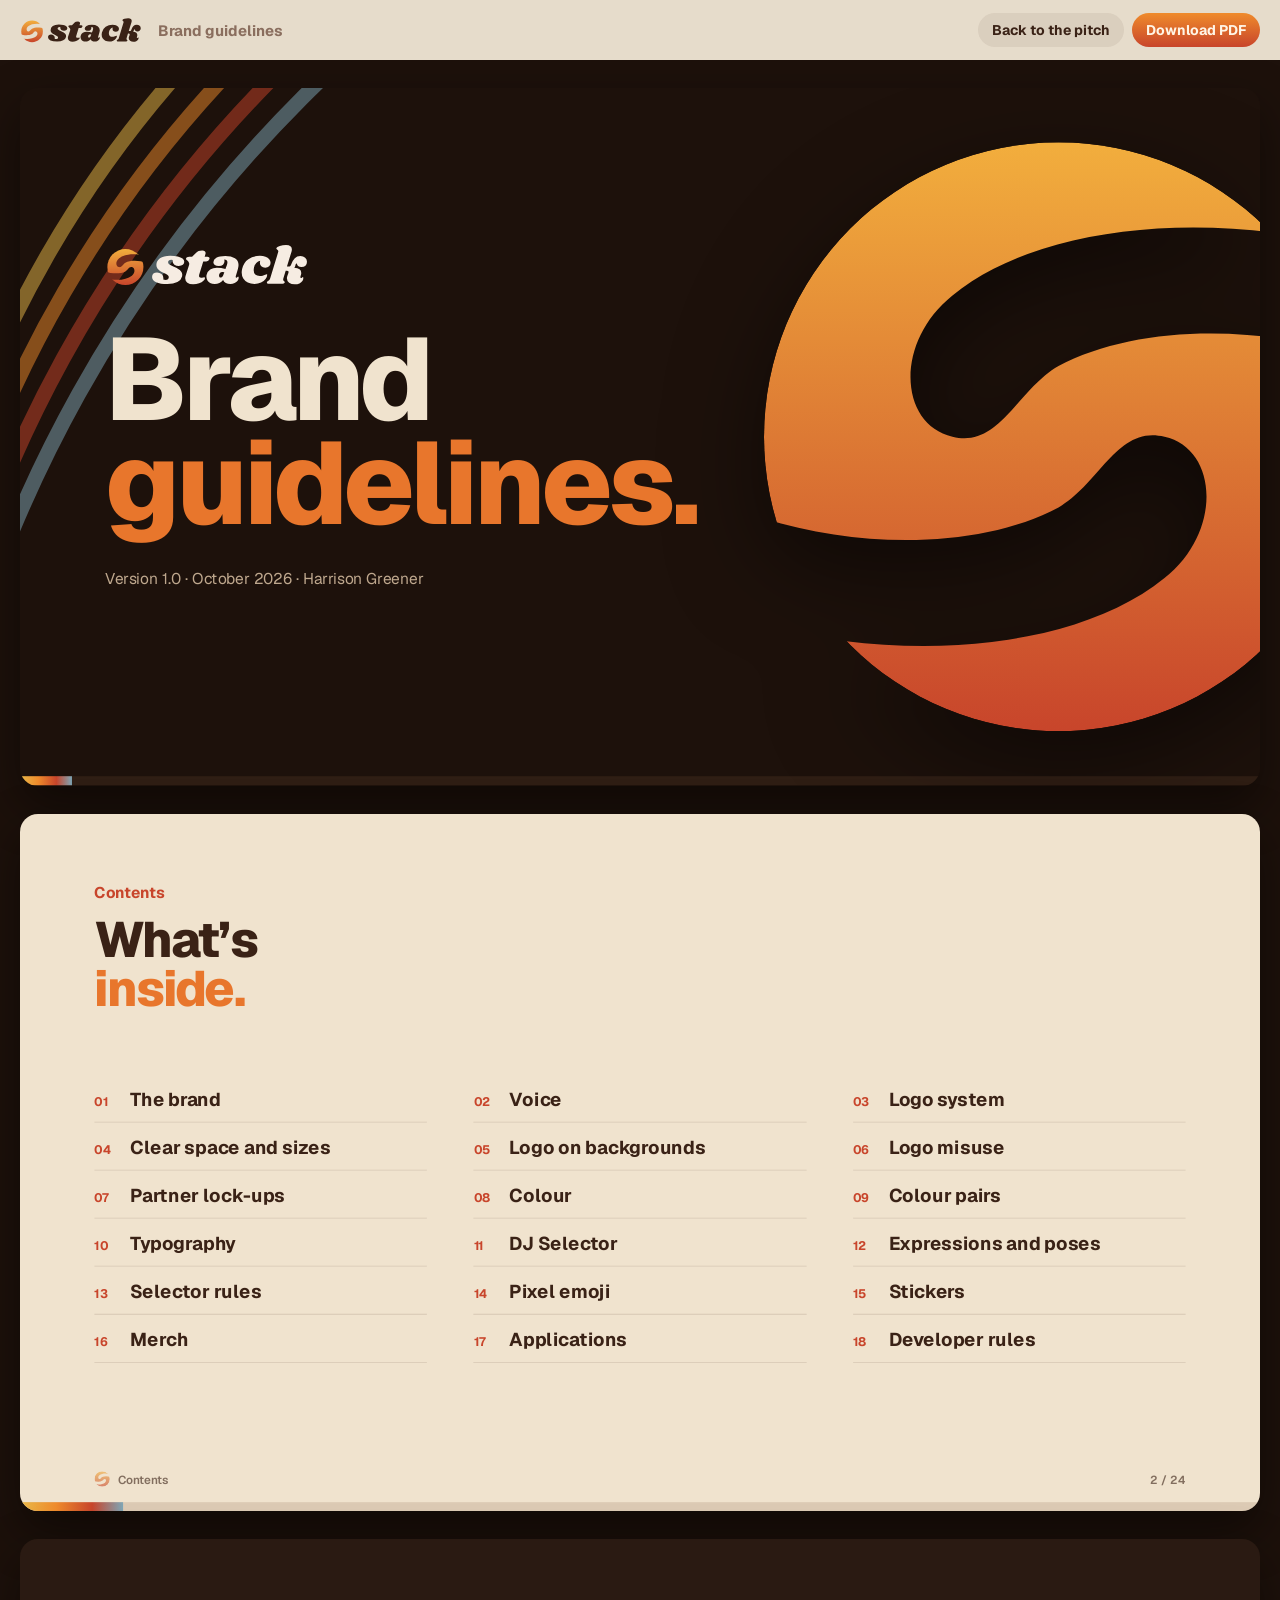
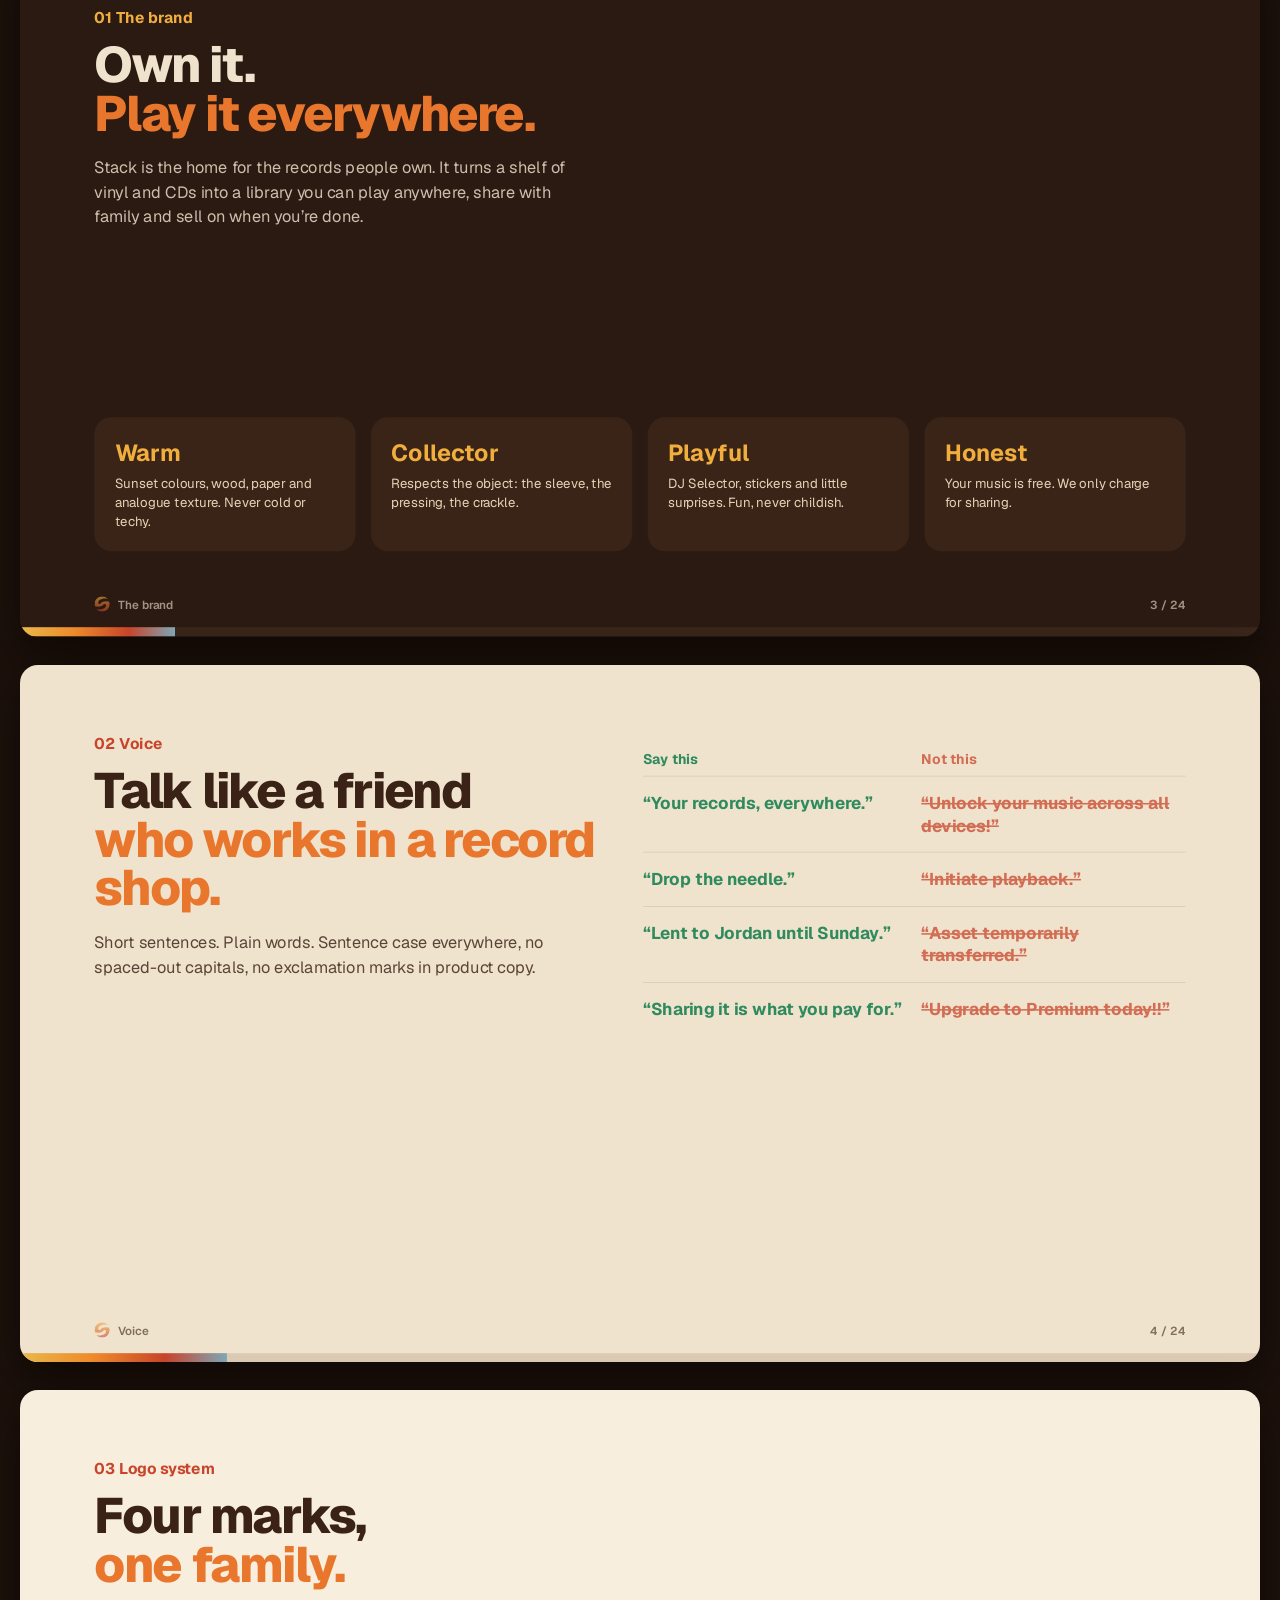
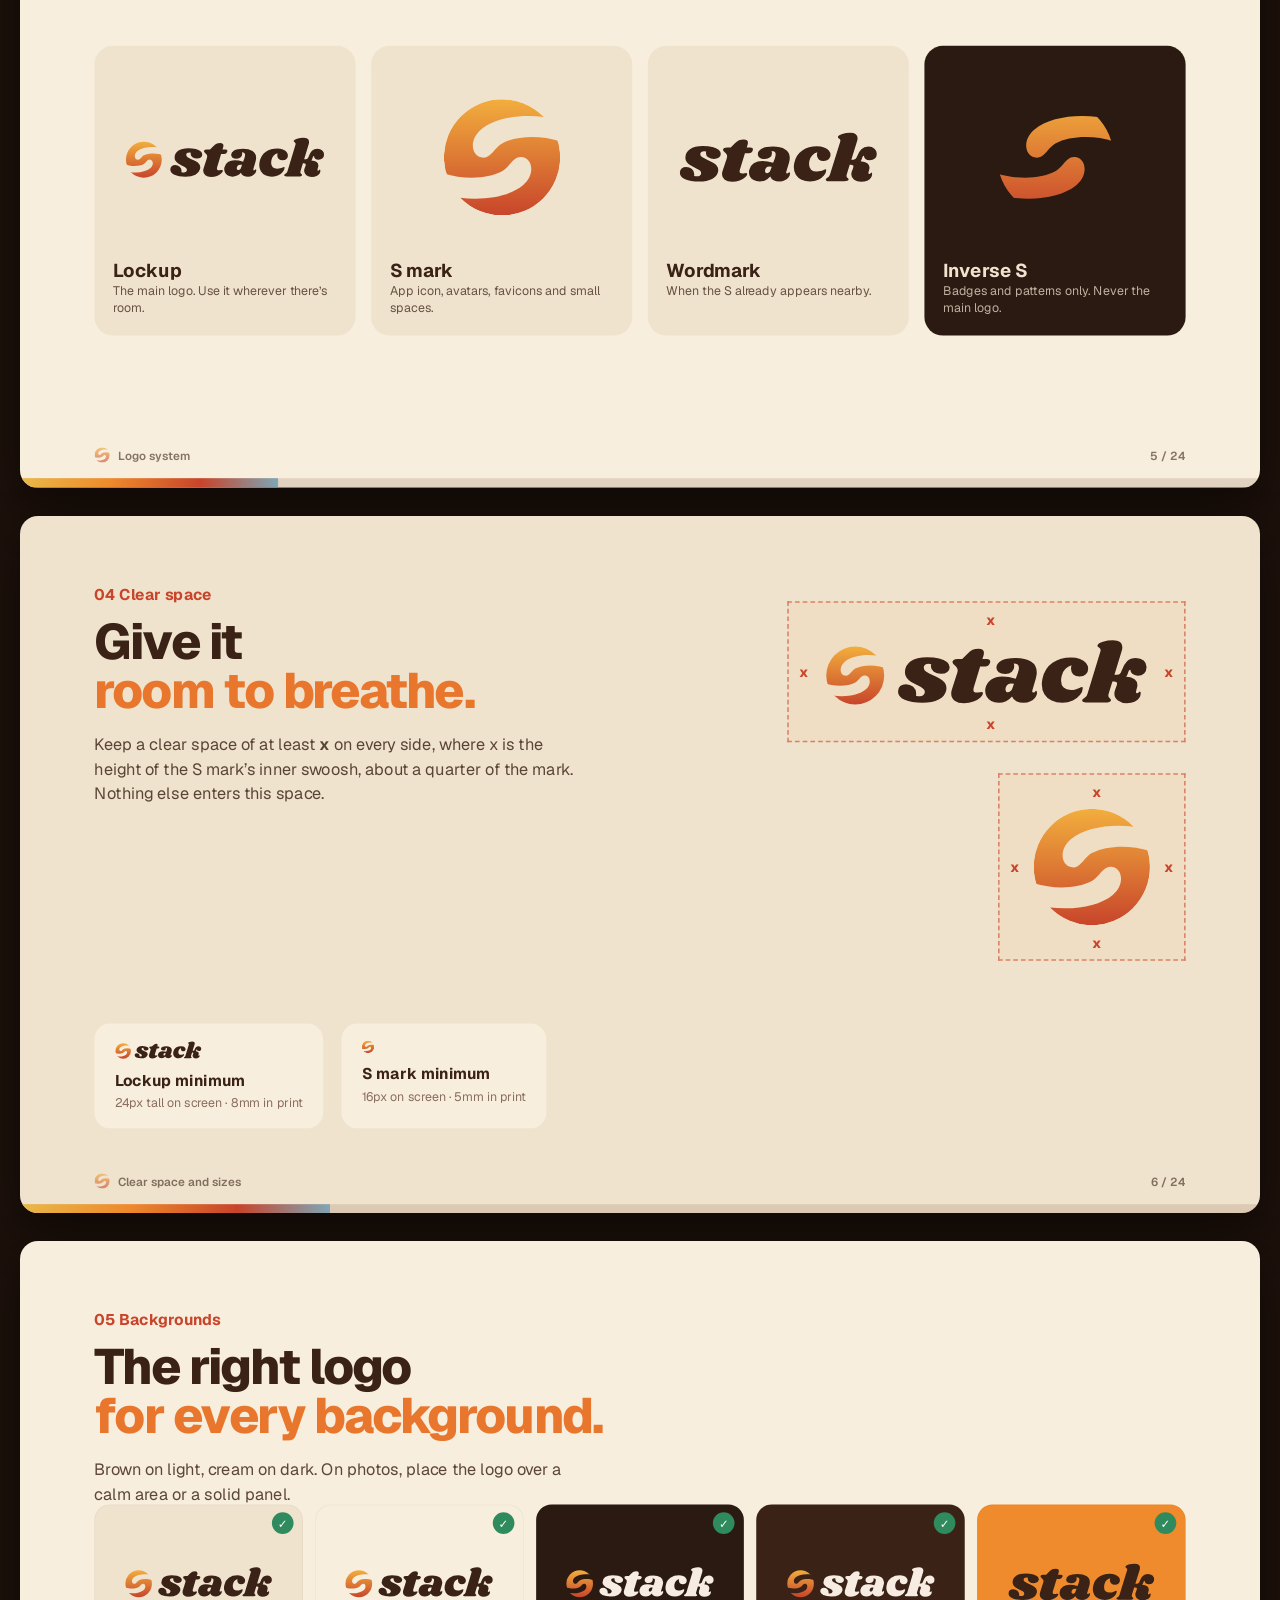
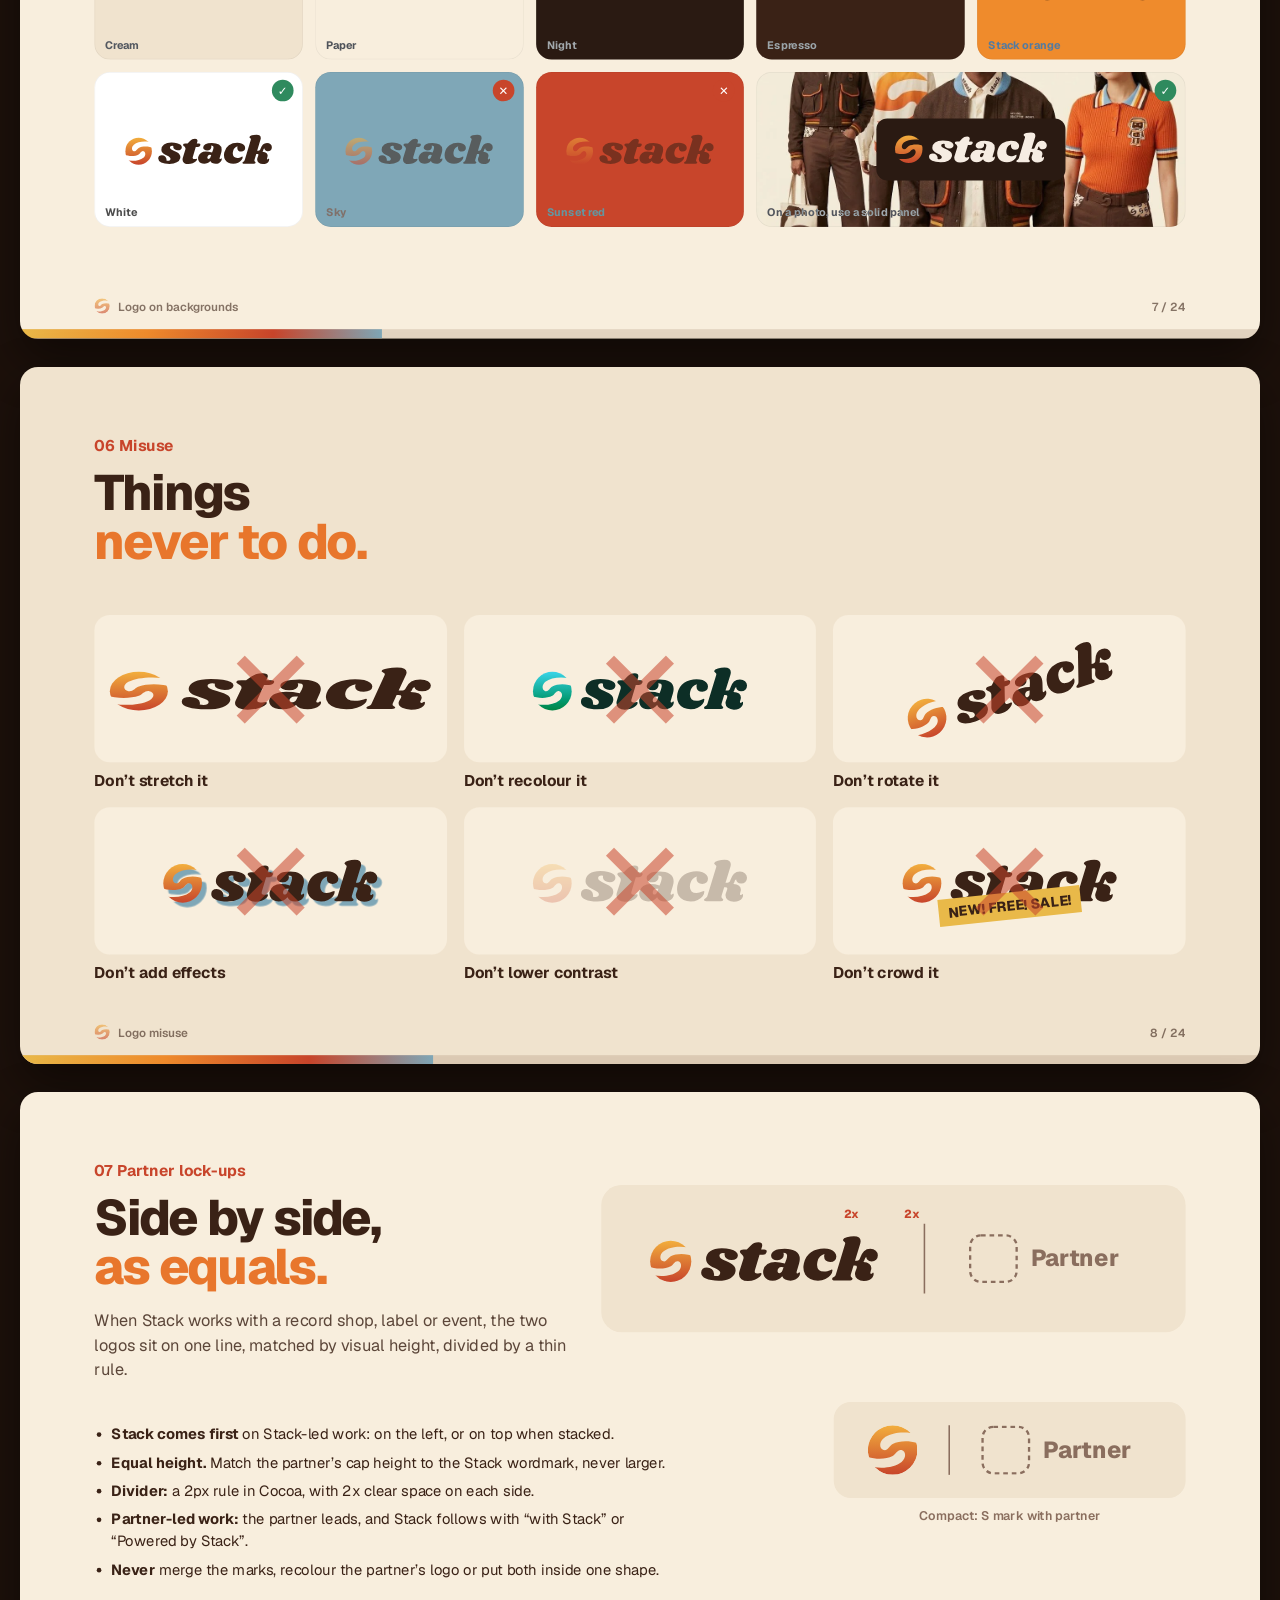
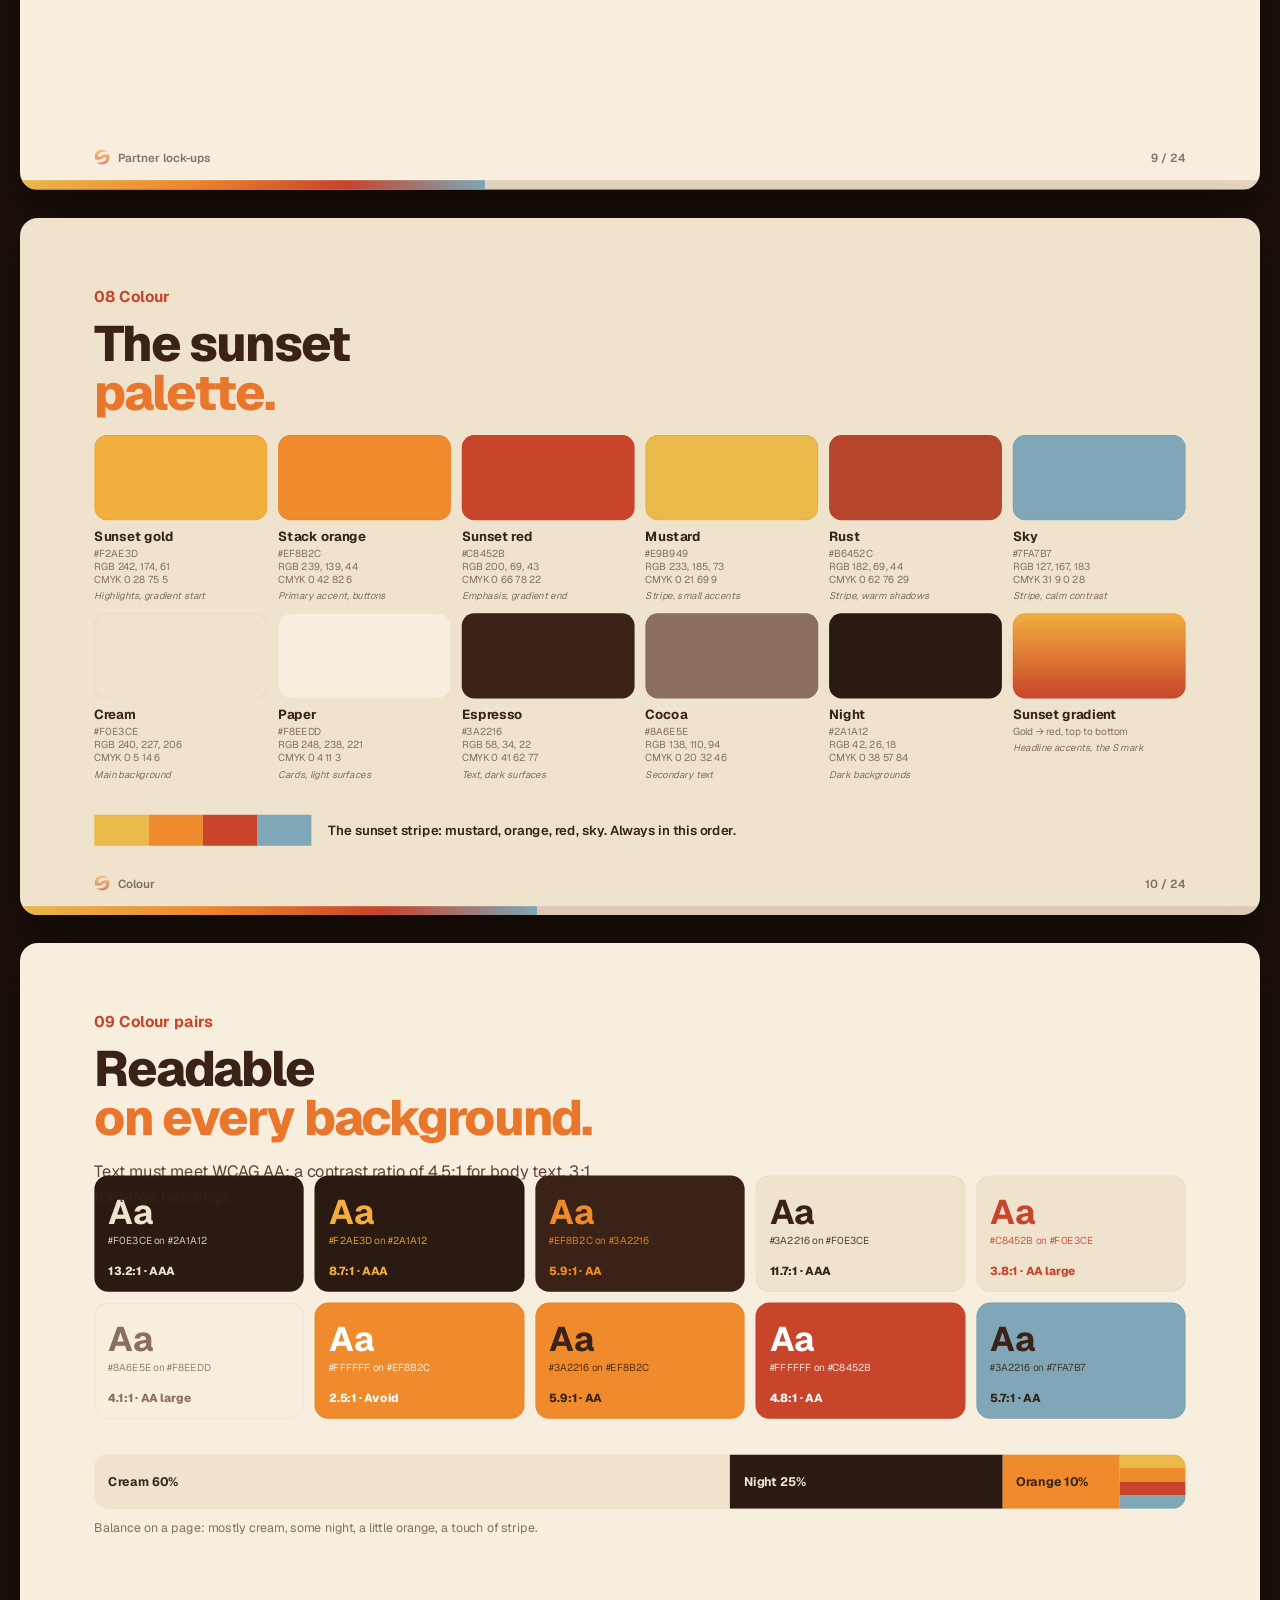
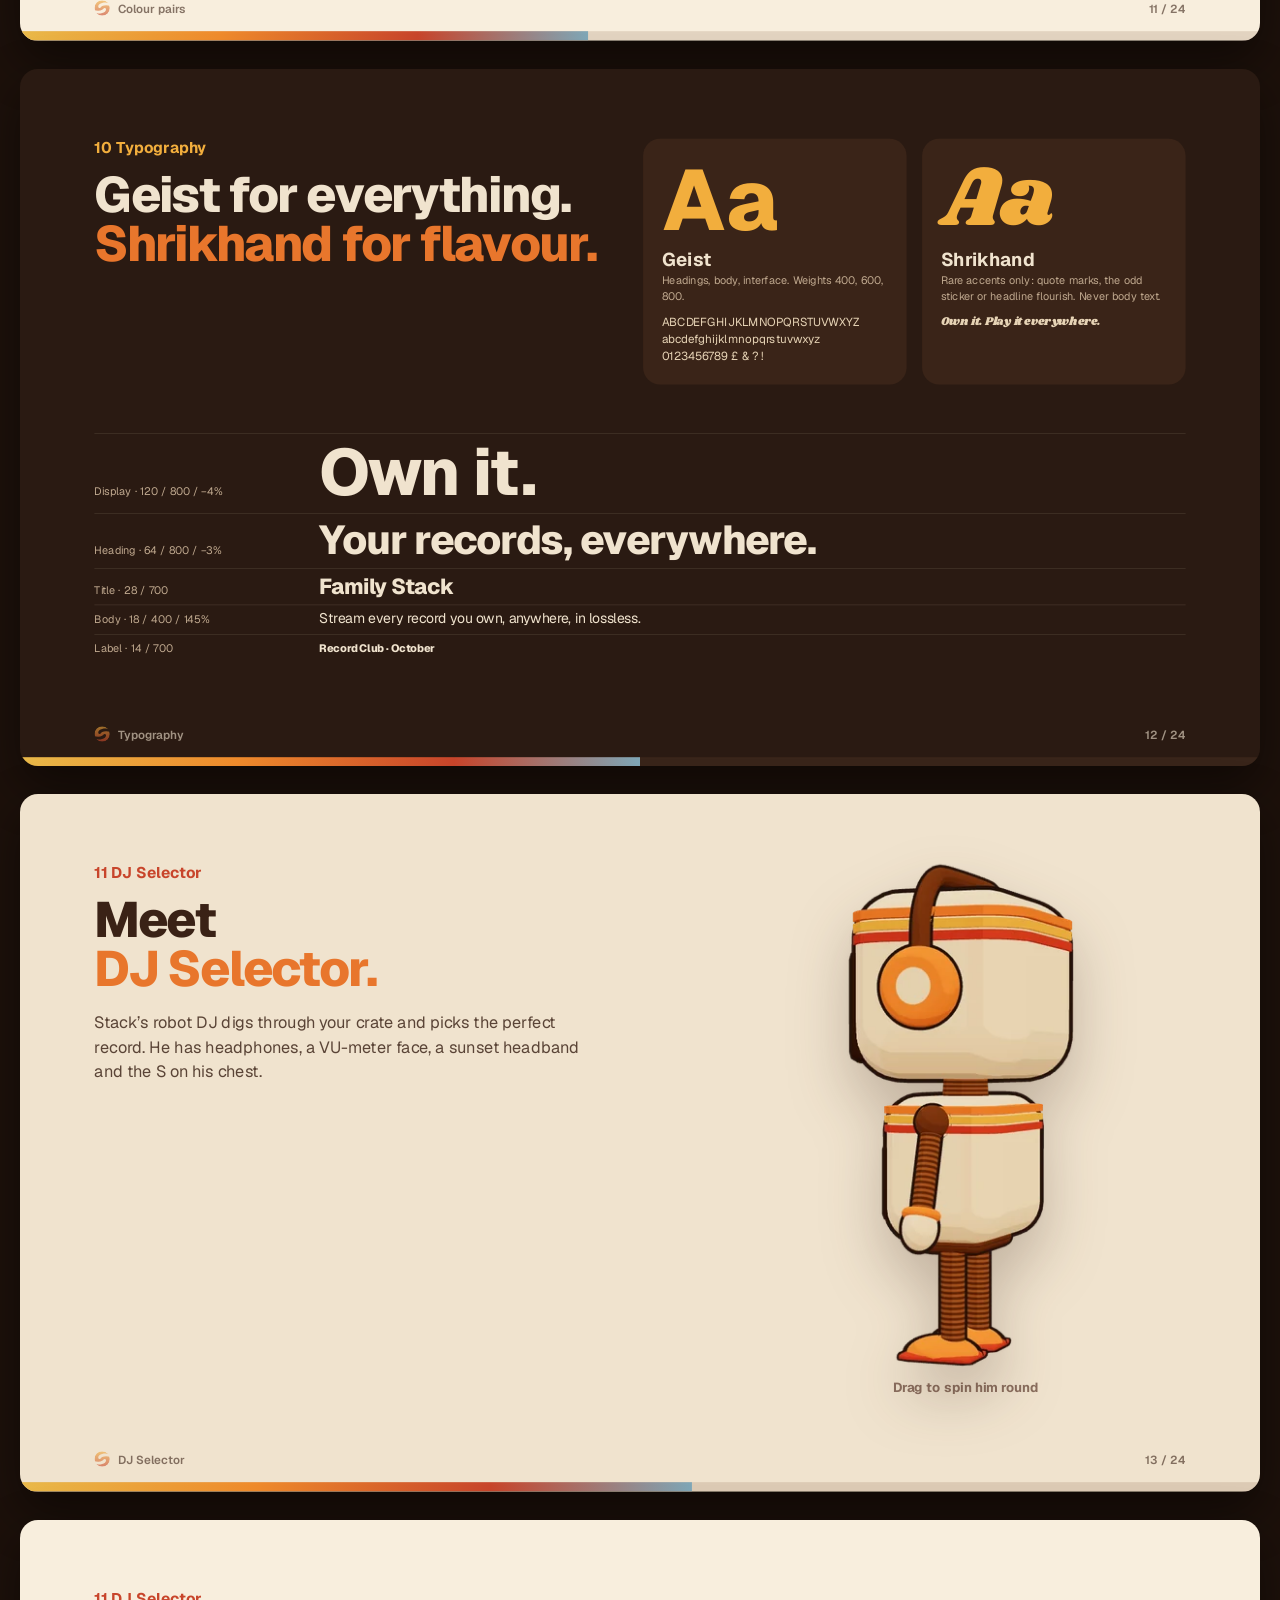
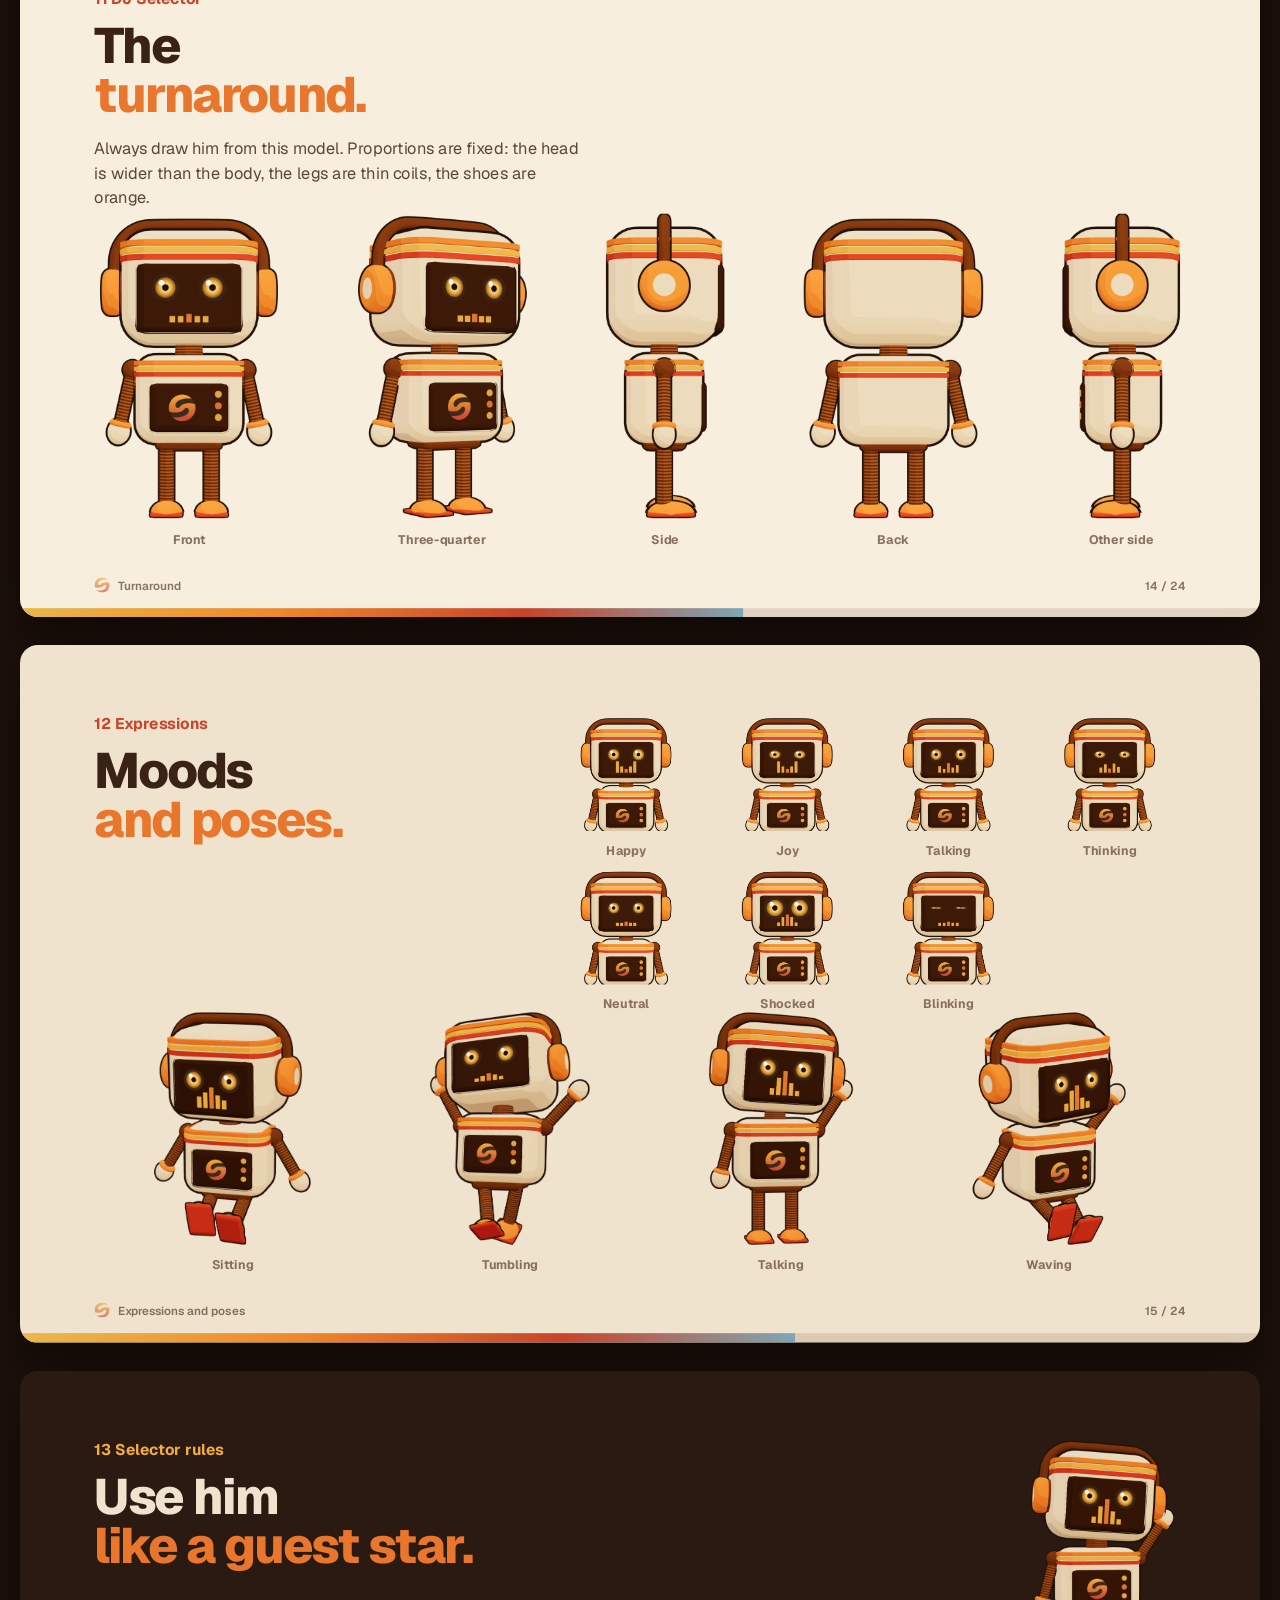
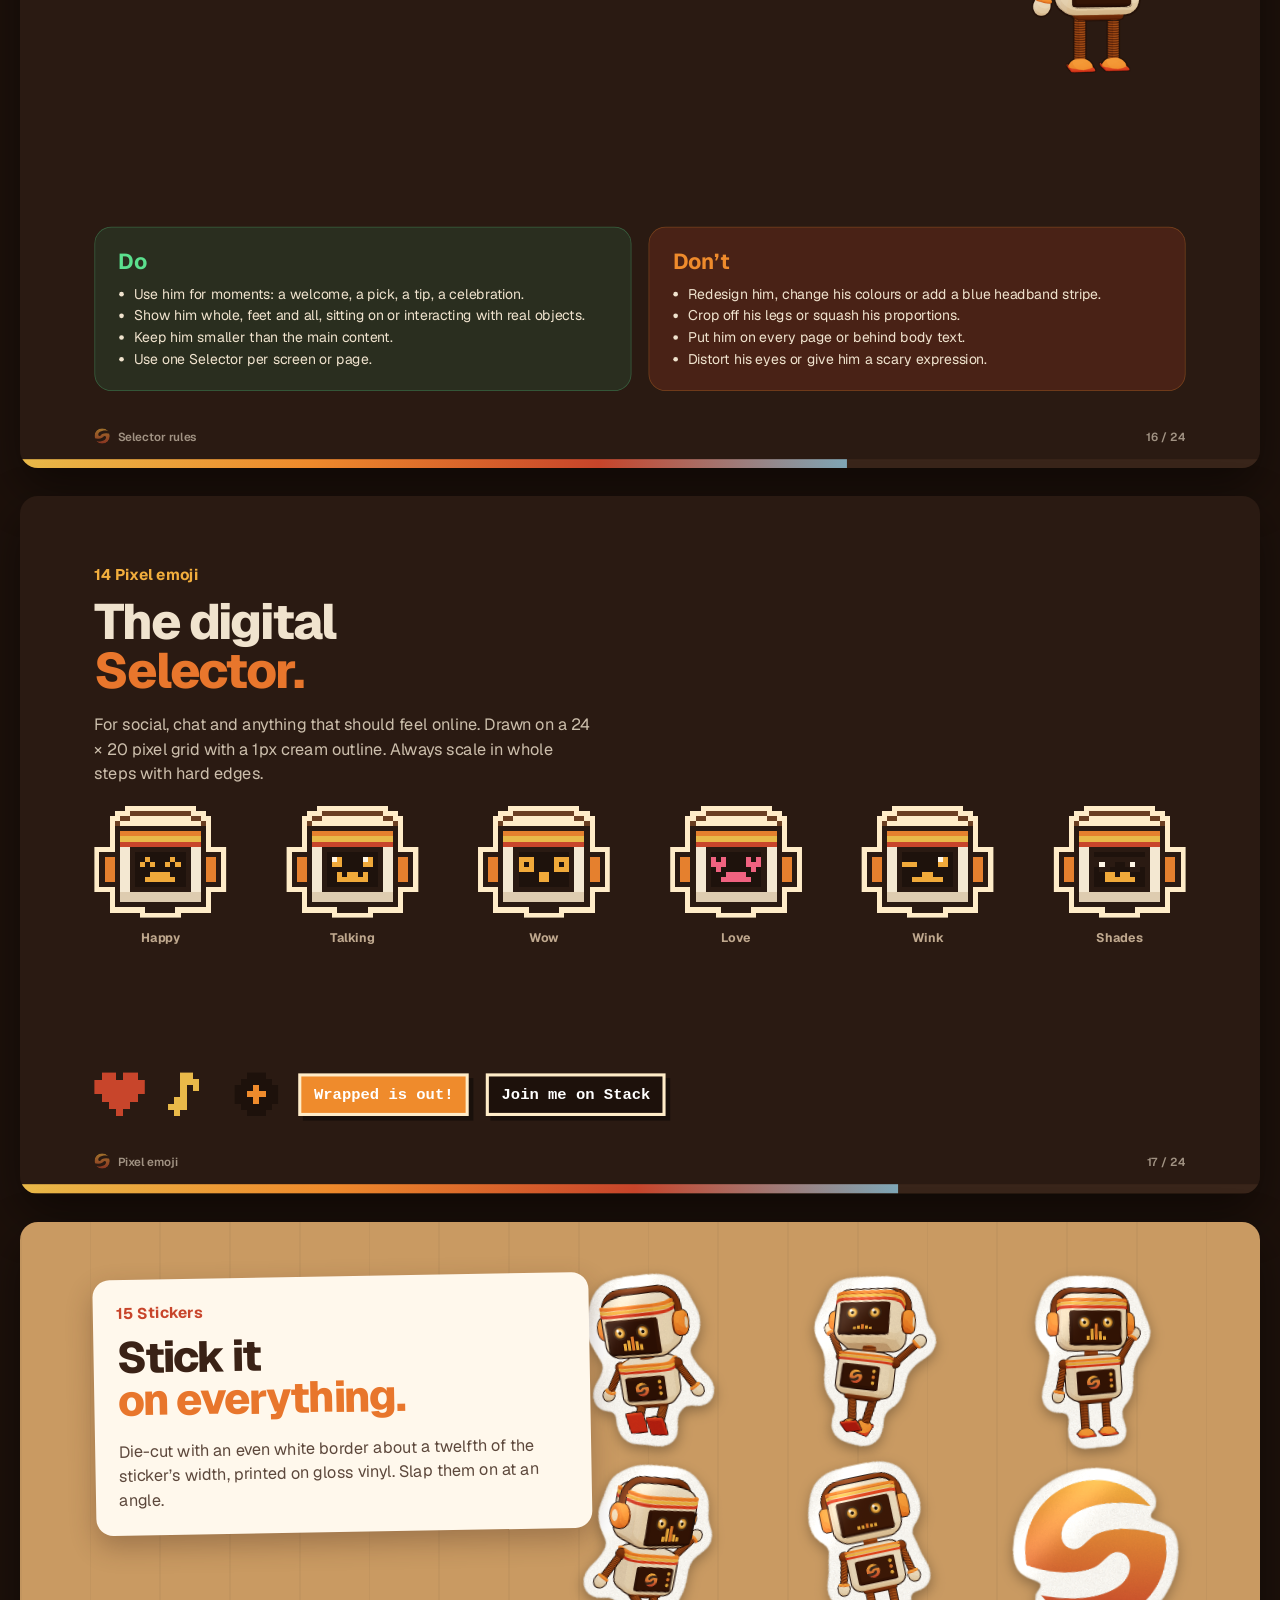
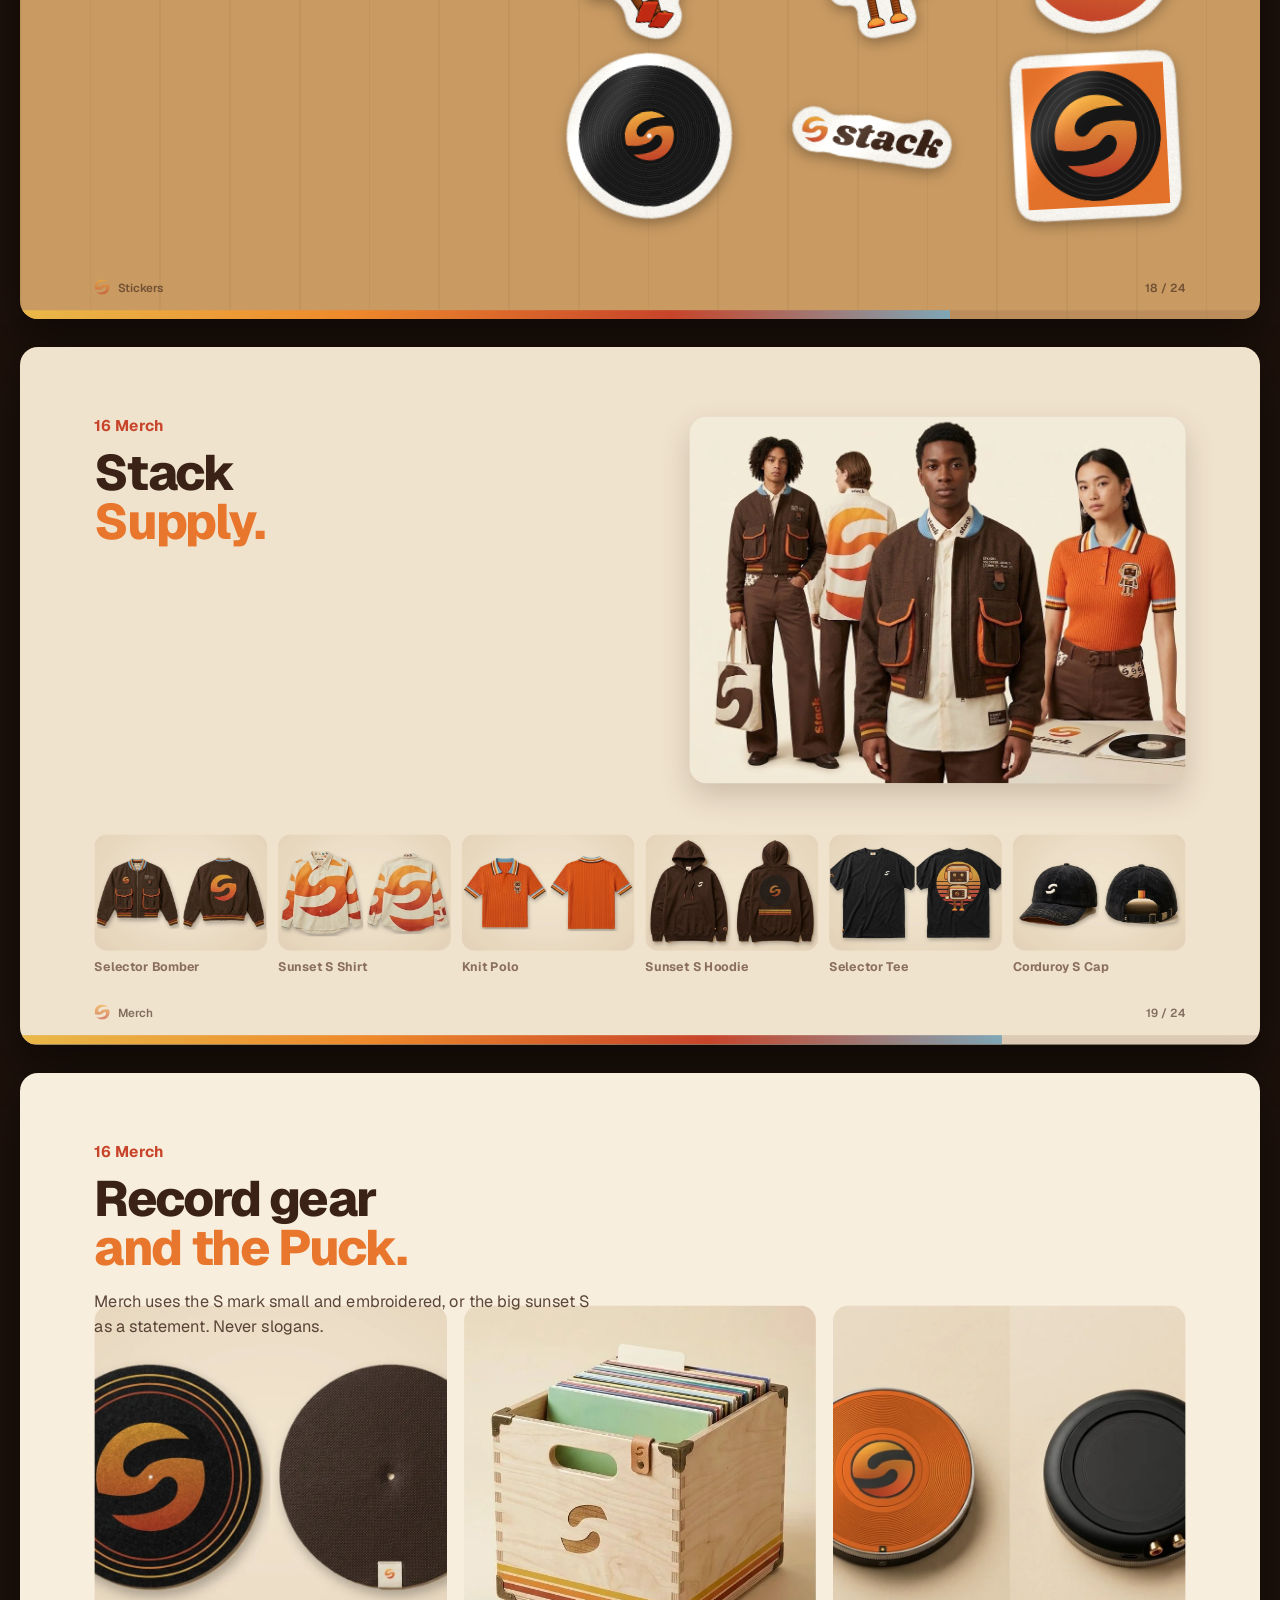
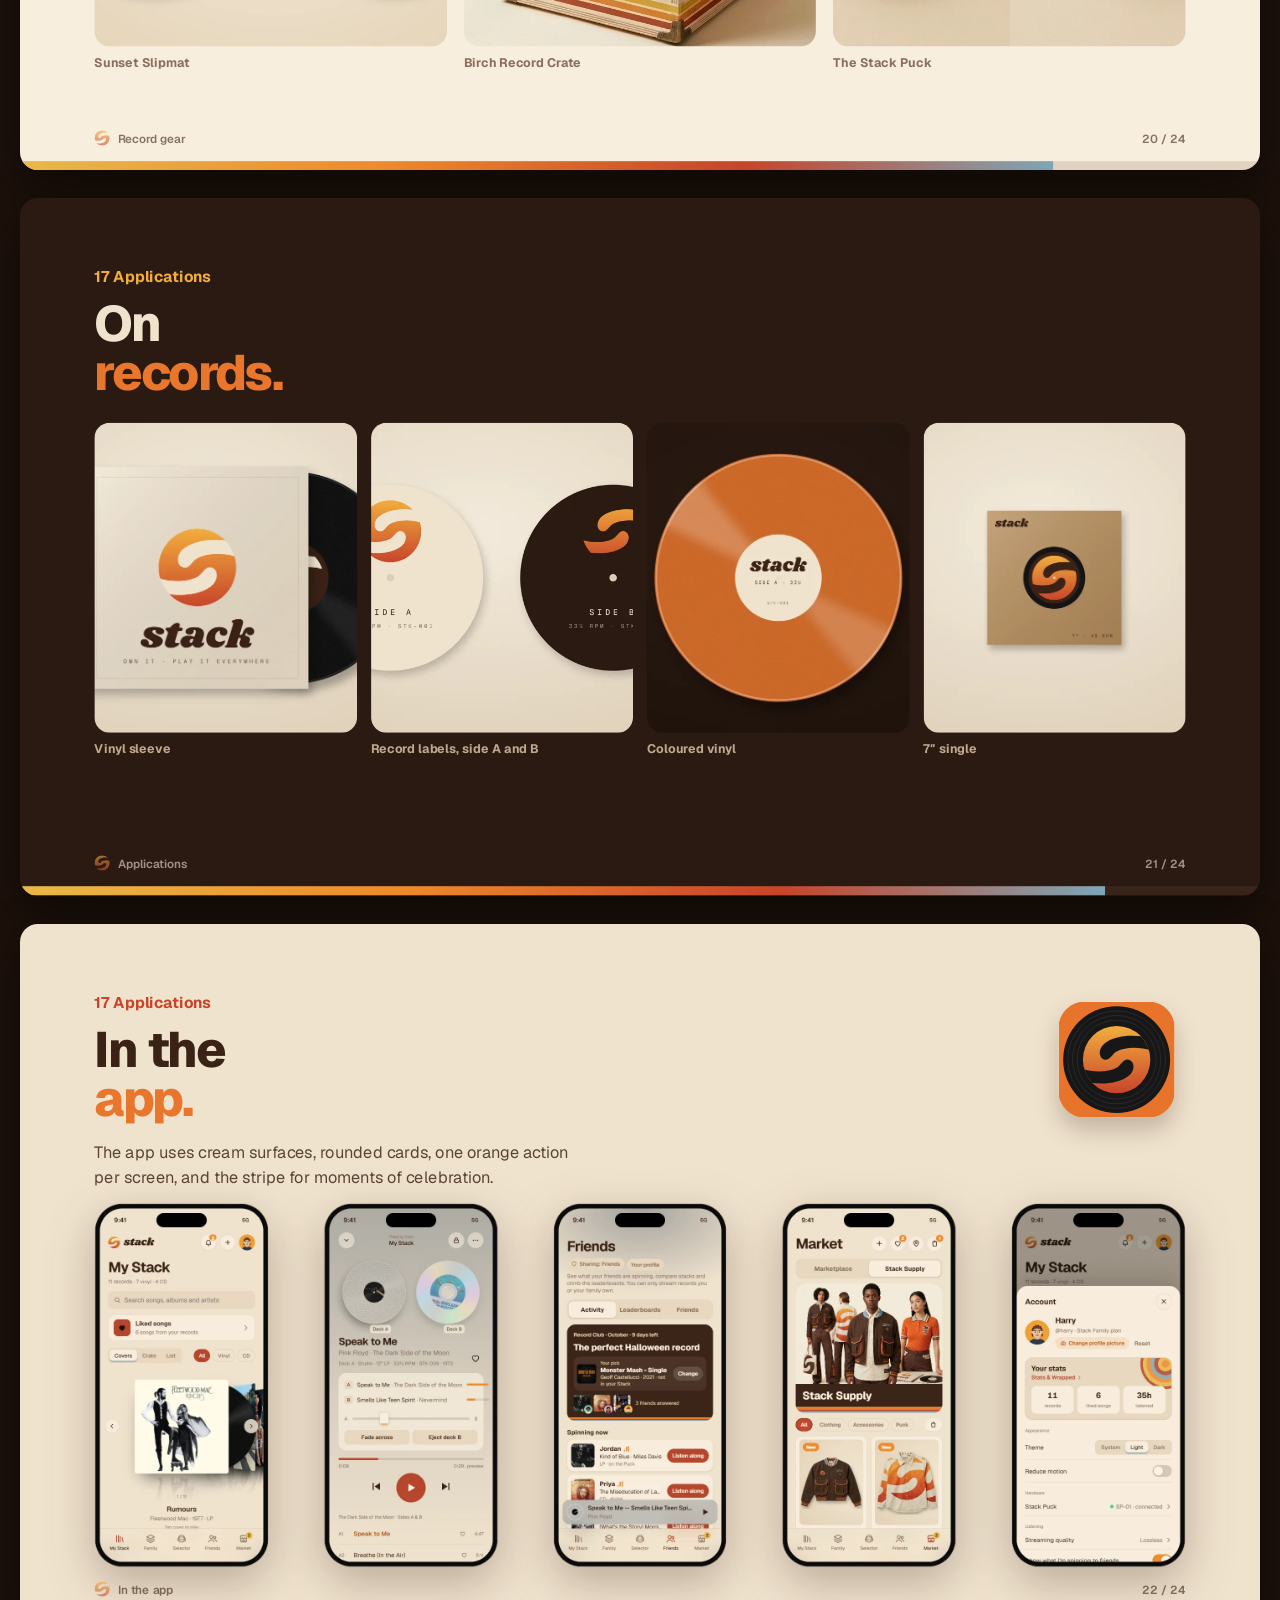
==== brand.html @ aba46f7f "Brand guidelines: web page with 360 DJ Selector, and downloadable PDF" ====
<!doctype html><html lang="en"><head><meta charset="utf-8"><meta name="viewport" content="width=device-width,initial-scale=1"><title>Stack · Brand guidelines</title><link rel="icon" href="assets/brand/stack-monogram-sunset.svg"><style>@font-face{font-family:Geist;src:url(assets/fonts/Geist.ttf);font-weight:100 900}
@font-face{font-family:Shrikhand;src:url(assets/fonts/Shrikhand-Regular.ttf)}
:root{--gold:#F2AE3D;--orange:#EF8B2C;--red:#C8452B;--sky:#7FA7B7;--cream:#F0E3CE;--paper:#F8EEDD;--esp:#3A2216;--cocoa:#8A6E5E;--night:#2A1A12}
*{box-sizing:border-box}
html,body{margin:0;background:#1D110B;font-family:Geist,system-ui,sans-serif;color:var(--esp);-webkit-font-smoothing:antialiased}
.top{position:sticky;top:0;z-index:50;display:flex;align-items:center;gap:16px;height:60px;padding:0 max(20px,calc((100% - 1400px)/2));background:rgba(248,238,221,.92);backdrop-filter:blur(10px);-webkit-backdrop-filter:blur(10px)}
.top img{height:26px;display:block}.top .tt{font-weight:700;color:var(--cocoa);font-size:15px}
.top nav{margin-left:auto;display:flex;gap:8px}.top nav a{text-decoration:none;font-weight:700;font-size:14px;padding:8px 14px;border-radius:999px;color:var(--esp);background:rgba(58,34,22,.07)}
.top nav a.dl{background:linear-gradient(180deg,#EF8B2C,#C8452B);color:#FFF5E6}
@media (max-width:640px){.top .tt{display:none}.top nav a{padding:7px 10px;font-size:13px}}
main{max-width:1400px;margin:0 auto;padding:28px 20px 80px;display:flex;flex-direction:column;gap:28px}
.pw{position:relative;width:100%;overflow:hidden;border-radius:18px;box-shadow:0 20px 50px rgba(0,0,0,.45)}
.pg{position:absolute;left:0;top:0;width:1600px;height:900px;transform-origin:0 0;overflow:hidden;background:var(--cream)}
.print{display:none}
@media print{
 @page{size:1600px 900px;margin:0}
 html,body{background:none}.top{display:none}main{padding:0;gap:0;max-width:none}
 .pw{height:900px!important;border-radius:0;box-shadow:none;break-after:page;page-break-after:always;overflow:visible}
 .pg{transform:none!important}.web{display:none!important}.print{display:flex!important}
 *{-webkit-print-color-adjust:exact;print-color-adjust:exact}
}
.pg.night{background:var(--night);color:var(--cream)}.pg.paper{background:var(--paper)}
.pg.wood{background:#C99A62 repeating-linear-gradient(90deg,rgba(0,0,0,.035) 0 2px,transparent 2px 90px)}
.in{position:absolute;inset:0}
footer{position:absolute;left:96px;right:96px;bottom:32px;display:flex;justify-content:space-between;align-items:center;font-size:15px;font-weight:600;opacity:.6}
footer span{display:flex;align-items:center;gap:10px}footer img{width:20px}
.prog{position:absolute;left:0;right:0;bottom:0;height:12px;background:rgba(127,90,60,.18)}
.prog i{display:block;height:100%;background:linear-gradient(90deg,#E9B949,#EF8B2C 35%,#C8452B 70%,#7FA7B7)}
.hd{position:absolute;left:96px;top:88px;width:720px;z-index:4}
.no{display:block;font-weight:700;font-size:20px;color:var(--red);margin-bottom:18px}.night .no{color:var(--gold)}
h1,h2{margin:0;font-weight:800;letter-spacing:-.035em;line-height:.98}
h2{font-size:64px}h1 em,h2 em{font-style:normal;color:#E8762C}
.hd p{font-size:21px;line-height:1.5;opacity:.82;margin:22px 0 0;max-width:640px}
/* cover */
.cover{background:#1D110B!important}.arcs{position:absolute;inset:0;width:100%;height:100%;opacity:.5}
.cv-s{position:absolute;right:-120px;top:50%;width:760px;margin-top:-380px;filter:drop-shadow(0 40px 60px rgba(0,0,0,.5))}
.cv{position:absolute;left:110px;top:200px}.cv-l{height:56px;margin-bottom:46px}.cv h1{font-size:150px;line-height:.9}.cv p{font-size:20px;color:#BFA88E;margin-top:40px;line-height:1.6}
.end .cv{top:250px}.end .cv h1{font-size:130px}
.glow{position:absolute;inset:0;background:radial-gradient(55% 70% at 80% 50%,rgba(239,139,44,.3),transparent 70%)}
/* toc */
.toc{position:absolute;left:96px;right:96px;top:340px;display:grid;grid-template-columns:repeat(3,1fr);gap:4px 60px}
.toc div{display:flex;gap:18px;align-items:baseline;padding:13px 0;border-bottom:1px solid rgba(58,34,22,.14);font-size:24px;font-weight:700}.toc span{color:var(--red);font-size:16px;min-width:28px}
/* brand */
.traits{position:absolute;left:96px;right:96px;bottom:110px;display:grid;grid-template-columns:repeat(4,1fr);gap:20px}
.traits div{background:#3a2418;border-radius:22px;padding:26px}.traits b{display:block;font-size:30px;color:var(--gold);margin-bottom:8px}.traits span{font-size:17px;line-height:1.45;color:#E6D3B5}
/* voice */
.voice{position:absolute;right:96px;top:110px;width:700px}.vh,.vr{display:grid;grid-template-columns:1fr 1fr;gap:18px}.vh{margin-bottom:10px;font-size:18px}
.vr{padding:20px 0;border-top:1px solid rgba(58,34,22,.14);font-size:22px;font-weight:700;line-height:1.3}.ok{color:#2F8A5E}.no2{color:var(--red);text-decoration:line-through;text-decoration-thickness:2px;opacity:.75}.vh .no2{text-decoration:none}
/* logo system */
.lgs{position:absolute;left:96px;right:96px;top:330px;display:grid;grid-template-columns:repeat(4,1fr);gap:20px}
.lg{border-radius:24px;padding:24px;background:var(--cream)}.lg.night{background:var(--night);color:var(--cream)}
.lgi{height:240px;display:grid;place-items:center}.lgi img{height:150px;max-width:100%}.lgi.wide img{height:auto;width:90%}
.lg b{display:block;font-size:24px;margin-top:10px}.lg span{font-size:16px;opacity:.75;line-height:1.4}
/* clear space */
.cs{position:absolute;right:96px;top:110px;display:flex;flex-direction:column;gap:40px;align-items:flex-end}
.csbox{position:relative;padding:44px;border:2px dashed rgba(200,69,43,.6);background:rgba(239,139,44,.06)}.csbox img{display:block;height:90px}
.csbox.sq img{height:150px}
.x{position:absolute;font-style:normal;font-weight:800;color:var(--red);font-size:18px}.x.t{top:10px;left:50%}.x.b{bottom:10px;left:50%}.x.l{left:14px;top:50%;transform:translateY(-50%)}.x.r{right:14px;top:50%;transform:translateY(-50%)}
.mins{position:absolute;left:96px;bottom:110px;display:flex;gap:24px}.mins div{display:flex;flex-direction:column;gap:6px;background:var(--paper);padding:22px 26px;border-radius:20px}.mins img{align-self:flex-start;margin-bottom:8px}.mins b{font-size:20px}.mins span{font-size:16px;color:var(--cocoa)}
/* backgrounds */
.bgs{position:absolute;left:96px;right:96px;top:340px;display:grid;grid-template-columns:repeat(5,1fr);gap:16px}
.bgc{position:relative;height:200px;border-radius:20px;display:grid;place-items:center;box-shadow:inset 0 0 0 1px rgba(0,0,0,.06);background-size:cover;background-position:center}
.bgc img{width:72%}.bgc span{position:absolute;left:14px;bottom:10px;font-size:14px;font-weight:700;opacity:.7;mix-blend-mode:difference;color:#fff}
.bgc em{position:absolute;right:12px;top:10px;font-style:normal;font-weight:800;width:28px;height:28px;border-radius:50%;display:grid;place-items:center;background:#2F8A5E;color:#fff;font-size:15px}
.bgc.bad em{background:var(--red)}.bgc.bad img{opacity:.55}
.bgc.photo{grid-column:span 2}.pnl{background:var(--night);padding:16px 22px;border-radius:14px}.pnl img{width:200px}
/* misuse */
.mis{position:absolute;left:96px;right:96px;top:320px;display:grid;grid-template-columns:repeat(3,1fr);gap:22px}
.mi{position:relative;height:190px;border-radius:20px;background:var(--paper);display:grid;place-items:center;overflow:hidden}.mi img{width:62%}
.mi i{position:absolute;inset:0;display:grid;place-items:center;font-style:normal;font-size:150px;color:rgba(200,69,43,.55);font-weight:300}
.mis b{display:block;margin-top:10px;font-size:20px}
.mi.crowd .cw{position:absolute;left:50%;top:58%;transform:translateX(-50%) rotate(-6deg);background:#E9B949;padding:6px 12px;font-weight:800;font-size:18px}
/* partner */
.pl1{position:absolute;right:96px;top:120px;display:flex;align-items:center;gap:56px;padding:50px 60px;background:var(--cream);border-radius:26px}
.pl1 img{height:64px}.ptn{height:64px;width:220px}.dv{width:2px;height:90px;background:var(--cocoa)}.dv.h{height:64px}
.dim{position:absolute;top:28px;font-weight:800;color:var(--red);font-size:15px}.dim.a{left:calc(50% - 64px)}.dim.b{left:calc(50% + 14px)}
.rules{position:absolute;left:96px;width:760px;top:420px;margin:0;padding-left:22px;font-size:19px;line-height:1.5}.rules li{margin:8px 0}
.pl2{position:absolute;right:96px;top:400px;display:flex;flex-direction:column;gap:12px;align-items:center}.pl2 div{display:flex;align-items:center;gap:40px;background:var(--cream);padding:30px 44px;border-radius:22px}.pl2 span{font-size:16px;color:var(--cocoa);font-weight:600}
/* colour */
.pal{position:absolute;left:96px;right:96px;top:280px;display:grid;grid-template-columns:repeat(6,1fr);gap:14px}
.sw{display:flex;flex-direction:column;font-size:13px;color:var(--cocoa)}.sw i{height:110px;border-radius:16px;margin-bottom:10px;box-shadow:inset 0 0 0 1px rgba(0,0,0,.06)}
.sw b{font-size:17px;color:var(--esp);margin-bottom:2px}.sw small{margin-top:4px;font-size:12.5px;font-style:italic}
.stripe{position:absolute;left:96px;right:96px;bottom:90px;display:flex;align-items:center;gap:0}.stripe i{width:70px;height:40px}.stripe span{margin-left:22px;font-size:17px;font-weight:600}
/* pairs */
.prs{position:absolute;left:96px;right:96px;top:300px;display:grid;grid-template-columns:repeat(5,1fr);gap:14px}
.pr{border-radius:18px;padding:18px;height:150px;display:flex;flex-direction:column;box-shadow:inset 0 0 0 1px rgba(0,0,0,.06)}.pr b{font-size:44px}.pr span{font-size:13px;opacity:.85}.pr em{margin-top:auto;font-style:normal;font-weight:800;font-size:15px}
.ratio{position:absolute;left:96px;right:96px;top:660px;height:70px;display:flex;border-radius:16px;overflow:hidden;box-shadow:inset 0 0 0 1px rgba(0,0,0,.08)}.ratio span{display:flex;align-items:center;padding-left:18px;font-weight:700;font-size:16px}
.cap{position:absolute;left:96px;top:744px;font-size:16px;color:var(--cocoa);margin:0}
/* type */
.ty{position:absolute;right:96px;top:90px;width:700px;display:grid;grid-template-columns:1fr 1fr;gap:20px}
.ty>div{background:#3a2418;border-radius:22px;padding:24px}.ty .big{font-size:110px;font-weight:800;line-height:1;color:var(--gold)}.ty .sh{font-family:Shrikhand,serif;font-weight:400}
.ty b{display:block;font-size:24px;margin-top:6px}.ty span{font-size:14px;color:#BFA88E}.ty p{font-size:15px;line-height:1.5;margin:12px 0 0;color:#E6D3B5}
.scale{position:absolute;left:96px;right:96px;top:470px;display:flex;flex-direction:column;gap:10px}.scale div{display:flex;align-items:baseline;gap:30px;border-top:1px solid rgba(240,227,206,.12);padding-top:8px}.scale span{width:260px;flex:none;font-size:14px;color:#BFA88E}.scale b{font-weight:800;letter-spacing:-.02em;line-height:1}
/* selector */
.spin{position:absolute;right:120px;top:90px;width:520px;height:700px;display:flex;flex-direction:column;align-items:center;gap:14px}
.sp{width:302px;height:520px;background-size:3600% 100%;background-repeat:no-repeat;cursor:grab;filter:drop-shadow(0 30px 30px rgba(58,34,22,.25));transform:scale(1.25);transform-origin:top center;touch-action:none}
.sph{margin-top:130px;font-weight:700;color:var(--cocoa);font-size:17px}
.turn{position:absolute;left:96px;right:96px;bottom:90px;height:470px;display:flex;justify-content:space-between;align-items:flex-end}
.print.turn{left:auto;right:60px;width:820px;top:110px;height:auto;bottom:auto}
.turn figure{margin:0;display:flex;flex-direction:column;align-items:center}.turn img{height:400px;width:auto}.print.turn img{height:360px}
figcaption{margin-top:10px;font-weight:700;font-size:16px;color:var(--cocoa)}
.exs{position:absolute;right:96px;top:90px;width:820px;display:grid;grid-template-columns:repeat(4,1fr);gap:12px}.exs img{width:100%;height:150px;object-fit:contain}.exs figure,.poses figure{margin:0;text-align:center}
.poses{position:absolute;left:96px;right:96px;bottom:90px;display:flex;justify-content:space-around;align-items:flex-end}.poses img{height:300px}
.rule-sel{position:absolute;right:110px;top:90px;height:300px}
.dos{position:absolute;left:96px;right:96px;bottom:100px;display:grid;grid-template-columns:1fr 1fr;gap:22px}.dos>div{border-radius:22px;padding:26px 30px}
.do{background:rgba(47,138,94,.18);border:1px solid rgba(91,224,142,.3)}.dont{background:rgba(200,69,43,.2);border:1px solid rgba(239,139,44,.3)}
.dos b{font-size:28px}.do b{color:#5BE08E}.dont b{color:var(--orange)}.dos ul{margin:10px 0 0;padding-left:20px;font-size:18px;line-height:1.55}
/* emoji */
.emj{position:absolute;left:96px;right:96px;top:400px;display:flex;justify-content:space-between}.emj figure{margin:0;text-align:center}.emj img{width:170px;image-rendering:pixelated}.emj figcaption{color:#BFA88E}
.icn{position:absolute;left:96px;right:96px;bottom:100px;display:flex;align-items:center;gap:30px}.icn img{height:56px;image-rendering:pixelated}
.pxb{font-family:"Courier New",monospace;font-weight:700;font-size:20px;padding:12px 16px;background:#EF8B2C;color:#fff;box-shadow:0 0 0 4px #FFECC8,6px 6px 0 4px rgba(0,0,0,.4)}.pxb.d{background:#1d110b}
/* stickers */
.wood .hd{background:#FFF8EC;padding:30px;border-radius:22px;transform:rotate(-1deg);box-shadow:0 14px 34px rgba(58,34,22,.3);top:70px;width:640px}.wood .hd h2{font-size:56px}
.stks{position:absolute;right:70px;top:60px;width:860px;display:grid;grid-template-columns:repeat(3,1fr);gap:4px;place-items:center}.stks img{width:230px;max-height:240px;object-fit:contain;filter:drop-shadow(0 6px 8px rgba(0,0,0,.3))}
.wood footer{color:#3A2216}
/* merch */
.lb{position:absolute;right:96px;top:90px;width:640px;border-radius:22px;overflow:hidden;box-shadow:0 16px 40px rgba(58,34,22,.2)}.lb img{width:100%;display:block}
.mer{position:absolute;left:96px;right:96px;bottom:90px;display:grid;grid-template-columns:repeat(6,1fr);gap:14px}.mer figure,.mer3 figure{margin:0}.mer img{width:100%;border-radius:16px;display:block}
.mer3{position:absolute;left:96px;right:96px;bottom:100px;display:grid;grid-template-columns:repeat(3,1fr);gap:22px}.mer3 img{width:100%;border-radius:20px;display:block}
/* applications */
.aps{position:absolute;left:96px;right:96px;top:290px;display:grid;grid-template-columns:repeat(4,1fr);gap:18px}.aps figure{margin:0}.aps img{width:100%;height:400px;object-fit:cover;border-radius:20px;display:block}.night figcaption{color:#BFA88E}
.phs{position:absolute;left:96px;right:96px;bottom:70px;display:flex;justify-content:space-between;align-items:flex-end}.phs img{height:470px;filter:drop-shadow(0 20px 30px rgba(58,34,22,.3))}
.appicon{position:absolute;right:110px;top:100px;width:150px;border-radius:34px;box-shadow:0 16px 30px rgba(58,34,22,.25)}
/* dev */
.dev{position:absolute;left:96px;right:96px;top:300px;display:grid;grid-template-columns:.9fr 1.1fr;gap:28px}
.code{background:#140b07;border-radius:22px;padding:24px 28px}.code b{color:var(--gold);font-size:18px}.code pre{margin:12px 0 0;font-size:16px;line-height:1.55;color:#E6D3B5;font-family:"SF Mono",Menlo,monospace}
.rl{display:grid;grid-template-columns:1fr 1fr;gap:14px}.rl div{background:#3a2418;border-radius:18px;padding:18px 20px}.rl b{display:block;font-size:19px;color:var(--gold);margin-bottom:4px}.rl span{font-size:15px;line-height:1.45;color:#E6D3B5}
.print.turn{width:760px!important;right:96px!important;top:120px!important;justify-content:space-around}.print.turn img{height:560px!important}
.mer3{top:300px}.mer3 figure{display:flex;flex-direction:column}.mer3 img{height:440px;object-fit:cover}
.end .cv-s{right:-330px;width:820px;margin-top:-410px}.end .cv h1{font-size:120px}
.print.turn img{height:400px!important}.print.turn{top:200px!important;width:800px!important}
.end .cv-s{right:-470px!important}.end .cv h1{font-size:110px!important}
@media screen{.print{display:none!important}}
</style></head><body>
<header class="top"><a href="index.html"><img src="assets/brand/stack-lockup-brown.svg" alt="Stack"></a><span class="tt">Brand guidelines</span><nav><a href="index.html">Back to the pitch</a><a class="dl" href="assets/stack-brand-guidelines.pdf" download>Download PDF</a></nav></header>
<main><div class="pw"><section class="pg night cover"><div class="in"><svg class="arcs" viewBox="0 0 1000 1000" preserveAspectRatio="xMidYMid slice"><g fill="none" stroke-width="12"><path d="M-60 1060 A 900 900 0 0 1 1060 -60" stroke="#E9B949"/><path d="M-60 1120 A 960 960 0 0 1 1120 -60" stroke="#EF8B2C"/><path d="M-60 1180 A 1020 1020 0 0 1 1180 -60" stroke="#C8452B"/><path d="M-60 1240 A 1080 1080 0 0 1 1240 -60" stroke="#7FA7B7"/></g></svg>
<img class="cv-s" src="assets/brand/stack-monogram-sunset.svg"><div class="cv"><img src="assets/brand/stack-lockup-cream.svg" class="cv-l"><h1>Brand<br><em>guidelines.</em></h1><p>Version 1.0 · October 2026 · Harrison Greener</p></div></div><div class="prog"><i style="width:4.17%"></i></div></section></div><div class="pw"><section class="pg cream"><div class="in"><div class="hd"><span class="no">Contents</span><h2>What’s<br><em>inside.</em></h2></div><div class="toc"><div><span>01</span>The brand</div><div><span>02</span>Voice</div><div><span>03</span>Logo system</div><div><span>04</span>Clear space and sizes</div><div><span>05</span>Logo on backgrounds</div><div><span>06</span>Logo misuse</div><div><span>07</span>Partner lock-ups</div><div><span>08</span>Colour</div><div><span>09</span>Colour pairs</div><div><span>10</span>Typography</div><div><span>11</span>DJ Selector</div><div><span>12</span>Expressions and poses</div><div><span>13</span>Selector rules</div><div><span>14</span>Pixel emoji</div><div><span>15</span>Stickers</div><div><span>16</span>Merch</div><div><span>17</span>Applications</div><div><span>18</span>Developer rules</div></div></div><footer><span><img src="assets/brand/stack-monogram-sunset.svg">Contents</span><span>2 / 24</span></footer><div class="prog"><i style="width:8.33%"></i></div></section></div><div class="pw"><section class="pg night"><div class="in"><div class="hd"><span class="no">01 The brand</span><h2>Own it.<br><em>Play it everywhere.</em></h2><p>Stack is the home for the records people own. It turns a shelf of vinyl and CDs into a library you can play anywhere, share with family and sell on when you’re done.</p></div><div class="traits"><div><b>Warm</b><span>Sunset colours, wood, paper and analogue texture. Never cold or techy.</span></div><div><b>Collector</b><span>Respects the object: the sleeve, the pressing, the crackle.</span></div><div><b>Playful</b><span>DJ Selector, stickers and little surprises. Fun, never childish.</span></div><div><b>Honest</b><span>Your music is free. We only charge for sharing.</span></div></div></div><footer><span><img src="assets/brand/stack-monogram-sunset.svg">The brand</span><span>3 / 24</span></footer><div class="prog"><i style="width:12.50%"></i></div></section></div><div class="pw"><section class="pg cream"><div class="in"><div class="hd"><span class="no">02 Voice</span><h2>Talk like a friend<br><em>who works in a record shop.</em></h2><p>Short sentences. Plain words. Sentence case everywhere, no spaced-out capitals, no exclamation marks in product copy.</p></div><div class="voice"><div class="vh"><b class="ok">Say this</b><b class="no2">Not this</b></div><div class="vr"><span class="ok">“Your records, everywhere.”</span><span class="no2">“Unlock your music across all devices!”</span></div><div class="vr"><span class="ok">“Drop the needle.”</span><span class="no2">“Initiate playback.”</span></div><div class="vr"><span class="ok">“Lent to Jordan until Sunday.”</span><span class="no2">“Asset temporarily transferred.”</span></div><div class="vr"><span class="ok">“Sharing it is what you pay for.”</span><span class="no2">“Upgrade to Premium today!!”</span></div></div></div><footer><span><img src="assets/brand/stack-monogram-sunset.svg">Voice</span><span>4 / 24</span></footer><div class="prog"><i style="width:16.67%"></i></div></section></div><div class="pw"><section class="pg paper"><div class="in"><div class="hd"><span class="no">03 Logo system</span><h2>Four marks,<br><em>one family.</em></h2></div><div class="lgs"><div class="lg cream"><div class="lgi wide"><img src="assets/brand/stack-lockup-brown.svg"></div><b>Lockup</b><span>The main logo. Use it wherever there’s room.</span></div><div class="lg cream"><div class="lgi "><img src="assets/brand/stack-monogram-sunset.svg"></div><b>S mark</b><span>App icon, avatars, favicons and small spaces.</span></div><div class="lg cream"><div class="lgi wide"><img src="assets/brand/stack-wordmark-brown.svg"></div><b>Wordmark</b><span>When the S already appears nearby.</span></div><div class="lg night"><div class="lgi "><img src="assets/brand/stack-monogram-inverse-sunset.svg"></div><b>Inverse S</b><span>Badges and patterns only. Never the main logo.</span></div></div></div><footer><span><img src="assets/brand/stack-monogram-sunset.svg">Logo system</span><span>5 / 24</span></footer><div class="prog"><i style="width:20.83%"></i></div></section></div><div class="pw"><section class="pg cream"><div class="in"><div class="hd"><span class="no">04 Clear space</span><h2>Give it<br><em>room to breathe.</em></h2><p>Keep a clear space of at least <b>x</b> on every side, where x is the height of the S mark’s inner swoosh, about a quarter of the mark. Nothing else enters this space.</p></div><div class="cs"><div class="csbox"><img src="assets/brand/stack-lockup-brown.svg"><i class="x t">x</i><i class="x b">x</i><i class="x l">x</i><i class="x r">x</i></div>
<div class="csbox sq"><img src="assets/brand/stack-monogram-sunset.svg"><i class="x t">x</i><i class="x b">x</i><i class="x l">x</i><i class="x r">x</i></div></div>
<div class="mins"><div><img src="assets/brand/stack-lockup-brown.svg" style="height:24px"><b>Lockup minimum</b><span>24px tall on screen · 8mm in print</span></div><div><img src="assets/brand/stack-monogram-sunset.svg" style="height:16px"><b>S mark minimum</b><span>16px on screen · 5mm in print</span></div></div></div><footer><span><img src="assets/brand/stack-monogram-sunset.svg">Clear space and sizes</span><span>6 / 24</span></footer><div class="prog"><i style="width:25.00%"></i></div></section></div><div class="pw"><section class="pg paper"><div class="in"><div class="hd"><span class="no">05 Backgrounds</span><h2>The right logo<br><em>for every background.</em></h2><p>Brown on light, cream on dark. On photos, place the logo over a calm area or a solid panel.</p></div><div class="bgs"><div class="bgc " style="background:#F0E3CE"><img src="assets/brand/stack-lockup-brown.svg"><span>Cream</span><em>✓</em></div><div class="bgc " style="background:#F8EEDD"><img src="assets/brand/stack-lockup-brown.svg"><span>Paper</span><em>✓</em></div><div class="bgc " style="background:#2A1A12"><img src="assets/brand/stack-lockup-cream.svg"><span>Night</span><em>✓</em></div><div class="bgc " style="background:#3A2216"><img src="assets/brand/stack-lockup-cream.svg"><span>Espresso</span><em>✓</em></div><div class="bgc " style="background:#EF8B2C"><img src="assets/brand/stack-wordmark-brown.svg"><span>Stack orange</span><em>✓</em></div><div class="bgc " style="background:#FFFFFF"><img src="assets/brand/stack-lockup-brown.svg"><span>White</span><em>✓</em></div><div class="bgc bad" style="background:#7FA7B7"><img src="assets/brand/stack-lockup-brown.svg"><span>Sky</span><em>✕</em></div><div class="bgc bad" style="background:#C8452B"><img src="assets/brand/stack-lockup-brown.svg"><span>Sunset red</span><em>✕</em></div><div class="bgc photo" style="background-image:url(assets/brand/shop/lookbook.webp)"><div class="pnl"><img src="assets/brand/stack-lockup-cream.svg"></div><span>On a photo, use a solid panel</span><em>✓</em></div></div></div><footer><span><img src="assets/brand/stack-monogram-sunset.svg">Logo on backgrounds</span><span>7 / 24</span></footer><div class="prog"><i style="width:29.17%"></i></div></section></div><div class="pw"><section class="pg cream"><div class="in"><div class="hd"><span class="no">06 Misuse</span><h2>Things<br><em>never to do.</em></h2></div><div class="mis"><div><div class="mi"><img src="assets/brand/stack-lockup-brown.svg" style="transform:scaleX(1.5)"><i>✕</i></div><b>Don’t stretch it</b></div><div><div class="mi"><img src="assets/brand/stack-lockup-brown.svg" style="filter:hue-rotate(140deg)"><i>✕</i></div><b>Don’t recolour it</b></div><div><div class="mi"><img src="assets/brand/stack-lockup-brown.svg" style="transform:rotate(-18deg)"><i>✕</i></div><b>Don’t rotate it</b></div><div><div class="mi"><img src="assets/brand/stack-lockup-brown.svg" style="filter:drop-shadow(6px 6px 0 #7FA7B7)"><i>✕</i></div><b>Don’t add effects</b></div><div><div class="mi"><img src="assets/brand/stack-lockup-brown.svg" style="opacity:.25"><i>✕</i></div><b>Don’t lower contrast</b></div><div><div class="mi crowd"><img src="assets/brand/stack-lockup-brown.svg" style=""><span class=cw>NEW! FREE! SALE!</span><i>✕</i></div><b>Don’t crowd it</b></div></div></div><footer><span><img src="assets/brand/stack-monogram-sunset.svg">Logo misuse</span><span>8 / 24</span></footer><div class="prog"><i style="width:33.33%"></i></div></section></div><div class="pw"><section class="pg paper"><div class="in"><div class="hd"><span class="no">07 Partner lock-ups</span><h2>Side by side,<br><em>as equals.</em></h2><p>When Stack works with a record shop, label or event, the two logos sit on one line, matched by visual height, divided by a thin rule.</p></div><div class="pl1"><img src="assets/brand/stack-lockup-brown.svg"><i class="dv"></i><svg class="ptn" viewBox="0 0 220 64"><rect x="2" y="2" width="60" height="60" rx="14" fill="none" stroke="#8A6E5E" stroke-width="3" stroke-dasharray="6 5"/><text x="80" y="42" font-family="Geist,sans-serif" font-weight="800" font-size="30" fill="#8A6E5E">Partner</text></svg><span class="dim a">2x</span><span class="dim b">2x</span></div>
<ul class="rules"><li><b>Stack comes first</b> on Stack-led work: on the left, or on top when stacked.</li><li><b>Equal height.</b> Match the partner’s cap height to the Stack wordmark, never larger.</li><li><b>Divider:</b> a 2px rule in Cocoa, with 2x clear space on each side.</li><li><b>Partner-led work:</b> the partner leads, and Stack follows with “with Stack” or “Powered by Stack”.</li><li><b>Never</b> merge the marks, recolour the partner’s logo or put both inside one shape.</li></ul>
<div class="pl2"><div><img src="assets/brand/stack-monogram-sunset.svg" style="height:64px"><i class="dv h"></i><svg class="ptn" viewBox="0 0 220 64"><rect x="2" y="2" width="60" height="60" rx="14" fill="none" stroke="#8A6E5E" stroke-width="3" stroke-dasharray="6 5"/><text x="80" y="42" font-family="Geist,sans-serif" font-weight="800" font-size="30" fill="#8A6E5E">Partner</text></svg></div><span>Compact: S mark with partner</span></div></div><footer><span><img src="assets/brand/stack-monogram-sunset.svg">Partner lock-ups</span><span>9 / 24</span></footer><div class="prog"><i style="width:37.50%"></i></div></section></div><div class="pw"><section class="pg cream"><div class="in"><div class="hd"><span class="no">08 Colour</span><h2>The sunset<br><em>palette.</em></h2></div><div class="pal"><div class="sw"><i style="background:#F2AE3D"></i><b>Sunset gold</b><span>#F2AE3D</span><span>RGB 242, 174, 61</span><span>CMYK 0 28 75 5</span><small>Highlights, gradient start</small></div><div class="sw"><i style="background:#EF8B2C"></i><b>Stack orange</b><span>#EF8B2C</span><span>RGB 239, 139, 44</span><span>CMYK 0 42 82 6</span><small>Primary accent, buttons</small></div><div class="sw"><i style="background:#C8452B"></i><b>Sunset red</b><span>#C8452B</span><span>RGB 200, 69, 43</span><span>CMYK 0 66 78 22</span><small>Emphasis, gradient end</small></div><div class="sw"><i style="background:#E9B949"></i><b>Mustard</b><span>#E9B949</span><span>RGB 233, 185, 73</span><span>CMYK 0 21 69 9</span><small>Stripe, small accents</small></div><div class="sw"><i style="background:#B6452C"></i><b>Rust</b><span>#B6452C</span><span>RGB 182, 69, 44</span><span>CMYK 0 62 76 29</span><small>Stripe, warm shadows</small></div><div class="sw"><i style="background:#7FA7B7"></i><b>Sky</b><span>#7FA7B7</span><span>RGB 127, 167, 183</span><span>CMYK 31 9 0 28</span><small>Stripe, calm contrast</small></div><div class="sw"><i style="background:#F0E3CE"></i><b>Cream</b><span>#F0E3CE</span><span>RGB 240, 227, 206</span><span>CMYK 0 5 14 6</span><small>Main background</small></div><div class="sw"><i style="background:#F8EEDD"></i><b>Paper</b><span>#F8EEDD</span><span>RGB 248, 238, 221</span><span>CMYK 0 4 11 3</span><small>Cards, light surfaces</small></div><div class="sw"><i style="background:#3A2216"></i><b>Espresso</b><span>#3A2216</span><span>RGB 58, 34, 22</span><span>CMYK 0 41 62 77</span><small>Text, dark surfaces</small></div><div class="sw"><i style="background:#8A6E5E"></i><b>Cocoa</b><span>#8A6E5E</span><span>RGB 138, 110, 94</span><span>CMYK 0 20 32 46</span><small>Secondary text</small></div><div class="sw"><i style="background:#2A1A12"></i><b>Night</b><span>#2A1A12</span><span>RGB 42, 26, 18</span><span>CMYK 0 38 57 84</span><small>Dark backgrounds</small></div><div class="sw grad"><i style="background:linear-gradient(180deg,#F2AE3D,#C8452B)"></i><b>Sunset gradient</b><span>Gold → red, top to bottom</span><small>Headline accents, the S mark</small></div></div><div class="stripe"><i style="background:#E9B949"></i><i style="background:#EF8B2C"></i><i style="background:#C8452B"></i><i style="background:#7FA7B7"></i><span>The sunset stripe: mustard, orange, red, sky. Always in this order.</span></div></div><footer><span><img src="assets/brand/stack-monogram-sunset.svg">Colour</span><span>10 / 24</span></footer><div class="prog"><i style="width:41.67%"></i></div></section></div><div class="pw"><section class="pg paper"><div class="in"><div class="hd"><span class="no">09 Colour pairs</span><h2>Readable<br><em>on every background.</em></h2><p>Text must meet WCAG AA: a contrast ratio of 4.5:1 for body text, 3:1 for large headings.</p></div><div class="prs"><div class="pr" style="background:#2A1A12;color:#F0E3CE"><b>Aa</b><span>#F0E3CE on #2A1A12</span><em class="">13.2:1 · AAA</em></div><div class="pr" style="background:#2A1A12;color:#F2AE3D"><b>Aa</b><span>#F2AE3D on #2A1A12</span><em class="">8.7:1 · AAA</em></div><div class="pr" style="background:#3A2216;color:#EF8B2C"><b>Aa</b><span>#EF8B2C on #3A2216</span><em class="">5.9:1 · AA</em></div><div class="pr" style="background:#F0E3CE;color:#3A2216"><b>Aa</b><span>#3A2216 on #F0E3CE</span><em class="">11.7:1 · AAA</em></div><div class="pr" style="background:#F0E3CE;color:#C8452B"><b>Aa</b><span>#C8452B on #F0E3CE</span><em class="">3.8:1 · AA large</em></div><div class="pr" style="background:#F8EEDD;color:#8A6E5E"><b>Aa</b><span>#8A6E5E on #F8EEDD</span><em class="">4.1:1 · AA large</em></div><div class="pr" style="background:#EF8B2C;color:#FFFFFF"><b>Aa</b><span>#FFFFFF on #EF8B2C</span><em class="bad">2.5:1 · Avoid</em></div><div class="pr" style="background:#EF8B2C;color:#3A2216"><b>Aa</b><span>#3A2216 on #EF8B2C</span><em class="">5.9:1 · AA</em></div><div class="pr" style="background:#C8452B;color:#FFFFFF"><b>Aa</b><span>#FFFFFF on #C8452B</span><em class="">4.8:1 · AA</em></div><div class="pr" style="background:#7FA7B7;color:#3A2216"><b>Aa</b><span>#3A2216 on #7FA7B7</span><em class="">5.7:1 · AA</em></div></div><div class="ratio"><span style="flex:60;background:#F0E3CE">Cream 60%</span><span style="flex:25;background:#2A1A12;color:#F0E3CE">Night 25%</span><span style="flex:10;background:#EF8B2C">Orange 10%</span><span style="flex:5;background:linear-gradient(#E9B949 0 25%,#EF8B2C 25% 50%,#C8452B 50% 75%,#7FA7B7 75%)"></span></div><p class="cap">Balance on a page: mostly cream, some night, a little orange, a touch of stripe.</p></div><footer><span><img src="assets/brand/stack-monogram-sunset.svg">Colour pairs</span><span>11 / 24</span></footer><div class="prog"><i style="width:45.83%"></i></div></section></div><div class="pw"><section class="pg night"><div class="in"><div class="hd"><span class="no">10 Typography</span><h2>Geist for everything.<br><em>Shrikhand for flavour.</em></h2></div><div class="ty"><div class="tyg"><div class="big">Aa</div><b>Geist</b><span>Headings, body, interface. Weights 400, 600, 800.</span><p>ABCDEFGHIJKLMNOPQRSTUVWXYZ<br>abcdefghijklmnopqrstuvwxyz<br>0123456789 £ & ? !</p></div>
<div class="tys"><div class="big sh">Aa</div><b>Shrikhand</b><span>Rare accents only: quote marks, the odd sticker or headline flourish. Never body text.</span><p class="sh">Own it. Play it everywhere.</p></div></div>
<div class="scale"><div><span>Display · 120 / 800 / −4%</span><b style="font-size:84px">Own it.</b></div><div><span>Heading · 64 / 800 / −3%</span><b style="font-size:52px">Your records, everywhere.</b></div><div><span>Title · 28 / 700</span><b style="font-size:28px">Family Stack</b></div><div><span>Body · 18 / 400 / 145%</span><b style="font-size:18px;font-weight:400">Stream every record you own, anywhere, in lossless.</b></div><div><span>Label · 14 / 700</span><b style="font-size:14px">Record Club · October</b></div></div></div><footer><span><img src="assets/brand/stack-monogram-sunset.svg">Typography</span><span>12 / 24</span></footer><div class="prog"><i style="width:50.00%"></i></div></section></div><div class="pw"><section class="pg cream"><div class="in"><div class="hd"><span class="no">11 DJ Selector</span><h2>Meet<br><em>DJ Selector.</em></h2><p>Stack’s robot DJ digs through your crate and picks the perfect record. He has headphones, a VU-meter face, a sunset headband and the S on his chest.</p></div><div class="spin web"><div class="sp" id="sp360" style="background-image:url(assets/brand/sel-360.webp)"></div><span class="sph">Drag to spin him round</span></div>
<div class="turn print"><figure><img src="assets/brand/selector-front.webp"><figcaption>Front</figcaption></figure><figure><img src="assets/brand/selector-three-quarter.webp"><figcaption>Three-quarter</figcaption></figure><figure><img src="assets/brand/selector-back.webp"><figcaption>Back</figcaption></figure></div></div><footer><span><img src="assets/brand/stack-monogram-sunset.svg">DJ Selector</span><span>13 / 24</span></footer><div class="prog"><i style="width:54.17%"></i></div></section></div><div class="pw"><section class="pg paper"><div class="in"><div class="hd"><span class="no">11 DJ Selector</span><h2>The<br><em>turnaround.</em></h2><p>Always draw him from this model. Proportions are fixed: the head is wider than the body, the legs are thin coils, the shoes are orange.</p></div><div class="turn"><figure><img src="assets/brand/selector-front.webp"><figcaption>Front</figcaption></figure><figure><img src="assets/brand/selector-three-quarter.webp"><figcaption>Three-quarter</figcaption></figure><figure><img src="assets/brand/selector-side-facing-right.webp"><figcaption>Side</figcaption></figure><figure><img src="assets/brand/selector-back.webp"><figcaption>Back</figcaption></figure><figure><img src="assets/brand/selector-side-facing-left.webp"><figcaption>Other side</figcaption></figure></div></div><footer><span><img src="assets/brand/stack-monogram-sunset.svg">Turnaround</span><span>14 / 24</span></footer><div class="prog"><i style="width:58.33%"></i></div></section></div><div class="pw"><section class="pg cream"><div class="in"><div class="hd"><span class="no">12 Expressions</span><h2>Moods<br><em>and poses.</em></h2></div><div class="exs"><figure><img src="assets/brand/ex/selector-happy.webp"><figcaption>Happy</figcaption></figure><figure><img src="assets/brand/ex/selector-joy.webp"><figcaption>Joy</figcaption></figure><figure><img src="assets/brand/ex/selector-talking.webp"><figcaption>Talking</figcaption></figure><figure><img src="assets/brand/ex/selector-thinking.webp"><figcaption>Thinking</figcaption></figure><figure><img src="assets/brand/ex/selector-neutral.webp"><figcaption>Neutral</figcaption></figure><figure><img src="assets/brand/ex/selector-shocked.webp"><figcaption>Shocked</figcaption></figure><figure><img src="assets/brand/ex/selector-blinking.webp"><figcaption>Blinking</figcaption></figure></div><div class="poses"><figure><img src="assets/sel-sit2.png"><figcaption>Sitting</figcaption></figure><figure><img src="assets/sel-fall.png"><figcaption>Tumbling</figcaption></figure><figure><img src="assets/sel-talk.png"><figcaption>Talking</figcaption></figure><figure><img src="assets/sel-sitwave.png"><figcaption>Waving</figcaption></figure></div></div><footer><span><img src="assets/brand/stack-monogram-sunset.svg">Expressions and poses</span><span>15 / 24</span></footer><div class="prog"><i style="width:62.50%"></i></div></section></div><div class="pw"><section class="pg night"><div class="in"><div class="hd"><span class="no">13 Selector rules</span><h2>Use him<br><em>like a guest star.</em></h2></div><img class="rule-sel" src="assets/sel-talk.png"><div class="dos"><div class="do"><b>Do</b><ul><li>Use him for moments: a welcome, a pick, a tip, a celebration.</li><li>Show him whole, feet and all, sitting on or interacting with real objects.</li><li>Keep him smaller than the main content.</li><li>Use one Selector per screen or page.</li></ul></div>
<div class="dont"><b>Don’t</b><ul><li>Redesign him, change his colours or add a blue headband stripe.</li><li>Crop off his legs or squash his proportions.</li><li>Put him on every page or behind body text.</li><li>Distort his eyes or give him a scary expression.</li></ul></div></div></div><footer><span><img src="assets/brand/stack-monogram-sunset.svg">Selector rules</span><span>16 / 24</span></footer><div class="prog"><i style="width:66.67%"></i></div></section></div><div class="pw"><section class="pg night"><div class="in"><div class="hd"><span class="no">14 Pixel emoji</span><h2>The digital<br><em>Selector.</em></h2><p>For social, chat and anything that should feel online. Drawn on a 24 × 20 pixel grid with a 1px cream outline. Always scale in whole steps with hard edges.</p></div><div class="emj"><figure><img src="assets/stk/e1.png"><figcaption>Happy</figcaption></figure><figure><img src="assets/stk/e2.png"><figcaption>Talking</figcaption></figure><figure><img src="assets/stk/e3.png"><figcaption>Wow</figcaption></figure><figure><img src="assets/stk/e4.png"><figcaption>Love</figcaption></figure><figure><img src="assets/stk/e5.png"><figcaption>Wink</figcaption></figure><figure><img src="assets/stk/e6.png"><figcaption>Shades</figcaption></figure></div><div class="icn"><img src="assets/stk/i-heart.png"><img src="assets/stk/i-note.png"><img src="assets/stk/i-rec.png"><span class="pxb">Wrapped is out!</span><span class="pxb d">Join me on Stack</span></div></div><footer><span><img src="assets/brand/stack-monogram-sunset.svg">Pixel emoji</span><span>17 / 24</span></footer><div class="prog"><i style="width:70.83%"></i></div></section></div><div class="pw"><section class="pg wood"><div class="in"><div class="hd"><span class="no">15 Stickers</span><h2>Stick it<br><em>on everything.</em></h2><p>Die-cut with an even white border about a twelfth of the sticker’s width, printed on gloss vinyl. Slap them on at an angle.</p></div><div class="stks"><img src="assets/stk/p1.png" style="transform:rotate(-8deg)"><img src="assets/stk/p2.png" style="transform:rotate(6deg)"><img src="assets/stk/p3.png" style="transform:rotate(-4deg)"><img src="assets/stk/p4.png" style="transform:rotate(10deg)"><img src="assets/stk/p5.png" style="transform:rotate(-12deg)"><img src="assets/stk/p6.png" style="transform:rotate(5deg)"><img src="assets/stk/p7.png" style="transform:rotate(-6deg)"><img src="assets/stk/p8.png" style="transform:rotate(8deg)"><img src="assets/stk/p9.png" style="transform:rotate(-3deg)"></div></div><footer><span><img src="assets/brand/stack-monogram-sunset.svg">Stickers</span><span>18 / 24</span></footer><div class="prog"><i style="width:75.00%"></i></div></section></div><div class="pw"><section class="pg cream"><div class="in"><div class="hd"><span class="no">16 Merch</span><h2>Stack<br><em>Supply.</em></h2></div><div class="lb"><img src="assets/brand/shop/lookbook.webp"></div><div class="mer"><figure><img src="assets/brand/shop/jacket.webp"><figcaption>Selector Bomber</figcaption></figure><figure><img src="assets/brand/shop/shirt.webp"><figcaption>Sunset S Shirt</figcaption></figure><figure><img src="assets/brand/shop/polo.webp"><figcaption>Knit Polo</figcaption></figure><figure><img src="assets/brand/shop/hoodie.webp"><figcaption>Sunset S Hoodie</figcaption></figure><figure><img src="assets/brand/shop/tee-black.webp"><figcaption>Selector Tee</figcaption></figure><figure><img src="assets/brand/shop/cap.webp"><figcaption>Corduroy S Cap</figcaption></figure></div></div><footer><span><img src="assets/brand/stack-monogram-sunset.svg">Merch</span><span>19 / 24</span></footer><div class="prog"><i style="width:79.17%"></i></div></section></div><div class="pw"><section class="pg paper"><div class="in"><div class="hd"><span class="no">16 Merch</span><h2>Record gear<br><em>and the Puck.</em></h2><p>Merch uses the S mark small and embroidered, or the big sunset S as a statement. Never slogans.</p></div><div class="mer3"><figure><img src="assets/brand/shop/slipmat.webp"><figcaption>Sunset Slipmat</figcaption></figure><figure><img src="assets/brand/shop/crate.webp"><figcaption>Birch Record Crate</figcaption></figure><figure><img src="assets/brand/shop/puck-orange.webp"><figcaption>The Stack Puck</figcaption></figure></div></div><footer><span><img src="assets/brand/stack-monogram-sunset.svg">Record gear</span><span>20 / 24</span></footer><div class="prog"><i style="width:83.33%"></i></div></section></div><div class="pw"><section class="pg night"><div class="in"><div class="hd"><span class="no">17 Applications</span><h2>On<br><em>records.</em></h2></div><div class="aps"><figure><img src="assets/brand/app/vinyl-sleeve.webp"><figcaption>Vinyl sleeve</figcaption></figure><figure><img src="assets/brand/app/record-labels-side-a-b.webp"><figcaption>Record labels, side A and B</figcaption></figure><figure><img src="assets/brand/app/vinyl-coloured.webp"><figcaption>Coloured vinyl</figcaption></figure><figure><img src="assets/brand/app/seven-inch-single.webp"><figcaption>7″ single</figcaption></figure></div></div><footer><span><img src="assets/brand/stack-monogram-sunset.svg">Applications</span><span>21 / 24</span></footer><div class="prog"><i style="width:87.50%"></i></div></section></div><div class="pw"><section class="pg cream"><div class="in"><div class="hd"><span class="no">17 Applications</span><h2>In the<br><em>app.</em></h2><p>The app uses cream surfaces, rounded cards, one orange action per screen, and the stripe for moments of celebration.</p></div><div class="phs"><img src="assets/shots2/my-stack.webp"><img src="assets/shots2/two-decks.webp"><img src="assets/shots2/friends.webp"><img src="assets/shots2/supply.webp"><img src="assets/shots2/account.webp"></div><img class="appicon" src="assets/brand/stack-app-icon.svg"></div><footer><span><img src="assets/brand/stack-monogram-sunset.svg">In the app</span><span>22 / 24</span></footer><div class="prog"><i style="width:91.67%"></i></div></section></div><div class="pw"><section class="pg night"><div class="in"><div class="hd"><span class="no">18 Developer rules</span><h2>Build it<br><em>the Stack way.</em></h2></div><div class="dev"><div class="code"><b>Design tokens</b><pre>:root{
  --orange: #EF8B2C;
  --red: #C8452B;
  --gold: #F2AE3D;
  --cream: #F0E3CE;
  --paper: #F8EEDD;
  --espresso: #3A2216;
  --night: #2A1A12;
  --cocoa: #8A6E5E;
  --radius-card: 20px;
  --radius-pill: 999px;
  --space: 4 8 12 16 24 32 48 72;
  --ease: cubic-bezier(.2,.8,.2,1);
  --font: "Geist", system-ui, sans-serif;
}</pre></div>
<div class="rl"><div><b>Layout</b><span>4px spacing grid. 24px page margins on phones, 1120px max content width on desktop.</span></div><div><b>Buttons</b><span>Pills. One primary orange-to-red action per screen; others are tinted or ghost.</span></div><div><b>Cards</b><span>20px radius on Paper, a soft 1–3px shadow. No hard borders.</span></div><div><b>Motion</b><span>200–400ms with the Stack ease. Records spin at 33⅓. Respect reduced motion.</span></div><div><b>Copy</b><span>Sentence case. No spaced capitals. No numbering in small labels.</span></div><div><b>Accessibility</b><span>WCAG AA contrast, 44px tap targets, every image described.</span></div></div></div></div><footer><span><img src="assets/brand/stack-monogram-sunset.svg">Developer rules</span><span>23 / 24</span></footer><div class="prog"><i style="width:95.83%"></i></div></section></div><div class="pw"><section class="pg night end"><div class="in"><div class="glow"></div><img class="cv-s" src="assets/brand/stack-monogram-sunset.svg"><div class="cv"><h1>Own it.<br><em>Play it everywhere.</em></h1><p>Brand files: harrisongreener.github.io/stackPitch/brand.html<br>Designed by Harrison Greener</p></div></div><div class="prog"><i style="width:100.00%"></i></div></section></div></main>
<script>
const fit=()=>document.querySelectorAll('.pw').forEach(w=>{const z=w.clientWidth/1600;w.style.height=900*z+'px';w.firstElementChild.style.transform=`scale(${z})`});addEventListener('resize',fit);fit();
const sp=document.getElementById('sp360');if(sp){let f=0,dr=false,x0=0,f0=0,auto=true;const set=()=>sp.style.backgroundPosition=`${(((Math.round(f)%36)+36)%36)*100/35}% 0`;
 sp.addEventListener('pointerdown',e=>{dr=true;auto=false;x0=e.clientX;f0=f;sp.setPointerCapture(e.pointerId)});sp.addEventListener('pointermove',e=>{if(dr){f=f0-(e.clientX-x0)/12;set()}});
 const up=()=>{dr=false;setTimeout(()=>auto=true,2500)};sp.addEventListener('pointerup',up);sp.addEventListener('pointercancel',up);
 setInterval(()=>{if(auto&&!dr){f+=.25;set()}},40);set()}
</script></body></html>
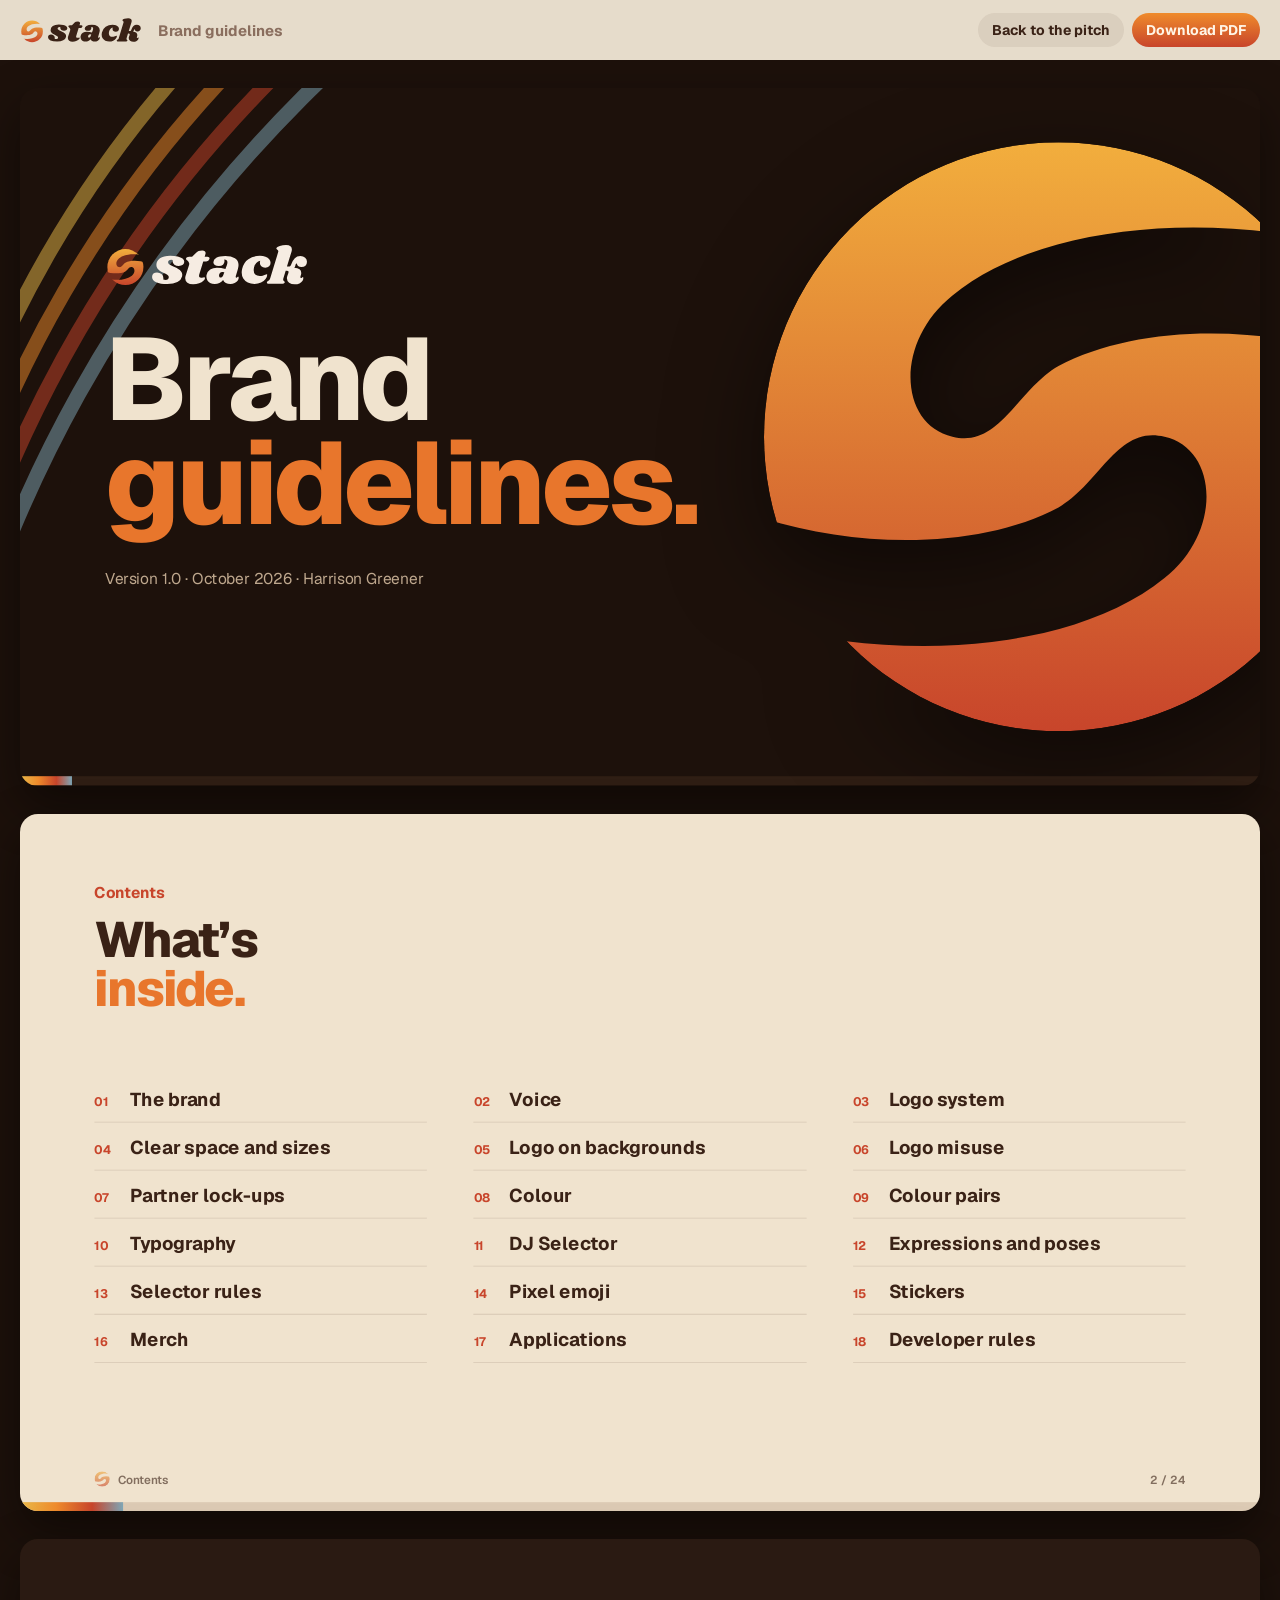
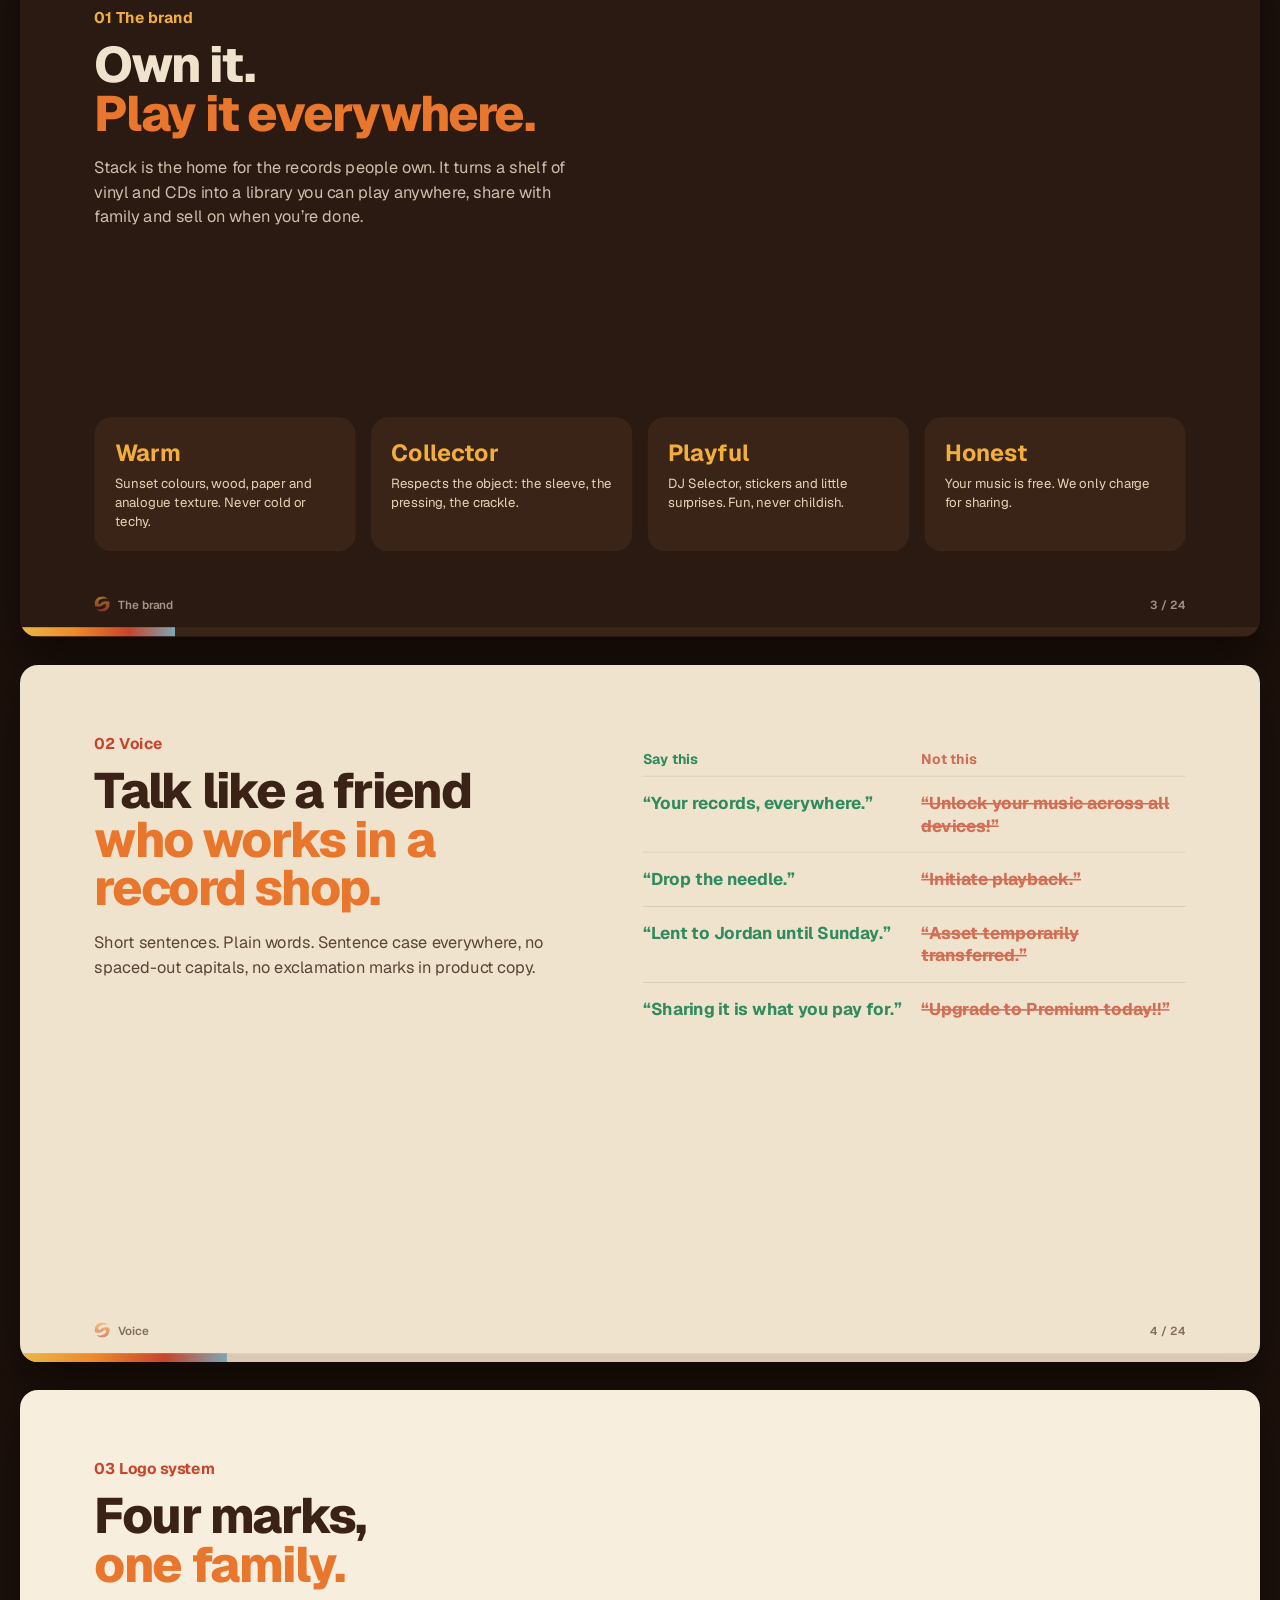
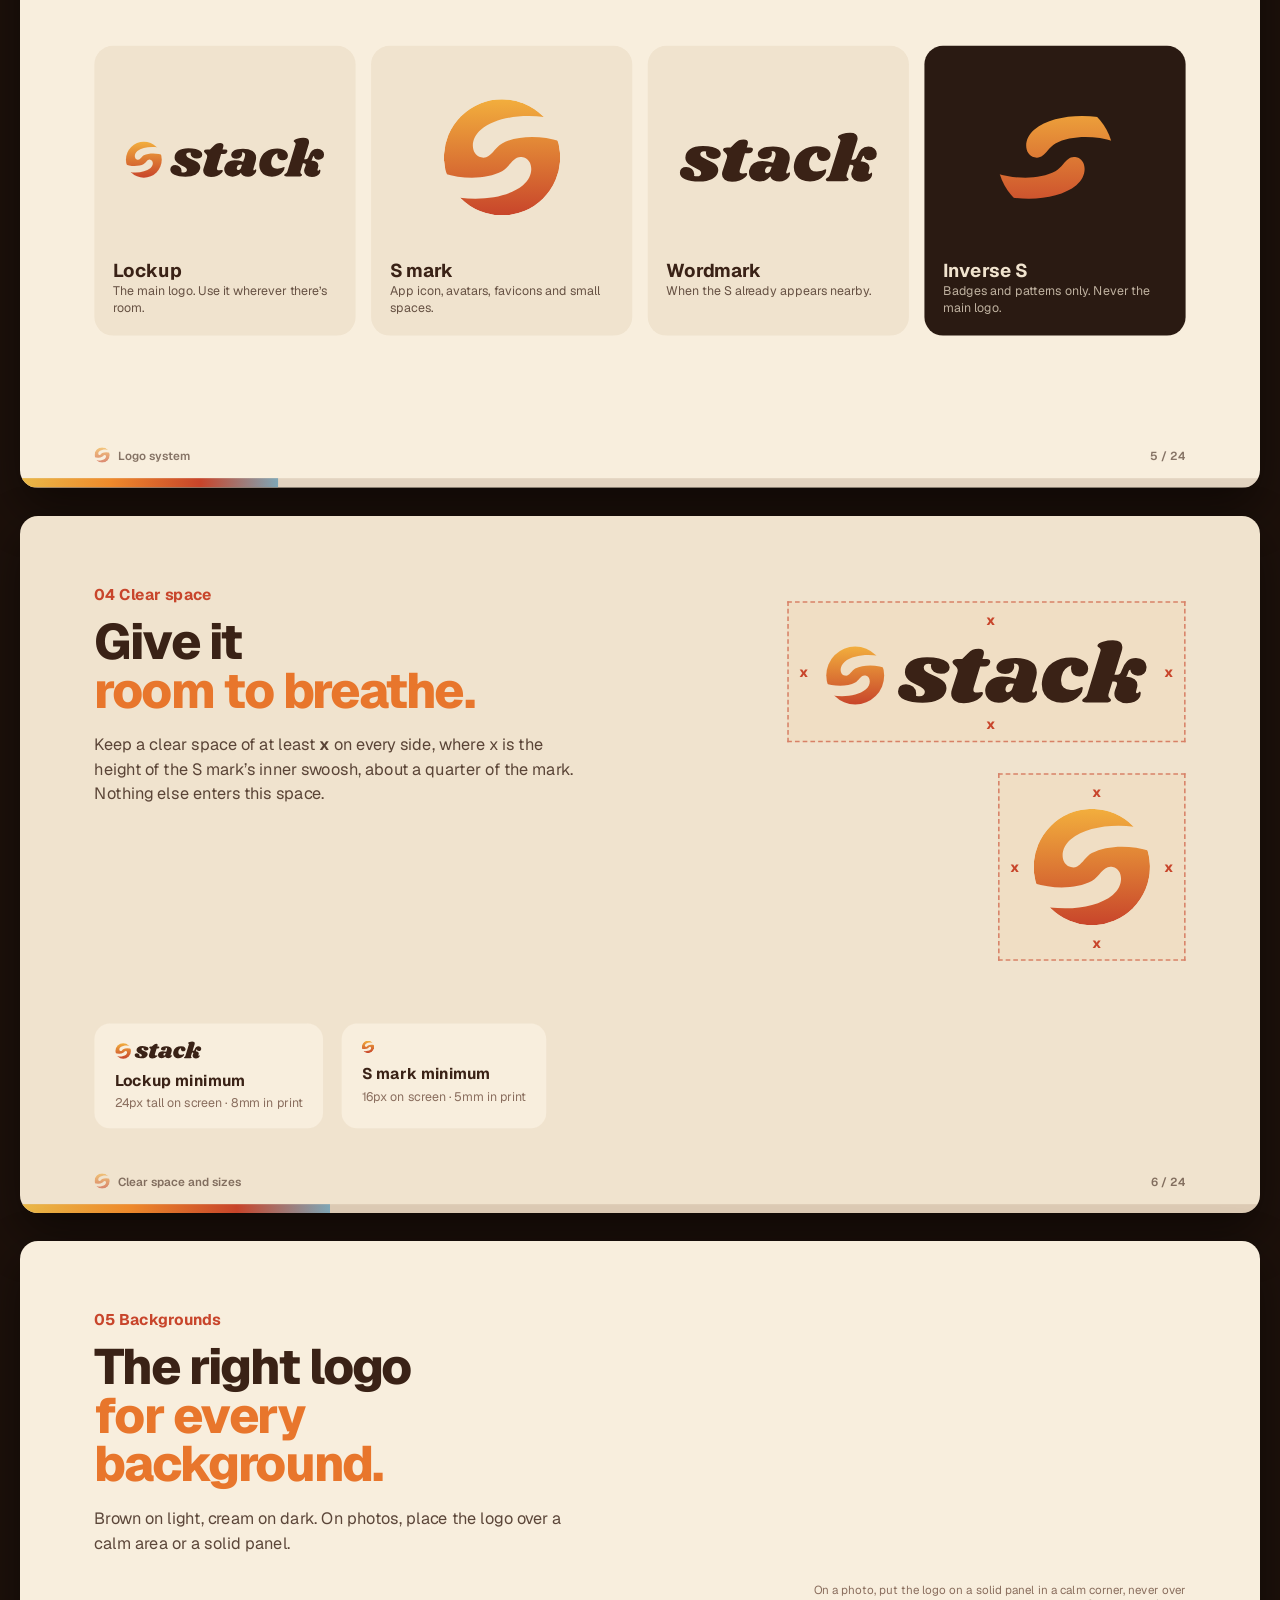
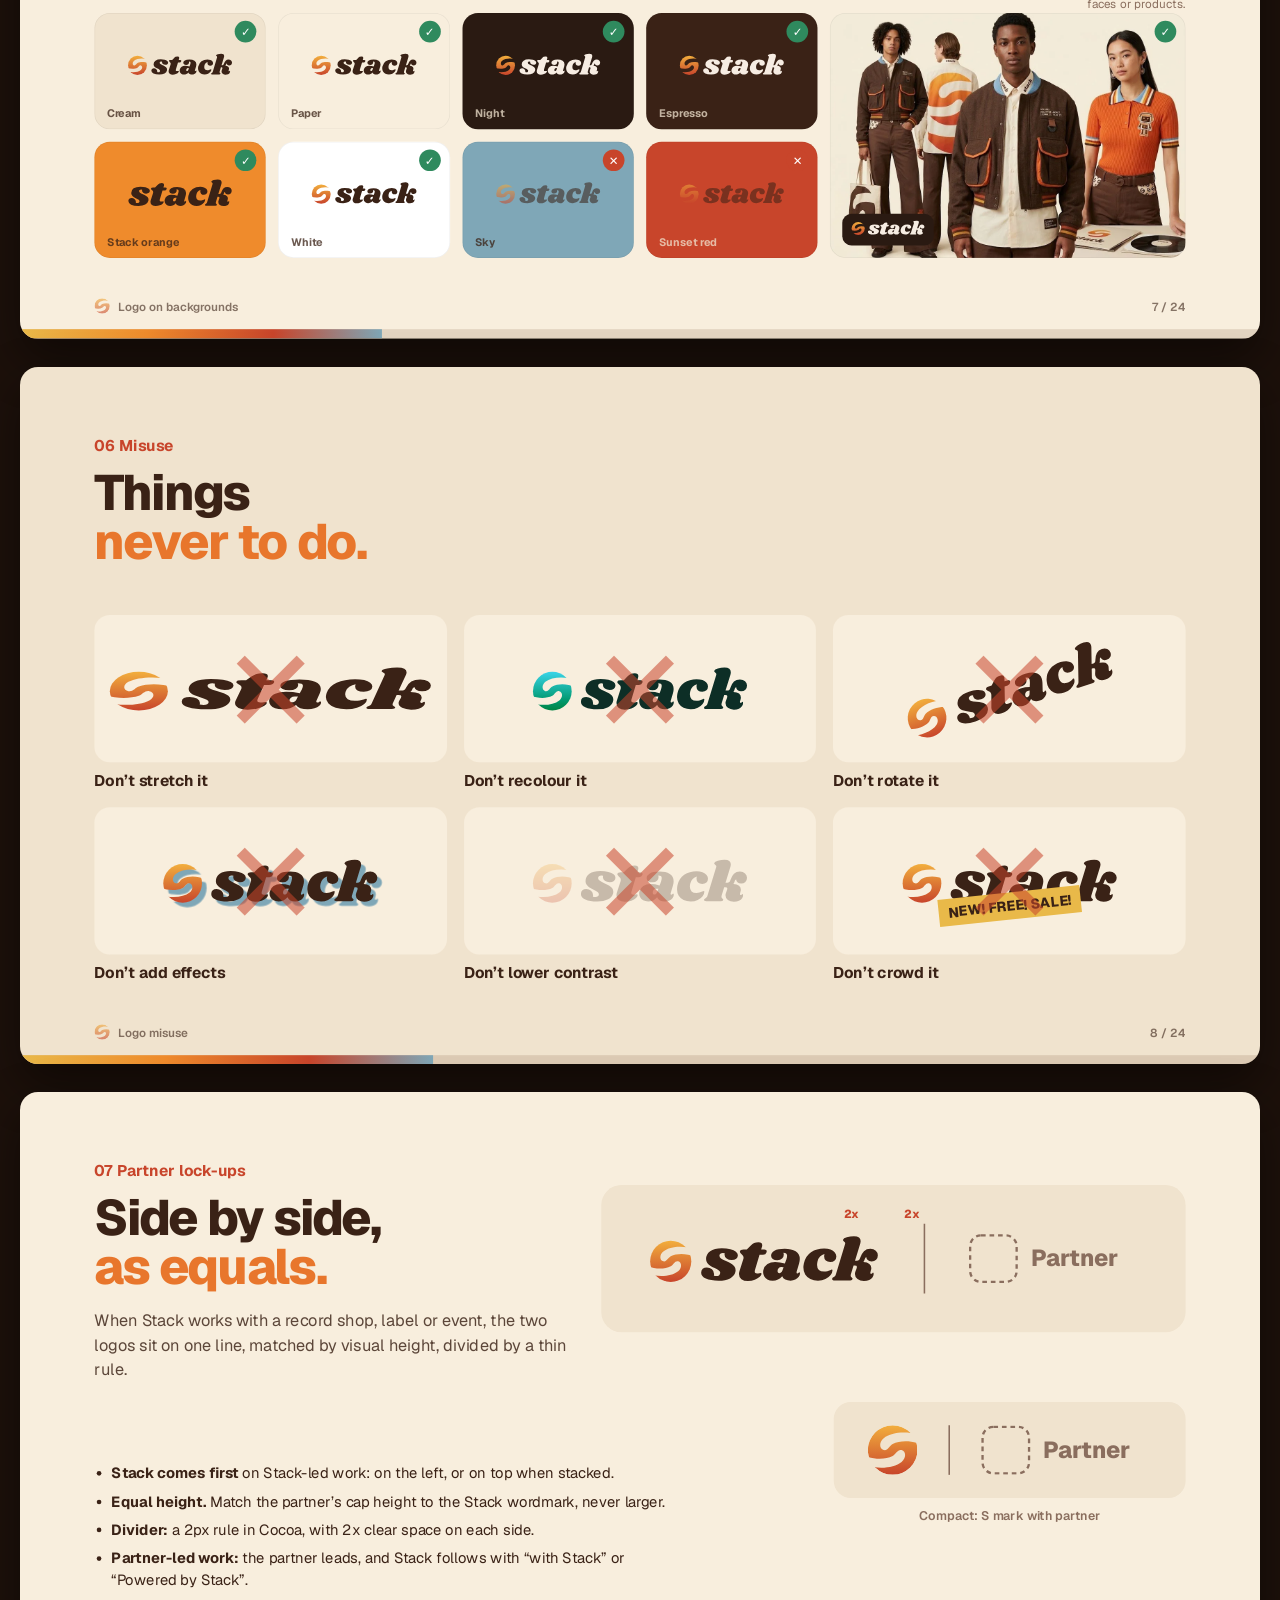
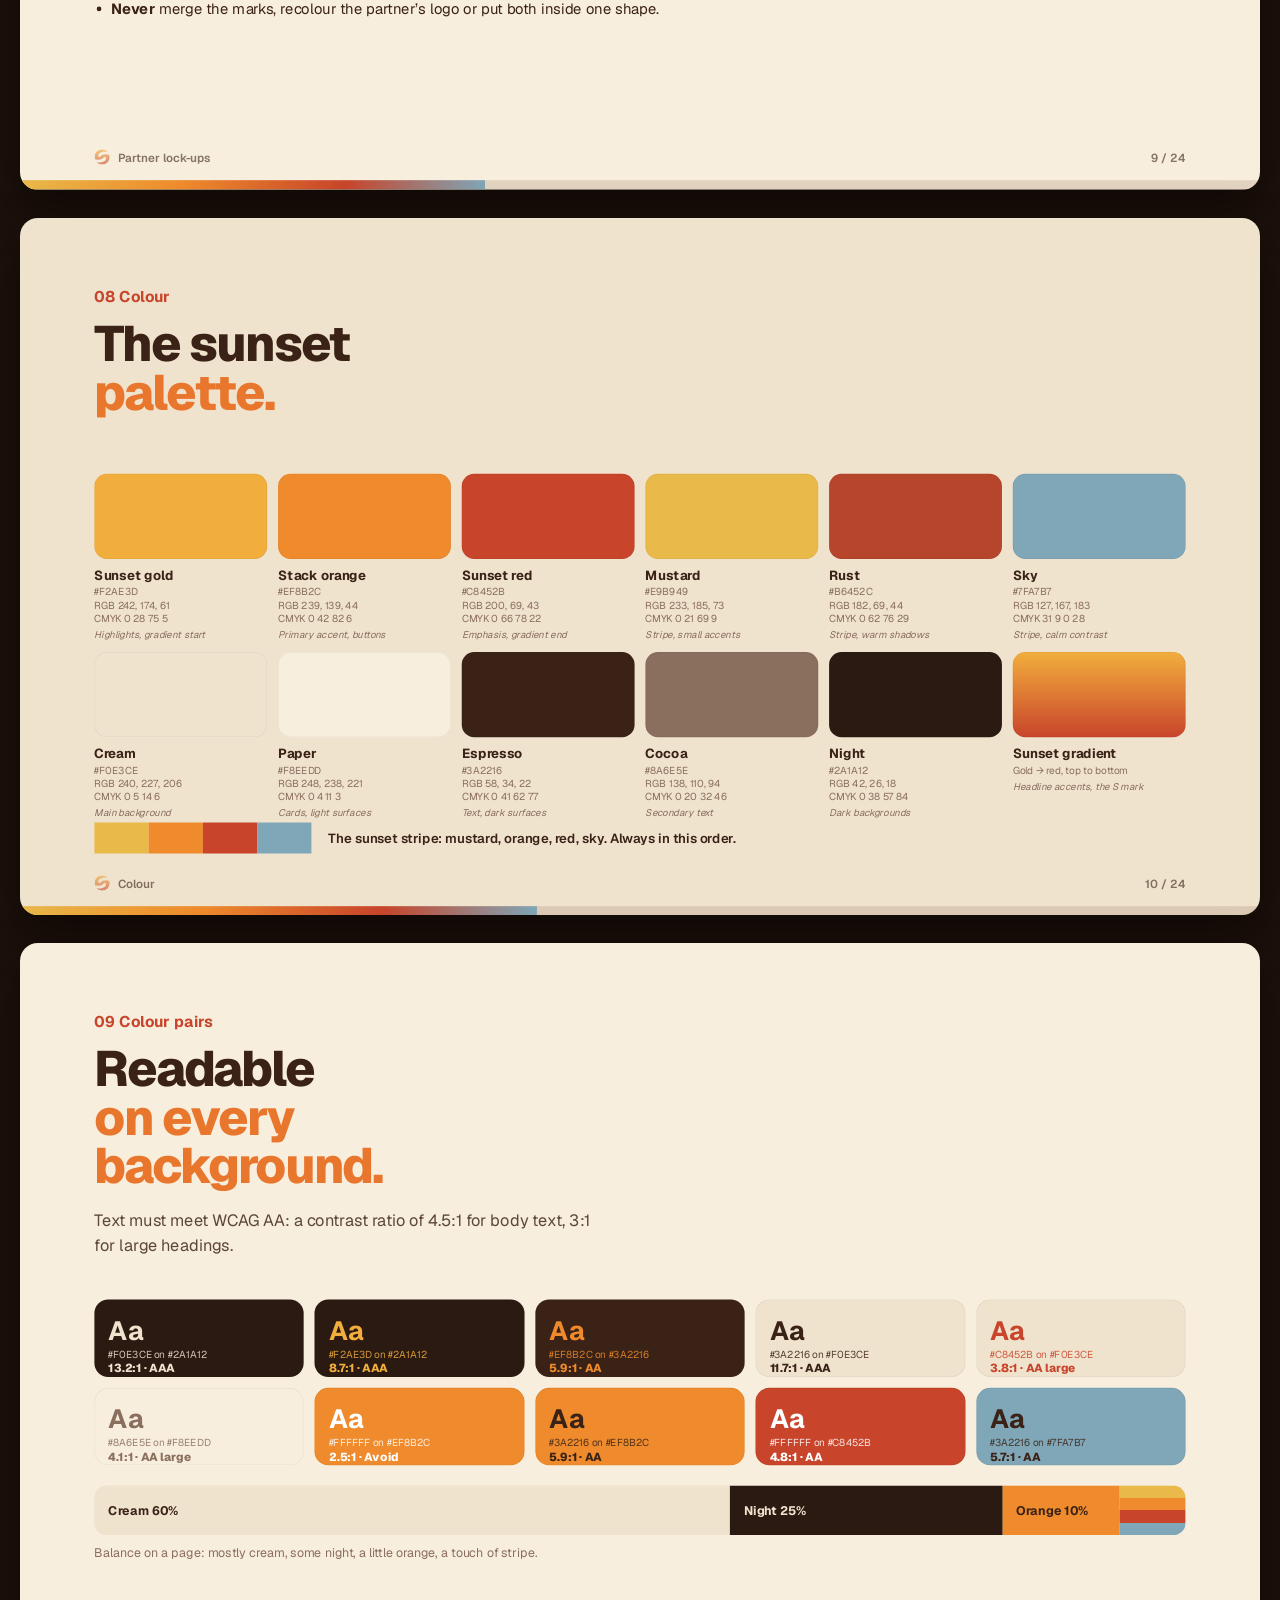
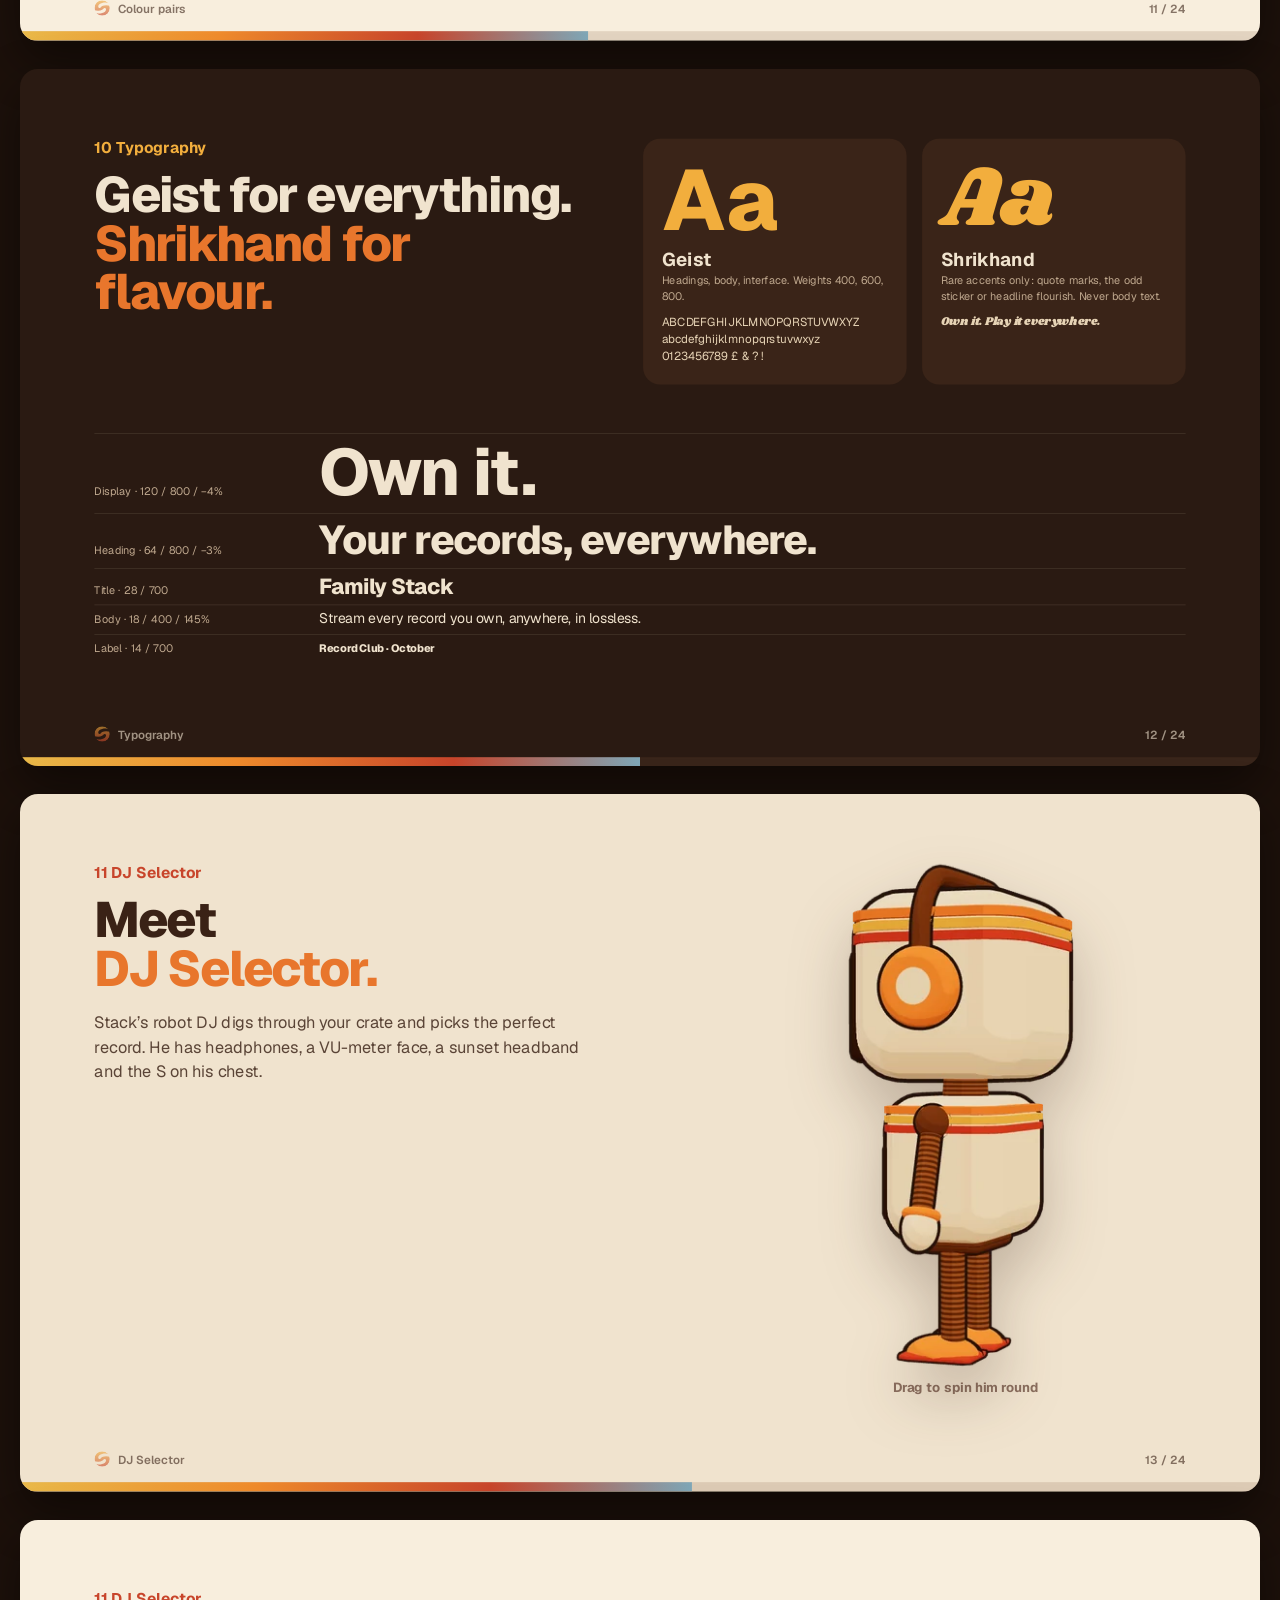
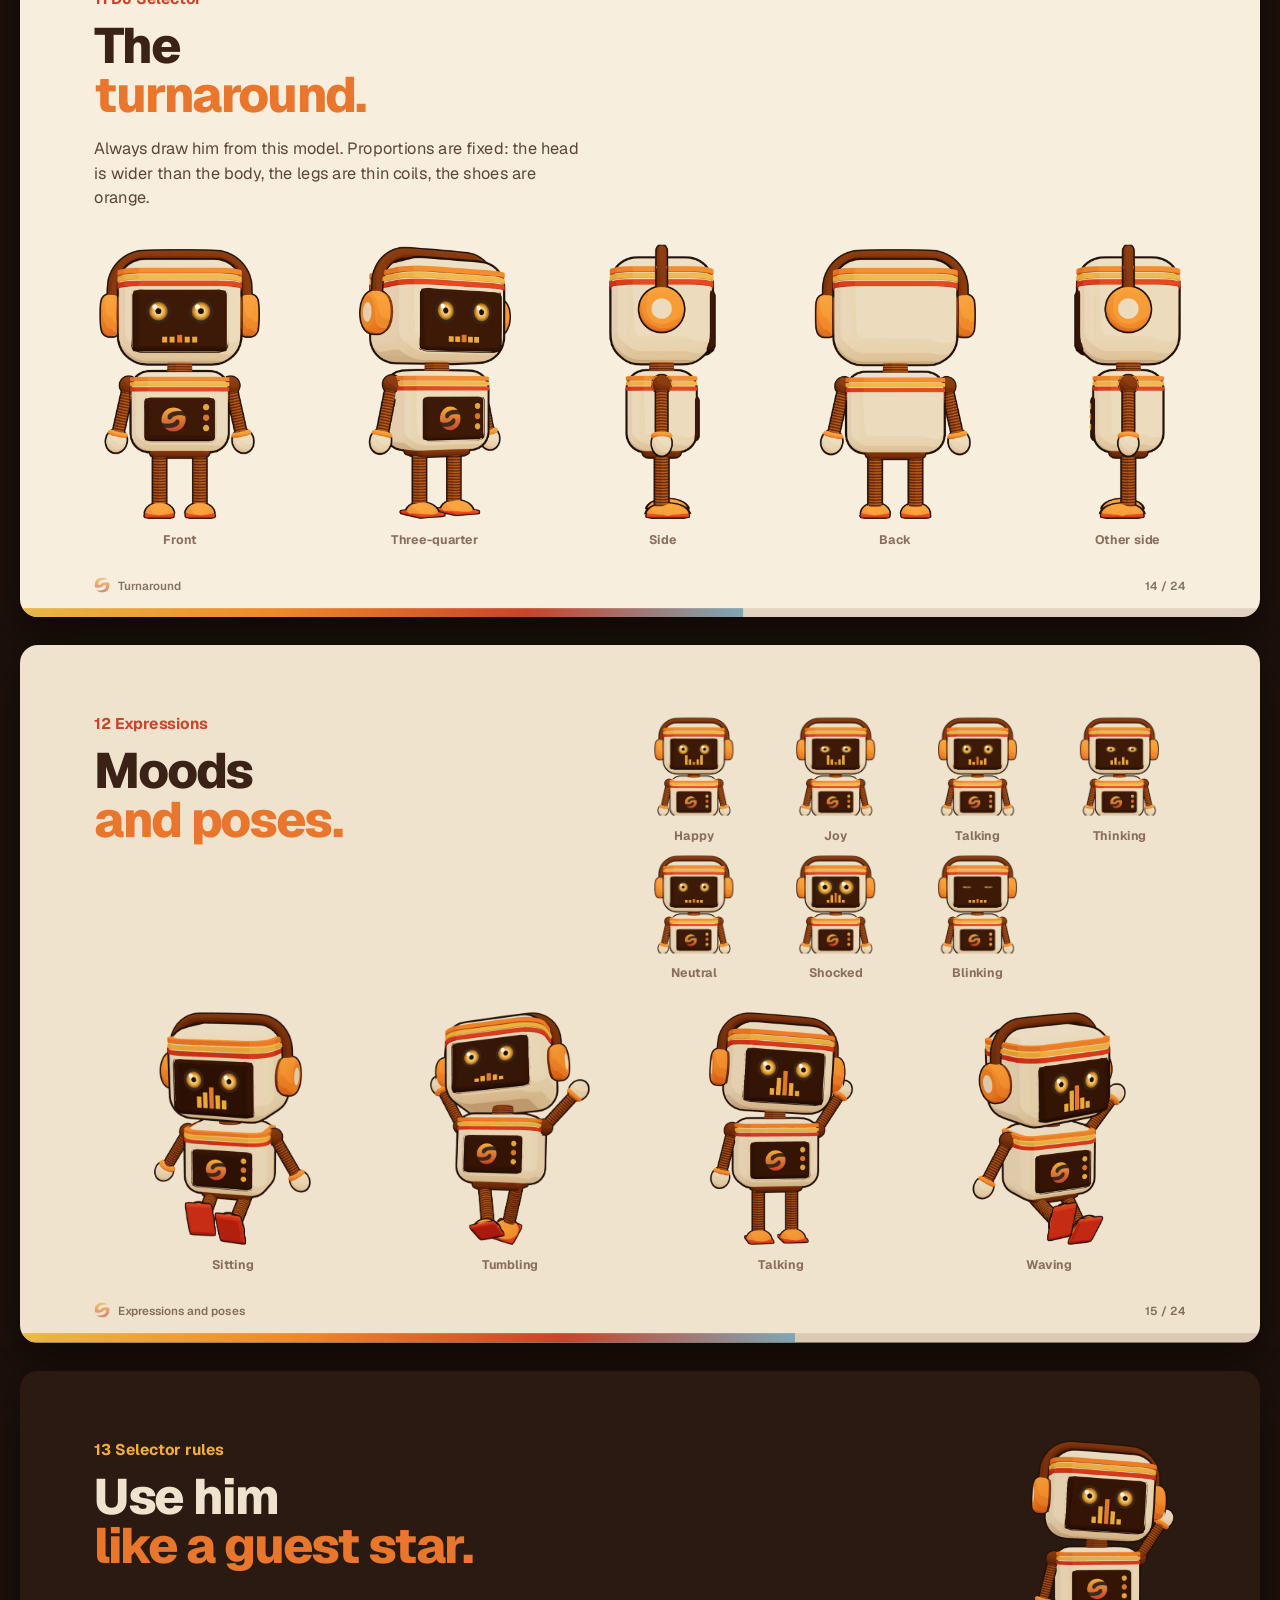
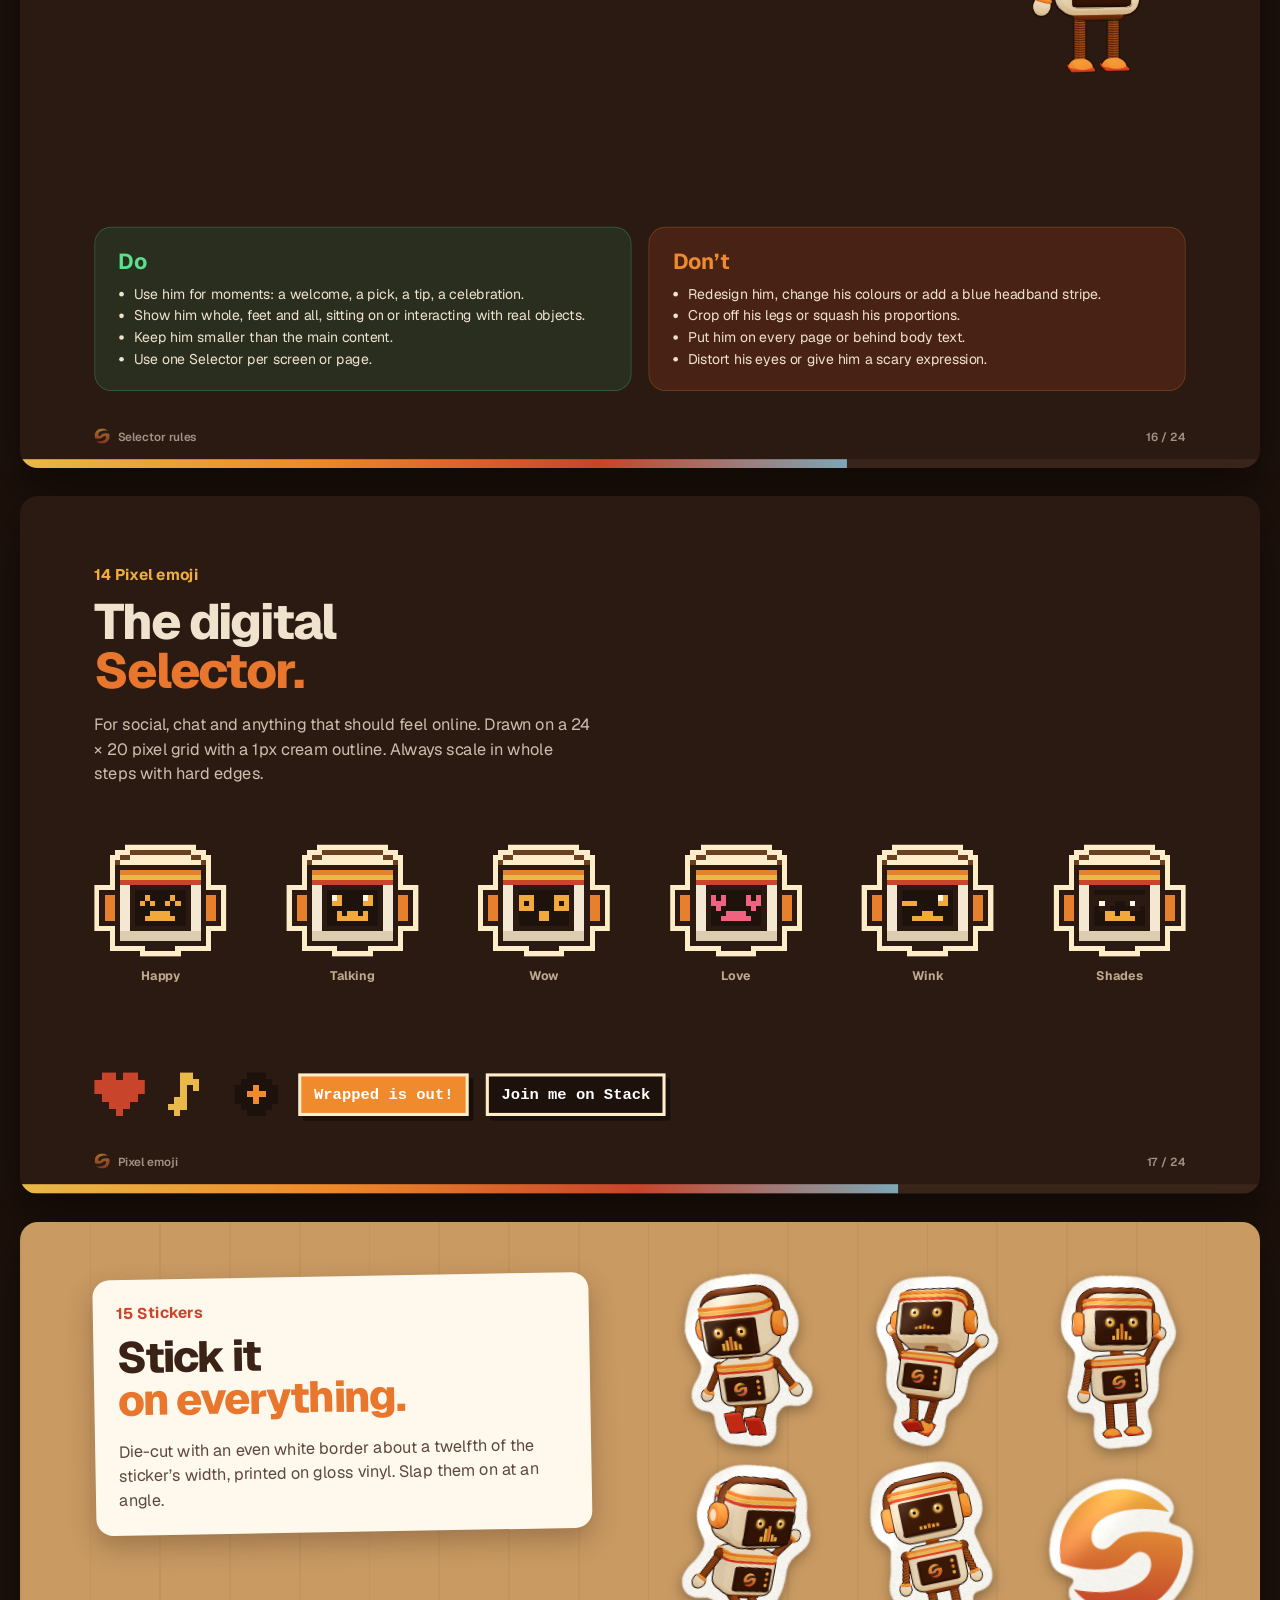
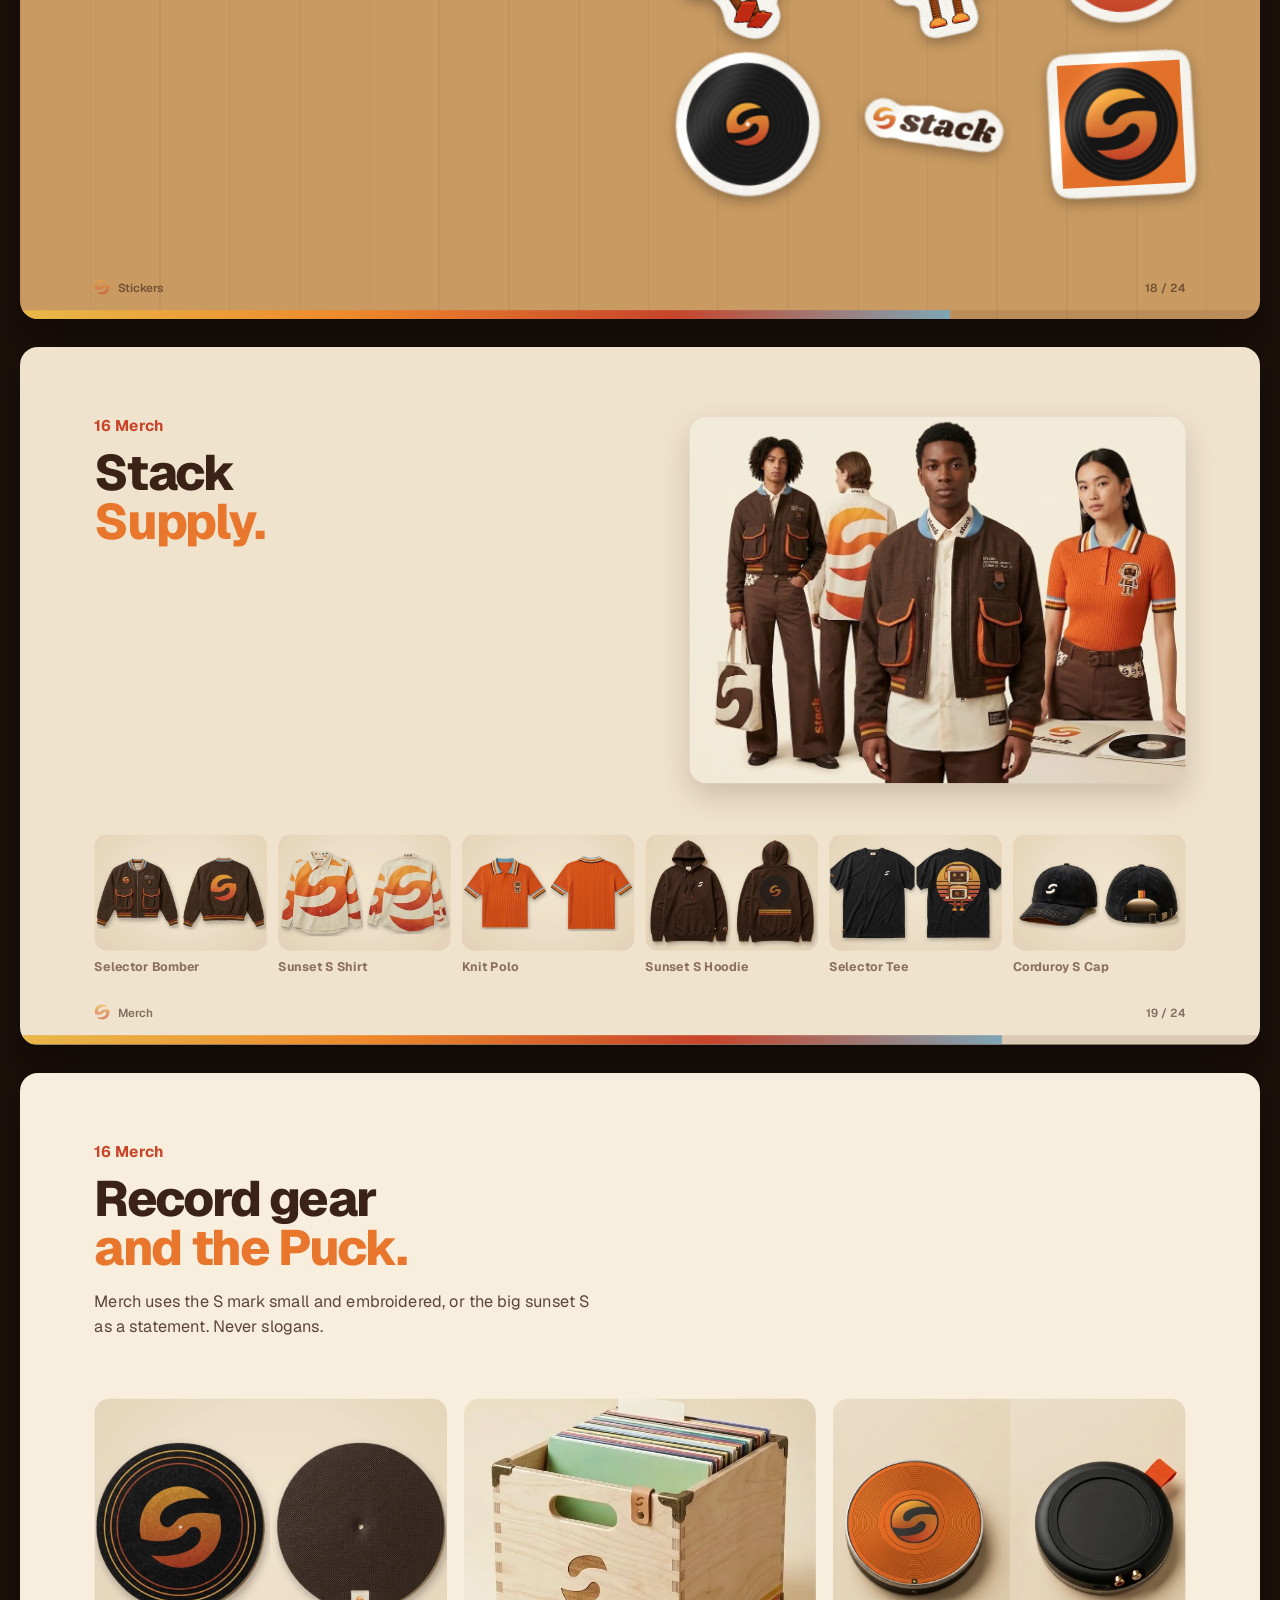
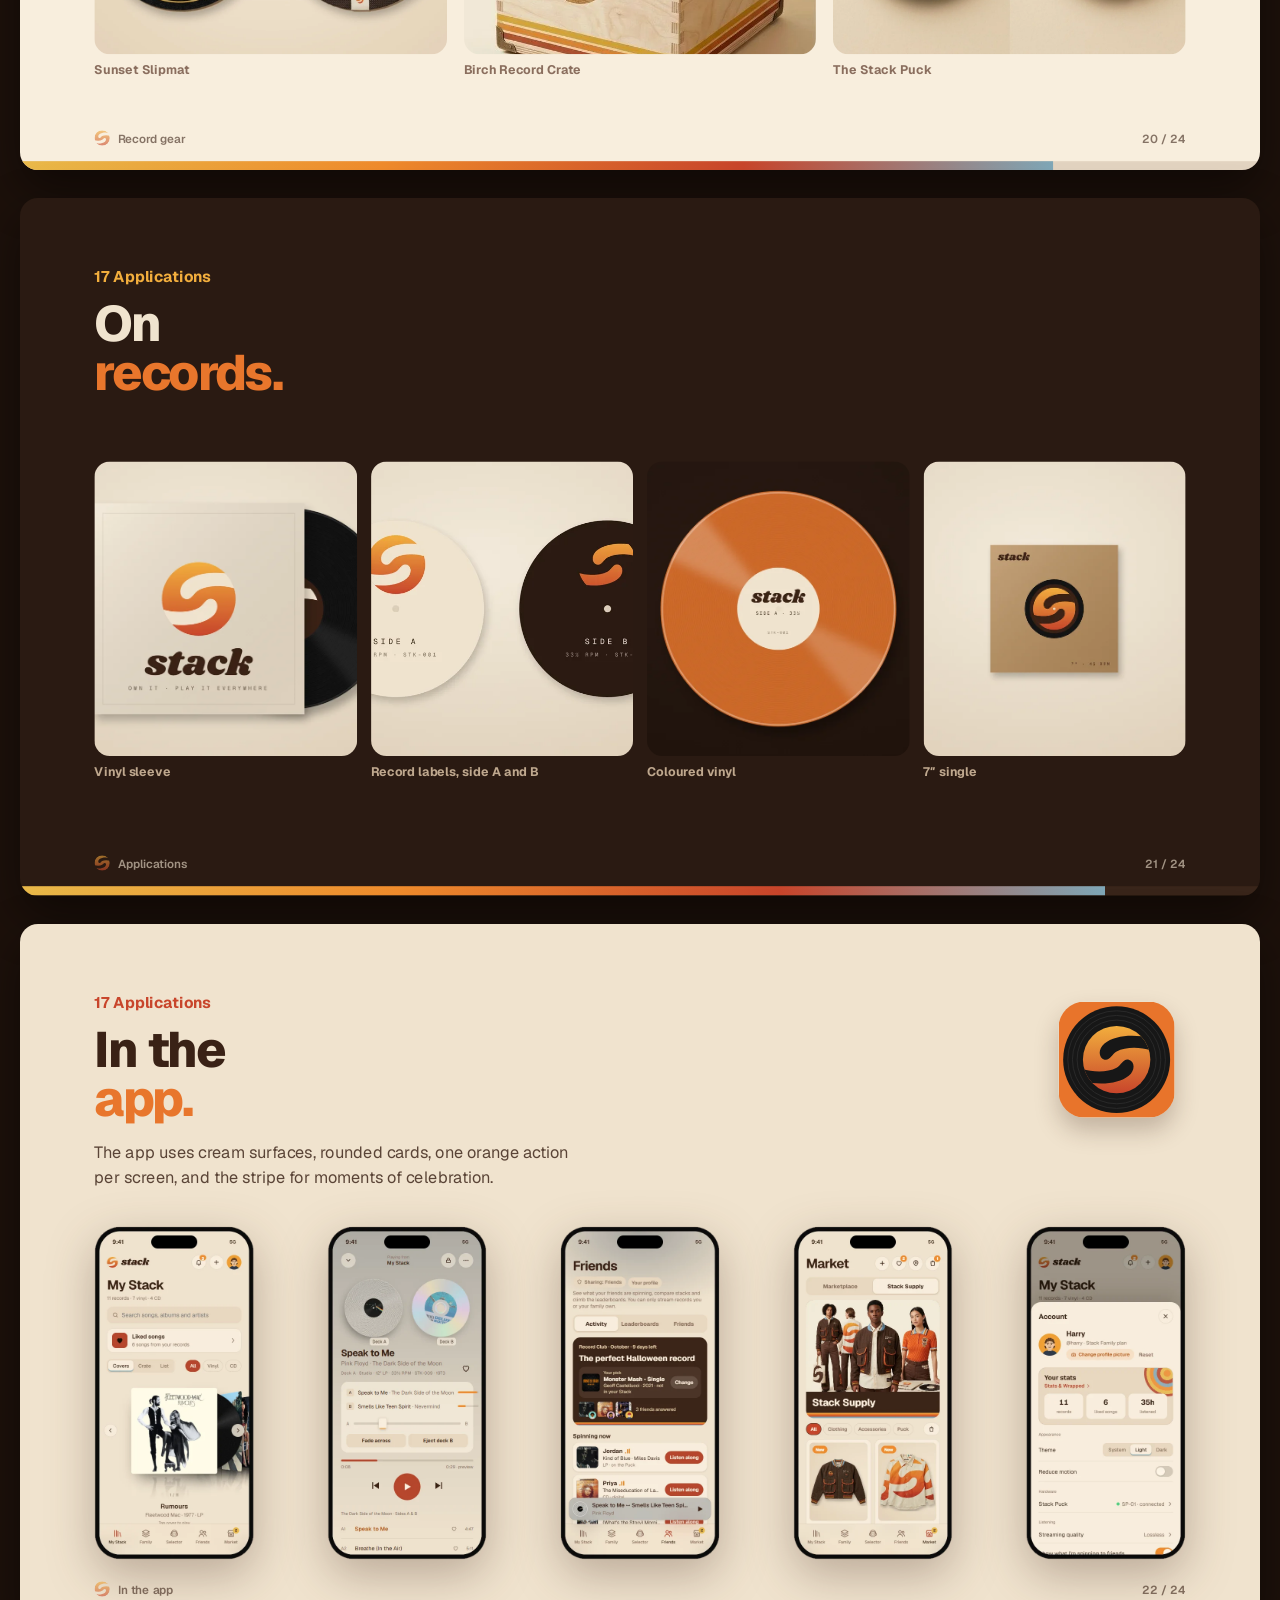
==== commit 48880e12: "Brand guidelines: more breathing room, uncropped photo example" ====
--- a/brand.html
+++ b/brand.html
@@ -131,12 +131,34 @@
 .print.turn img{height:400px!important}.print.turn{top:200px!important;width:800px!important}
 .end .cv-s{right:-470px!important}.end .cv h1{font-size:110px!important}
 @media screen{.print{display:none!important}}
+/* breathing room */
+.bgs{top:410px}.bgc{height:170px}.bgc.photo{background-position:center 18%}
+.prs{top:400px}.pr{height:120px}.ratio{top:690px}.cap{top:774px}
+.mer3{top:420px!important}.mer3 img{height:330px!important}
+.rules{top:470px}.emj{top:450px}
+.turn:not(.print){height:430px}
+.hd{width:640px}.pal{top:330px}.turn:not(.print){height:390px}.turn:not(.print) img{height:360px}
+.aps{top:340px}.aps img{height:380px}.phs img{height:430px}.phs{bottom:80px}.dev{top:340px}
+.stripe{bottom:80px}
+.bgs{top:480px}.bgc{height:150px}
+.prs{top:460px}.pr{height:100px}.pr b{font-size:34px}.ratio{top:700px;height:64px}.cap{top:776px}
+.print.turn{width:700px!important}.print.turn img{height:360px!important}
+.exs{width:720px}.exs img{height:130px}
+.stks{width:720px;right:60px}.stks img{width:200px}
+
+.bgs{grid-template-columns:repeat(6,1fr)!important;grid-template-rows:150px 150px}
+.bgc img{width:62%!important;margin-bottom:18px}.bgc span{mix-blend-mode:normal!important;color:inherit!important;opacity:.75;bottom:12px;left:16px}
+.bgc.photo{grid-column:5/7!important;grid-row:1/3;height:auto!important;background-size:cover;background-position:center 30%!important;place-items:end start}
+.bgc.photo .pnl{margin:16px;padding:10px 14px;border-radius:12px}.bgc.photo .pnl img{width:130px;margin:0}
+.phcap{position:absolute;right:96px;top:796px;width:500px;margin:0;font-size:15px;color:var(--cocoa);text-align:right}
+.bgc.photo .pnl img{width:96px!important;margin:0!important}.bgc.photo .pnl{padding:8px 11px}
+.phcap{top:440px!important}
 </style></head><body>
 <header class="top"><a href="index.html"><img src="assets/brand/stack-lockup-brown.svg" alt="Stack"></a><span class="tt">Brand guidelines</span><nav><a href="index.html">Back to the pitch</a><a class="dl" href="assets/stack-brand-guidelines.pdf" download>Download PDF</a></nav></header>
 <main><div class="pw"><section class="pg night cover"><div class="in"><svg class="arcs" viewBox="0 0 1000 1000" preserveAspectRatio="xMidYMid slice"><g fill="none" stroke-width="12"><path d="M-60 1060 A 900 900 0 0 1 1060 -60" stroke="#E9B949"/><path d="M-60 1120 A 960 960 0 0 1 1120 -60" stroke="#EF8B2C"/><path d="M-60 1180 A 1020 1020 0 0 1 1180 -60" stroke="#C8452B"/><path d="M-60 1240 A 1080 1080 0 0 1 1240 -60" stroke="#7FA7B7"/></g></svg>
 <img class="cv-s" src="assets/brand/stack-monogram-sunset.svg"><div class="cv"><img src="assets/brand/stack-lockup-cream.svg" class="cv-l"><h1>Brand<br><em>guidelines.</em></h1><p>Version 1.0 · October 2026 · Harrison Greener</p></div></div><div class="prog"><i style="width:4.17%"></i></div></section></div><div class="pw"><section class="pg cream"><div class="in"><div class="hd"><span class="no">Contents</span><h2>What’s<br><em>inside.</em></h2></div><div class="toc"><div><span>01</span>The brand</div><div><span>02</span>Voice</div><div><span>03</span>Logo system</div><div><span>04</span>Clear space and sizes</div><div><span>05</span>Logo on backgrounds</div><div><span>06</span>Logo misuse</div><div><span>07</span>Partner lock-ups</div><div><span>08</span>Colour</div><div><span>09</span>Colour pairs</div><div><span>10</span>Typography</div><div><span>11</span>DJ Selector</div><div><span>12</span>Expressions and poses</div><div><span>13</span>Selector rules</div><div><span>14</span>Pixel emoji</div><div><span>15</span>Stickers</div><div><span>16</span>Merch</div><div><span>17</span>Applications</div><div><span>18</span>Developer rules</div></div></div><footer><span><img src="assets/brand/stack-monogram-sunset.svg">Contents</span><span>2 / 24</span></footer><div class="prog"><i style="width:8.33%"></i></div></section></div><div class="pw"><section class="pg night"><div class="in"><div class="hd"><span class="no">01 The brand</span><h2>Own it.<br><em>Play it everywhere.</em></h2><p>Stack is the home for the records people own. It turns a shelf of vinyl and CDs into a library you can play anywhere, share with family and sell on when you’re done.</p></div><div class="traits"><div><b>Warm</b><span>Sunset colours, wood, paper and analogue texture. Never cold or techy.</span></div><div><b>Collector</b><span>Respects the object: the sleeve, the pressing, the crackle.</span></div><div><b>Playful</b><span>DJ Selector, stickers and little surprises. Fun, never childish.</span></div><div><b>Honest</b><span>Your music is free. We only charge for sharing.</span></div></div></div><footer><span><img src="assets/brand/stack-monogram-sunset.svg">The brand</span><span>3 / 24</span></footer><div class="prog"><i style="width:12.50%"></i></div></section></div><div class="pw"><section class="pg cream"><div class="in"><div class="hd"><span class="no">02 Voice</span><h2>Talk like a friend<br><em>who works in a record shop.</em></h2><p>Short sentences. Plain words. Sentence case everywhere, no spaced-out capitals, no exclamation marks in product copy.</p></div><div class="voice"><div class="vh"><b class="ok">Say this</b><b class="no2">Not this</b></div><div class="vr"><span class="ok">“Your records, everywhere.”</span><span class="no2">“Unlock your music across all devices!”</span></div><div class="vr"><span class="ok">“Drop the needle.”</span><span class="no2">“Initiate playback.”</span></div><div class="vr"><span class="ok">“Lent to Jordan until Sunday.”</span><span class="no2">“Asset temporarily transferred.”</span></div><div class="vr"><span class="ok">“Sharing it is what you pay for.”</span><span class="no2">“Upgrade to Premium today!!”</span></div></div></div><footer><span><img src="assets/brand/stack-monogram-sunset.svg">Voice</span><span>4 / 24</span></footer><div class="prog"><i style="width:16.67%"></i></div></section></div><div class="pw"><section class="pg paper"><div class="in"><div class="hd"><span class="no">03 Logo system</span><h2>Four marks,<br><em>one family.</em></h2></div><div class="lgs"><div class="lg cream"><div class="lgi wide"><img src="assets/brand/stack-lockup-brown.svg"></div><b>Lockup</b><span>The main logo. Use it wherever there’s room.</span></div><div class="lg cream"><div class="lgi "><img src="assets/brand/stack-monogram-sunset.svg"></div><b>S mark</b><span>App icon, avatars, favicons and small spaces.</span></div><div class="lg cream"><div class="lgi wide"><img src="assets/brand/stack-wordmark-brown.svg"></div><b>Wordmark</b><span>When the S already appears nearby.</span></div><div class="lg night"><div class="lgi "><img src="assets/brand/stack-monogram-inverse-sunset.svg"></div><b>Inverse S</b><span>Badges and patterns only. Never the main logo.</span></div></div></div><footer><span><img src="assets/brand/stack-monogram-sunset.svg">Logo system</span><span>5 / 24</span></footer><div class="prog"><i style="width:20.83%"></i></div></section></div><div class="pw"><section class="pg cream"><div class="in"><div class="hd"><span class="no">04 Clear space</span><h2>Give it<br><em>room to breathe.</em></h2><p>Keep a clear space of at least <b>x</b> on every side, where x is the height of the S mark’s inner swoosh, about a quarter of the mark. Nothing else enters this space.</p></div><div class="cs"><div class="csbox"><img src="assets/brand/stack-lockup-brown.svg"><i class="x t">x</i><i class="x b">x</i><i class="x l">x</i><i class="x r">x</i></div>
 <div class="csbox sq"><img src="assets/brand/stack-monogram-sunset.svg"><i class="x t">x</i><i class="x b">x</i><i class="x l">x</i><i class="x r">x</i></div></div>
-<div class="mins"><div><img src="assets/brand/stack-lockup-brown.svg" style="height:24px"><b>Lockup minimum</b><span>24px tall on screen · 8mm in print</span></div><div><img src="assets/brand/stack-monogram-sunset.svg" style="height:16px"><b>S mark minimum</b><span>16px on screen · 5mm in print</span></div></div></div><footer><span><img src="assets/brand/stack-monogram-sunset.svg">Clear space and sizes</span><span>6 / 24</span></footer><div class="prog"><i style="width:25.00%"></i></div></section></div><div class="pw"><section class="pg paper"><div class="in"><div class="hd"><span class="no">05 Backgrounds</span><h2>The right logo<br><em>for every background.</em></h2><p>Brown on light, cream on dark. On photos, place the logo over a calm area or a solid panel.</p></div><div class="bgs"><div class="bgc " style="background:#F0E3CE"><img src="assets/brand/stack-lockup-brown.svg"><span>Cream</span><em>✓</em></div><div class="bgc " style="background:#F8EEDD"><img src="assets/brand/stack-lockup-brown.svg"><span>Paper</span><em>✓</em></div><div class="bgc " style="background:#2A1A12"><img src="assets/brand/stack-lockup-cream.svg"><span>Night</span><em>✓</em></div><div class="bgc " style="background:#3A2216"><img src="assets/brand/stack-lockup-cream.svg"><span>Espresso</span><em>✓</em></div><div class="bgc " style="background:#EF8B2C"><img src="assets/brand/stack-wordmark-brown.svg"><span>Stack orange</span><em>✓</em></div><div class="bgc " style="background:#FFFFFF"><img src="assets/brand/stack-lockup-brown.svg"><span>White</span><em>✓</em></div><div class="bgc bad" style="background:#7FA7B7"><img src="assets/brand/stack-lockup-brown.svg"><span>Sky</span><em>✕</em></div><div class="bgc bad" style="background:#C8452B"><img src="assets/brand/stack-lockup-brown.svg"><span>Sunset red</span><em>✕</em></div><div class="bgc photo" style="background-image:url(assets/brand/shop/lookbook.webp)"><div class="pnl"><img src="assets/brand/stack-lockup-cream.svg"></div><span>On a photo, use a solid panel</span><em>✓</em></div></div></div><footer><span><img src="assets/brand/stack-monogram-sunset.svg">Logo on backgrounds</span><span>7 / 24</span></footer><div class="prog"><i style="width:29.17%"></i></div></section></div><div class="pw"><section class="pg cream"><div class="in"><div class="hd"><span class="no">06 Misuse</span><h2>Things<br><em>never to do.</em></h2></div><div class="mis"><div><div class="mi"><img src="assets/brand/stack-lockup-brown.svg" style="transform:scaleX(1.5)"><i>✕</i></div><b>Don’t stretch it</b></div><div><div class="mi"><img src="assets/brand/stack-lockup-brown.svg" style="filter:hue-rotate(140deg)"><i>✕</i></div><b>Don’t recolour it</b></div><div><div class="mi"><img src="assets/brand/stack-lockup-brown.svg" style="transform:rotate(-18deg)"><i>✕</i></div><b>Don’t rotate it</b></div><div><div class="mi"><img src="assets/brand/stack-lockup-brown.svg" style="filter:drop-shadow(6px 6px 0 #7FA7B7)"><i>✕</i></div><b>Don’t add effects</b></div><div><div class="mi"><img src="assets/brand/stack-lockup-brown.svg" style="opacity:.25"><i>✕</i></div><b>Don’t lower contrast</b></div><div><div class="mi crowd"><img src="assets/brand/stack-lockup-brown.svg" style=""><span class=cw>NEW! FREE! SALE!</span><i>✕</i></div><b>Don’t crowd it</b></div></div></div><footer><span><img src="assets/brand/stack-monogram-sunset.svg">Logo misuse</span><span>8 / 24</span></footer><div class="prog"><i style="width:33.33%"></i></div></section></div><div class="pw"><section class="pg paper"><div class="in"><div class="hd"><span class="no">07 Partner lock-ups</span><h2>Side by side,<br><em>as equals.</em></h2><p>When Stack works with a record shop, label or event, the two logos sit on one line, matched by visual height, divided by a thin rule.</p></div><div class="pl1"><img src="assets/brand/stack-lockup-brown.svg"><i class="dv"></i><svg class="ptn" viewBox="0 0 220 64"><rect x="2" y="2" width="60" height="60" rx="14" fill="none" stroke="#8A6E5E" stroke-width="3" stroke-dasharray="6 5"/><text x="80" y="42" font-family="Geist,sans-serif" font-weight="800" font-size="30" fill="#8A6E5E">Partner</text></svg><span class="dim a">2x</span><span class="dim b">2x</span></div>
+<div class="mins"><div><img src="assets/brand/stack-lockup-brown.svg" style="height:24px"><b>Lockup minimum</b><span>24px tall on screen · 8mm in print</span></div><div><img src="assets/brand/stack-monogram-sunset.svg" style="height:16px"><b>S mark minimum</b><span>16px on screen · 5mm in print</span></div></div></div><footer><span><img src="assets/brand/stack-monogram-sunset.svg">Clear space and sizes</span><span>6 / 24</span></footer><div class="prog"><i style="width:25.00%"></i></div></section></div><div class="pw"><section class="pg paper"><div class="in"><div class="hd"><span class="no">05 Backgrounds</span><h2>The right logo<br><em>for every background.</em></h2><p>Brown on light, cream on dark. On photos, place the logo over a calm area or a solid panel.</p></div><div class="bgs"><div class="bgc " style="background:#F0E3CE;color:#3A2216"><img src="assets/brand/stack-lockup-brown.svg"><span>Cream</span><em>✓</em></div><div class="bgc " style="background:#F8EEDD;color:#3A2216"><img src="assets/brand/stack-lockup-brown.svg"><span>Paper</span><em>✓</em></div><div class="bgc " style="background:#2A1A12;color:#F0E3CE"><img src="assets/brand/stack-lockup-cream.svg"><span>Night</span><em>✓</em></div><div class="bgc " style="background:#3A2216;color:#F0E3CE"><img src="assets/brand/stack-lockup-cream.svg"><span>Espresso</span><em>✓</em></div><div class="bgc " style="background:#EF8B2C;color:#3A2216"><img src="assets/brand/stack-wordmark-brown.svg"><span>Stack orange</span><em>✓</em></div><div class="bgc " style="background:#FFFFFF;color:#3A2216"><img src="assets/brand/stack-lockup-brown.svg"><span>White</span><em>✓</em></div><div class="bgc bad" style="background:#7FA7B7;color:#3A2216"><img src="assets/brand/stack-lockup-brown.svg"><span>Sky</span><em>✕</em></div><div class="bgc bad" style="background:#C8452B;color:#F0E3CE"><img src="assets/brand/stack-lockup-brown.svg"><span>Sunset red</span><em>✕</em></div><div class="bgc photo" style="background-image:url(assets/brand/shop/lookbook.webp)"><div class="pnl"><img src="assets/brand/stack-lockup-cream.svg"></div><em>✓</em></div></div><p class="phcap">On a photo, put the logo on a solid panel in a calm corner, never over faces or products.</p></div><footer><span><img src="assets/brand/stack-monogram-sunset.svg">Logo on backgrounds</span><span>7 / 24</span></footer><div class="prog"><i style="width:29.17%"></i></div></section></div><div class="pw"><section class="pg cream"><div class="in"><div class="hd"><span class="no">06 Misuse</span><h2>Things<br><em>never to do.</em></h2></div><div class="mis"><div><div class="mi"><img src="assets/brand/stack-lockup-brown.svg" style="transform:scaleX(1.5)"><i>✕</i></div><b>Don’t stretch it</b></div><div><div class="mi"><img src="assets/brand/stack-lockup-brown.svg" style="filter:hue-rotate(140deg)"><i>✕</i></div><b>Don’t recolour it</b></div><div><div class="mi"><img src="assets/brand/stack-lockup-brown.svg" style="transform:rotate(-18deg)"><i>✕</i></div><b>Don’t rotate it</b></div><div><div class="mi"><img src="assets/brand/stack-lockup-brown.svg" style="filter:drop-shadow(6px 6px 0 #7FA7B7)"><i>✕</i></div><b>Don’t add effects</b></div><div><div class="mi"><img src="assets/brand/stack-lockup-brown.svg" style="opacity:.25"><i>✕</i></div><b>Don’t lower contrast</b></div><div><div class="mi crowd"><img src="assets/brand/stack-lockup-brown.svg" style=""><span class=cw>NEW! FREE! SALE!</span><i>✕</i></div><b>Don’t crowd it</b></div></div></div><footer><span><img src="assets/brand/stack-monogram-sunset.svg">Logo misuse</span><span>8 / 24</span></footer><div class="prog"><i style="width:33.33%"></i></div></section></div><div class="pw"><section class="pg paper"><div class="in"><div class="hd"><span class="no">07 Partner lock-ups</span><h2>Side by side,<br><em>as equals.</em></h2><p>When Stack works with a record shop, label or event, the two logos sit on one line, matched by visual height, divided by a thin rule.</p></div><div class="pl1"><img src="assets/brand/stack-lockup-brown.svg"><i class="dv"></i><svg class="ptn" viewBox="0 0 220 64"><rect x="2" y="2" width="60" height="60" rx="14" fill="none" stroke="#8A6E5E" stroke-width="3" stroke-dasharray="6 5"/><text x="80" y="42" font-family="Geist,sans-serif" font-weight="800" font-size="30" fill="#8A6E5E">Partner</text></svg><span class="dim a">2x</span><span class="dim b">2x</span></div>
 <ul class="rules"><li><b>Stack comes first</b> on Stack-led work: on the left, or on top when stacked.</li><li><b>Equal height.</b> Match the partner’s cap height to the Stack wordmark, never larger.</li><li><b>Divider:</b> a 2px rule in Cocoa, with 2x clear space on each side.</li><li><b>Partner-led work:</b> the partner leads, and Stack follows with “with Stack” or “Powered by Stack”.</li><li><b>Never</b> merge the marks, recolour the partner’s logo or put both inside one shape.</li></ul>
 <div class="pl2"><div><img src="assets/brand/stack-monogram-sunset.svg" style="height:64px"><i class="dv h"></i><svg class="ptn" viewBox="0 0 220 64"><rect x="2" y="2" width="60" height="60" rx="14" fill="none" stroke="#8A6E5E" stroke-width="3" stroke-dasharray="6 5"/><text x="80" y="42" font-family="Geist,sans-serif" font-weight="800" font-size="30" fill="#8A6E5E">Partner</text></svg></div><span>Compact: S mark with partner</span></div></div><footer><span><img src="assets/brand/stack-monogram-sunset.svg">Partner lock-ups</span><span>9 / 24</span></footer><div class="prog"><i style="width:37.50%"></i></div></section></div><div class="pw"><section class="pg cream"><div class="in"><div class="hd"><span class="no">08 Colour</span><h2>The sunset<br><em>palette.</em></h2></div><div class="pal"><div class="sw"><i style="background:#F2AE3D"></i><b>Sunset gold</b><span>#F2AE3D</span><span>RGB 242, 174, 61</span><span>CMYK 0 28 75 5</span><small>Highlights, gradient start</small></div><div class="sw"><i style="background:#EF8B2C"></i><b>Stack orange</b><span>#EF8B2C</span><span>RGB 239, 139, 44</span><span>CMYK 0 42 82 6</span><small>Primary accent, buttons</small></div><div class="sw"><i style="background:#C8452B"></i><b>Sunset red</b><span>#C8452B</span><span>RGB 200, 69, 43</span><span>CMYK 0 66 78 22</span><small>Emphasis, gradient end</small></div><div class="sw"><i style="background:#E9B949"></i><b>Mustard</b><span>#E9B949</span><span>RGB 233, 185, 73</span><span>CMYK 0 21 69 9</span><small>Stripe, small accents</small></div><div class="sw"><i style="background:#B6452C"></i><b>Rust</b><span>#B6452C</span><span>RGB 182, 69, 44</span><span>CMYK 0 62 76 29</span><small>Stripe, warm shadows</small></div><div class="sw"><i style="background:#7FA7B7"></i><b>Sky</b><span>#7FA7B7</span><span>RGB 127, 167, 183</span><span>CMYK 31 9 0 28</span><small>Stripe, calm contrast</small></div><div class="sw"><i style="background:#F0E3CE"></i><b>Cream</b><span>#F0E3CE</span><span>RGB 240, 227, 206</span><span>CMYK 0 5 14 6</span><small>Main background</small></div><div class="sw"><i style="background:#F8EEDD"></i><b>Paper</b><span>#F8EEDD</span><span>RGB 248, 238, 221</span><span>CMYK 0 4 11 3</span><small>Cards, light surfaces</small></div><div class="sw"><i style="background:#3A2216"></i><b>Espresso</b><span>#3A2216</span><span>RGB 58, 34, 22</span><span>CMYK 0 41 62 77</span><small>Text, dark surfaces</small></div><div class="sw"><i style="background:#8A6E5E"></i><b>Cocoa</b><span>#8A6E5E</span><span>RGB 138, 110, 94</span><span>CMYK 0 20 32 46</span><small>Secondary text</small></div><div class="sw"><i style="background:#2A1A12"></i><b>Night</b><span>#2A1A12</span><span>RGB 42, 26, 18</span><span>CMYK 0 38 57 84</span><small>Dark backgrounds</small></div><div class="sw grad"><i style="background:linear-gradient(180deg,#F2AE3D,#C8452B)"></i><b>Sunset gradient</b><span>Gold → red, top to bottom</span><small>Headline accents, the S mark</small></div></div><div class="stripe"><i style="background:#E9B949"></i><i style="background:#EF8B2C"></i><i style="background:#C8452B"></i><i style="background:#7FA7B7"></i><span>The sunset stripe: mustard, orange, red, sky. Always in this order.</span></div></div><footer><span><img src="assets/brand/stack-monogram-sunset.svg">Colour</span><span>10 / 24</span></footer><div class="prog"><i style="width:41.67%"></i></div></section></div><div class="pw"><section class="pg paper"><div class="in"><div class="hd"><span class="no">09 Colour pairs</span><h2>Readable<br><em>on every background.</em></h2><p>Text must meet WCAG AA: a contrast ratio of 4.5:1 for body text, 3:1 for large headings.</p></div><div class="prs"><div class="pr" style="background:#2A1A12;color:#F0E3CE"><b>Aa</b><span>#F0E3CE on #2A1A12</span><em class="">13.2:1 · AAA</em></div><div class="pr" style="background:#2A1A12;color:#F2AE3D"><b>Aa</b><span>#F2AE3D on #2A1A12</span><em class="">8.7:1 · AAA</em></div><div class="pr" style="background:#3A2216;color:#EF8B2C"><b>Aa</b><span>#EF8B2C on #3A2216</span><em class="">5.9:1 · AA</em></div><div class="pr" style="background:#F0E3CE;color:#3A2216"><b>Aa</b><span>#3A2216 on #F0E3CE</span><em class="">11.7:1 · AAA</em></div><div class="pr" style="background:#F0E3CE;color:#C8452B"><b>Aa</b><span>#C8452B on #F0E3CE</span><em class="">3.8:1 · AA large</em></div><div class="pr" style="background:#F8EEDD;color:#8A6E5E"><b>Aa</b><span>#8A6E5E on #F8EEDD</span><em class="">4.1:1 · AA large</em></div><div class="pr" style="background:#EF8B2C;color:#FFFFFF"><b>Aa</b><span>#FFFFFF on #EF8B2C</span><em class="bad">2.5:1 · Avoid</em></div><div class="pr" style="background:#EF8B2C;color:#3A2216"><b>Aa</b><span>#3A2216 on #EF8B2C</span><em class="">5.9:1 · AA</em></div><div class="pr" style="background:#C8452B;color:#FFFFFF"><b>Aa</b><span>#FFFFFF on #C8452B</span><em class="">4.8:1 · AA</em></div><div class="pr" style="background:#7FA7B7;color:#3A2216"><b>Aa</b><span>#3A2216 on #7FA7B7</span><em class="">5.7:1 · AA</em></div></div><div class="ratio"><span style="flex:60;background:#F0E3CE">Cream 60%</span><span style="flex:25;background:#2A1A12;color:#F0E3CE">Night 25%</span><span style="flex:10;background:#EF8B2C">Orange 10%</span><span style="flex:5;background:linear-gradient(#E9B949 0 25%,#EF8B2C 25% 50%,#C8452B 50% 75%,#7FA7B7 75%)"></span></div><p class="cap">Balance on a page: mostly cream, some night, a little orange, a touch of stripe.</p></div><footer><span><img src="assets/brand/stack-monogram-sunset.svg">Colour pairs</span><span>11 / 24</span></footer><div class="prog"><i style="width:45.83%"></i></div></section></div><div class="pw"><section class="pg night"><div class="in"><div class="hd"><span class="no">10 Typography</span><h2>Geist for everything.<br><em>Shrikhand for flavour.</em></h2></div><div class="ty"><div class="tyg"><div class="big">Aa</div><b>Geist</b><span>Headings, body, interface. Weights 400, 600, 800.</span><p>ABCDEFGHIJKLMNOPQRSTUVWXYZ<br>abcdefghijklmnopqrstuvwxyz<br>0123456789 £ & ? !</p></div>
 <div class="tys"><div class="big sh">Aa</div><b>Shrikhand</b><span>Rare accents only: quote marks, the odd sticker or headline flourish. Never body text.</span><p class="sh">Own it. Play it everywhere.</p></div></div>
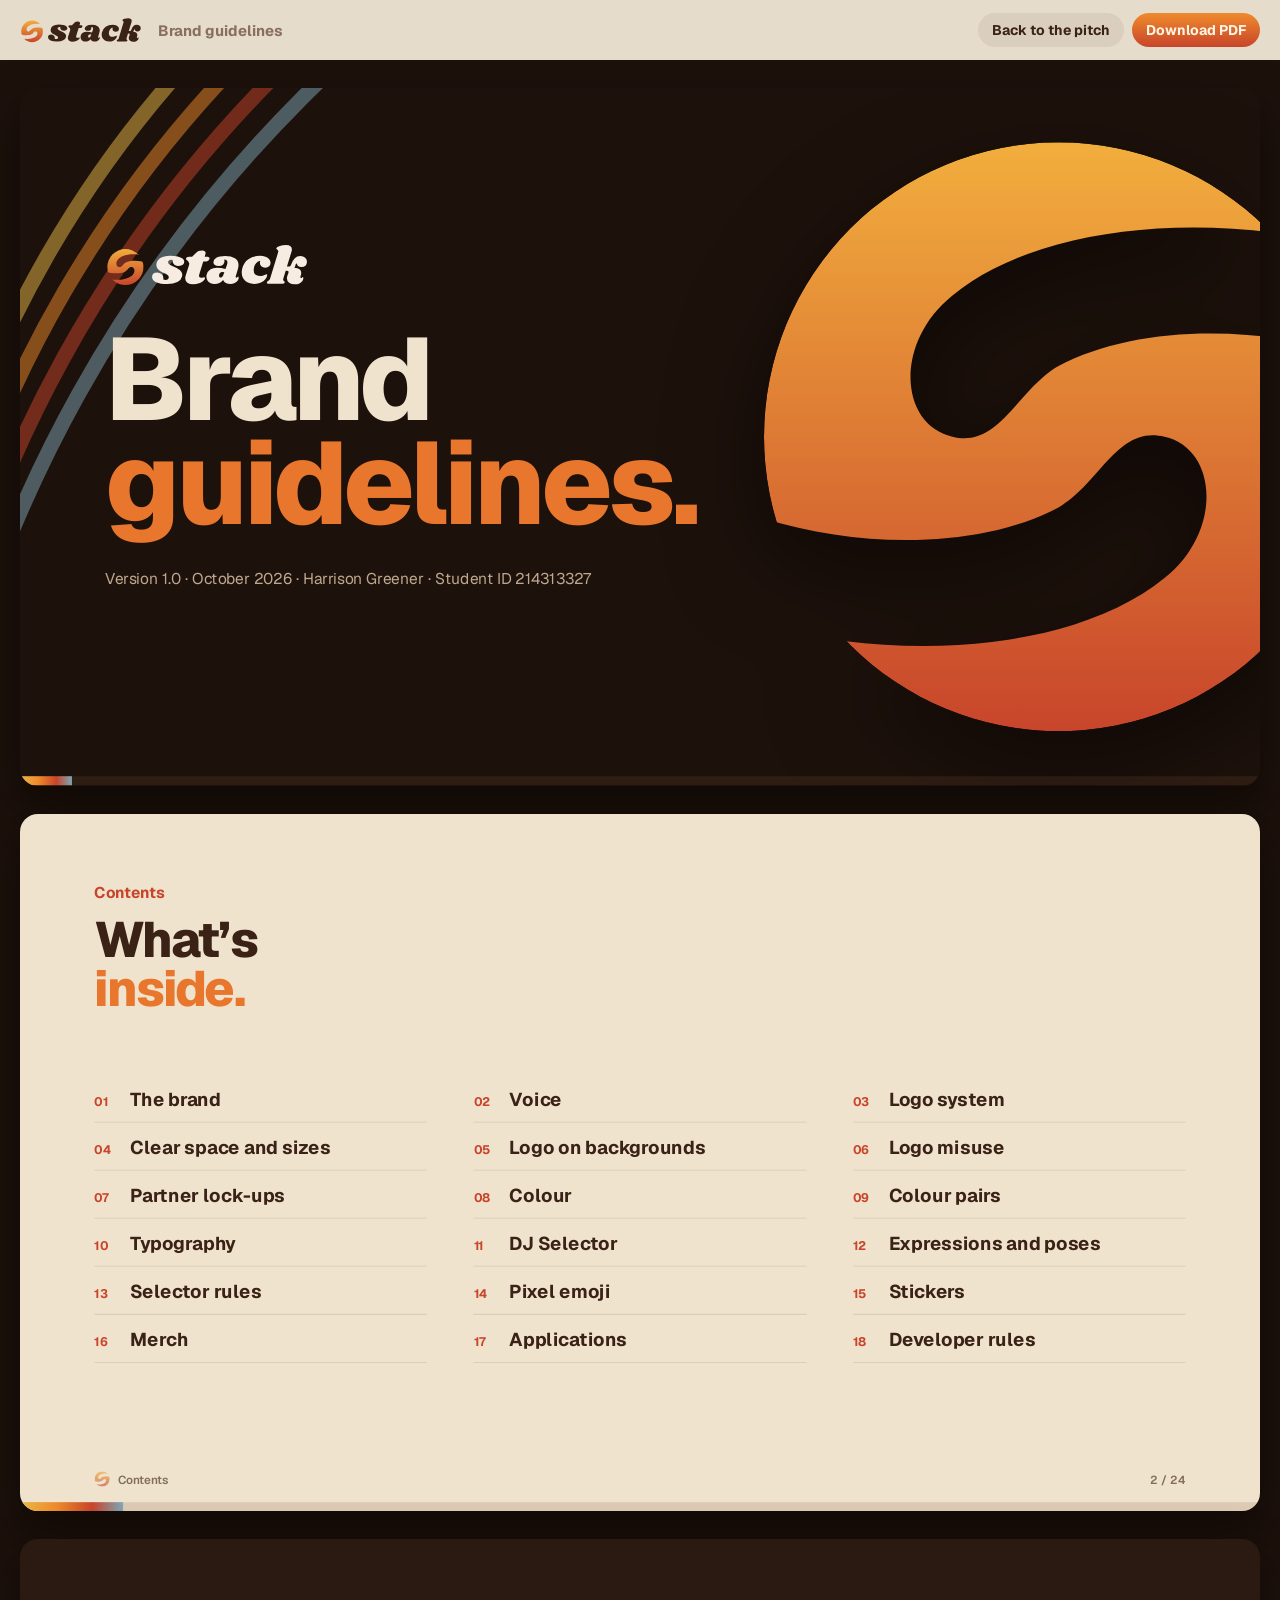
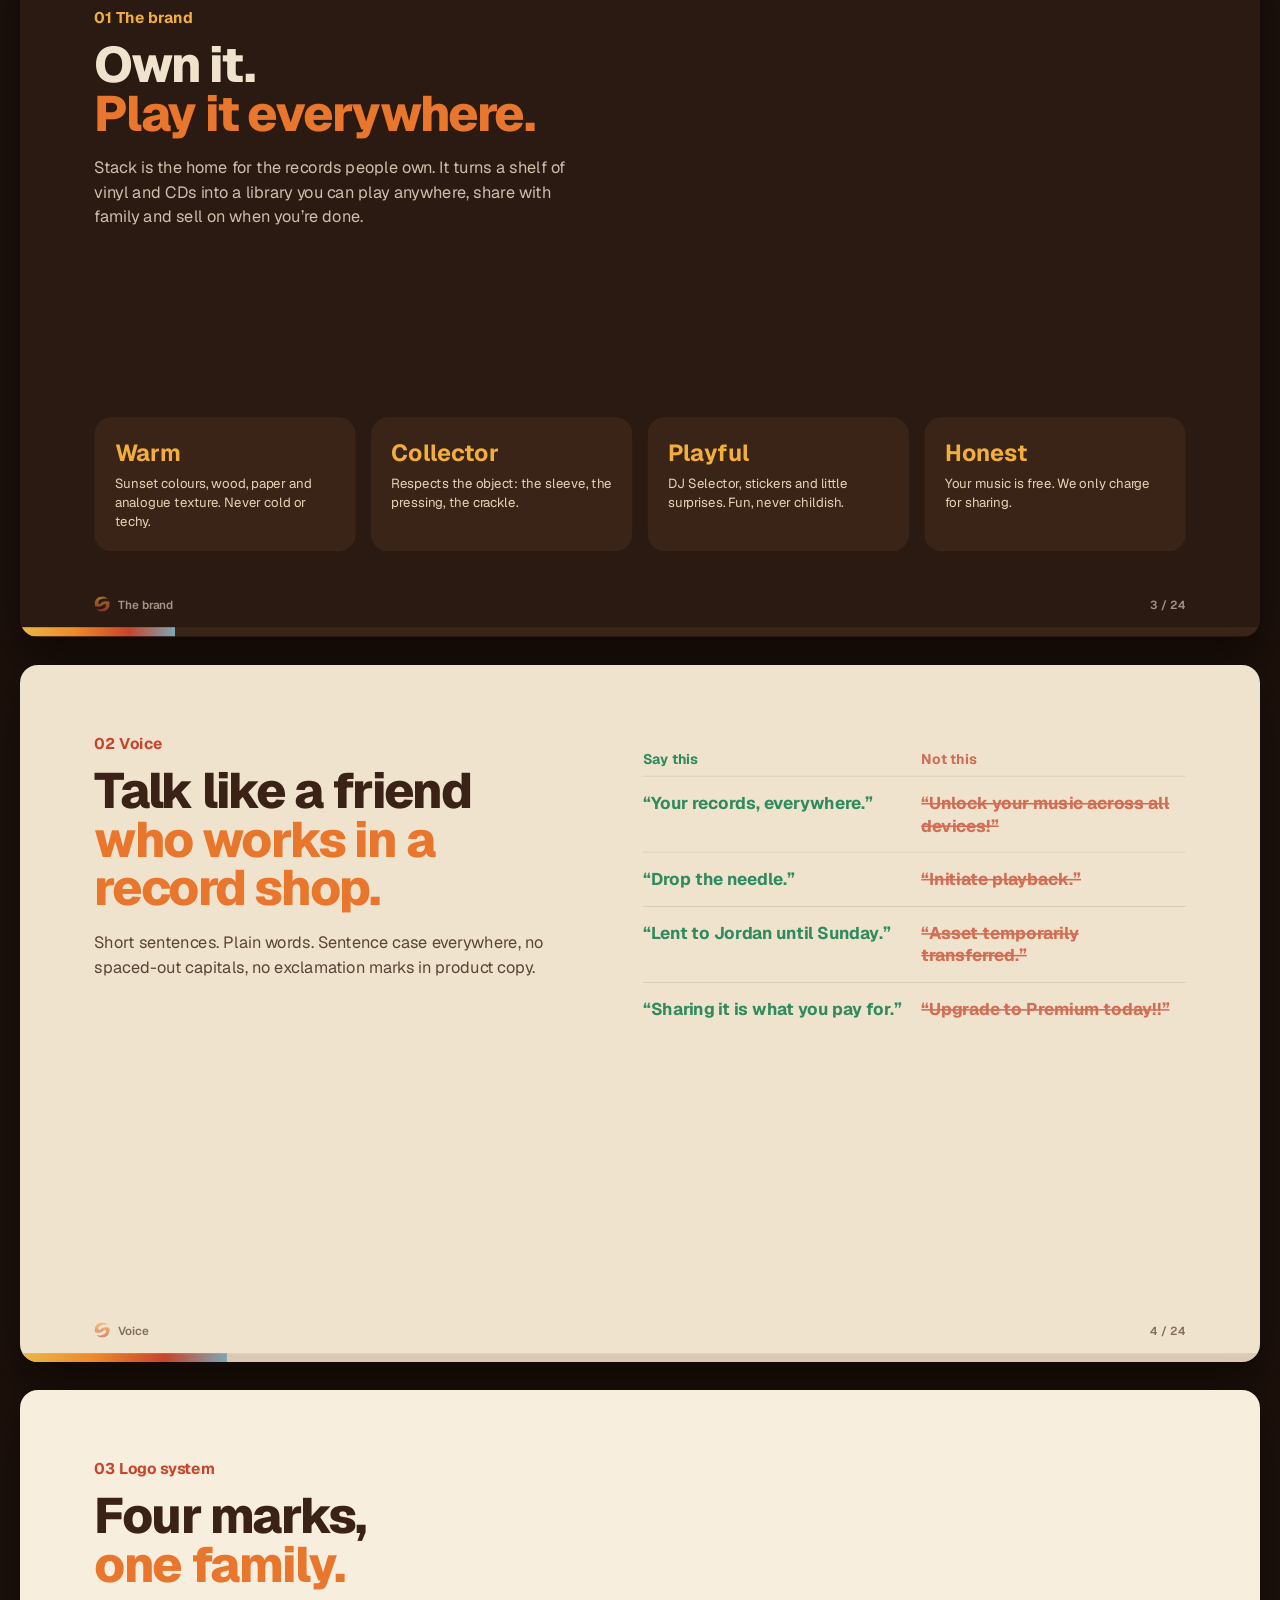
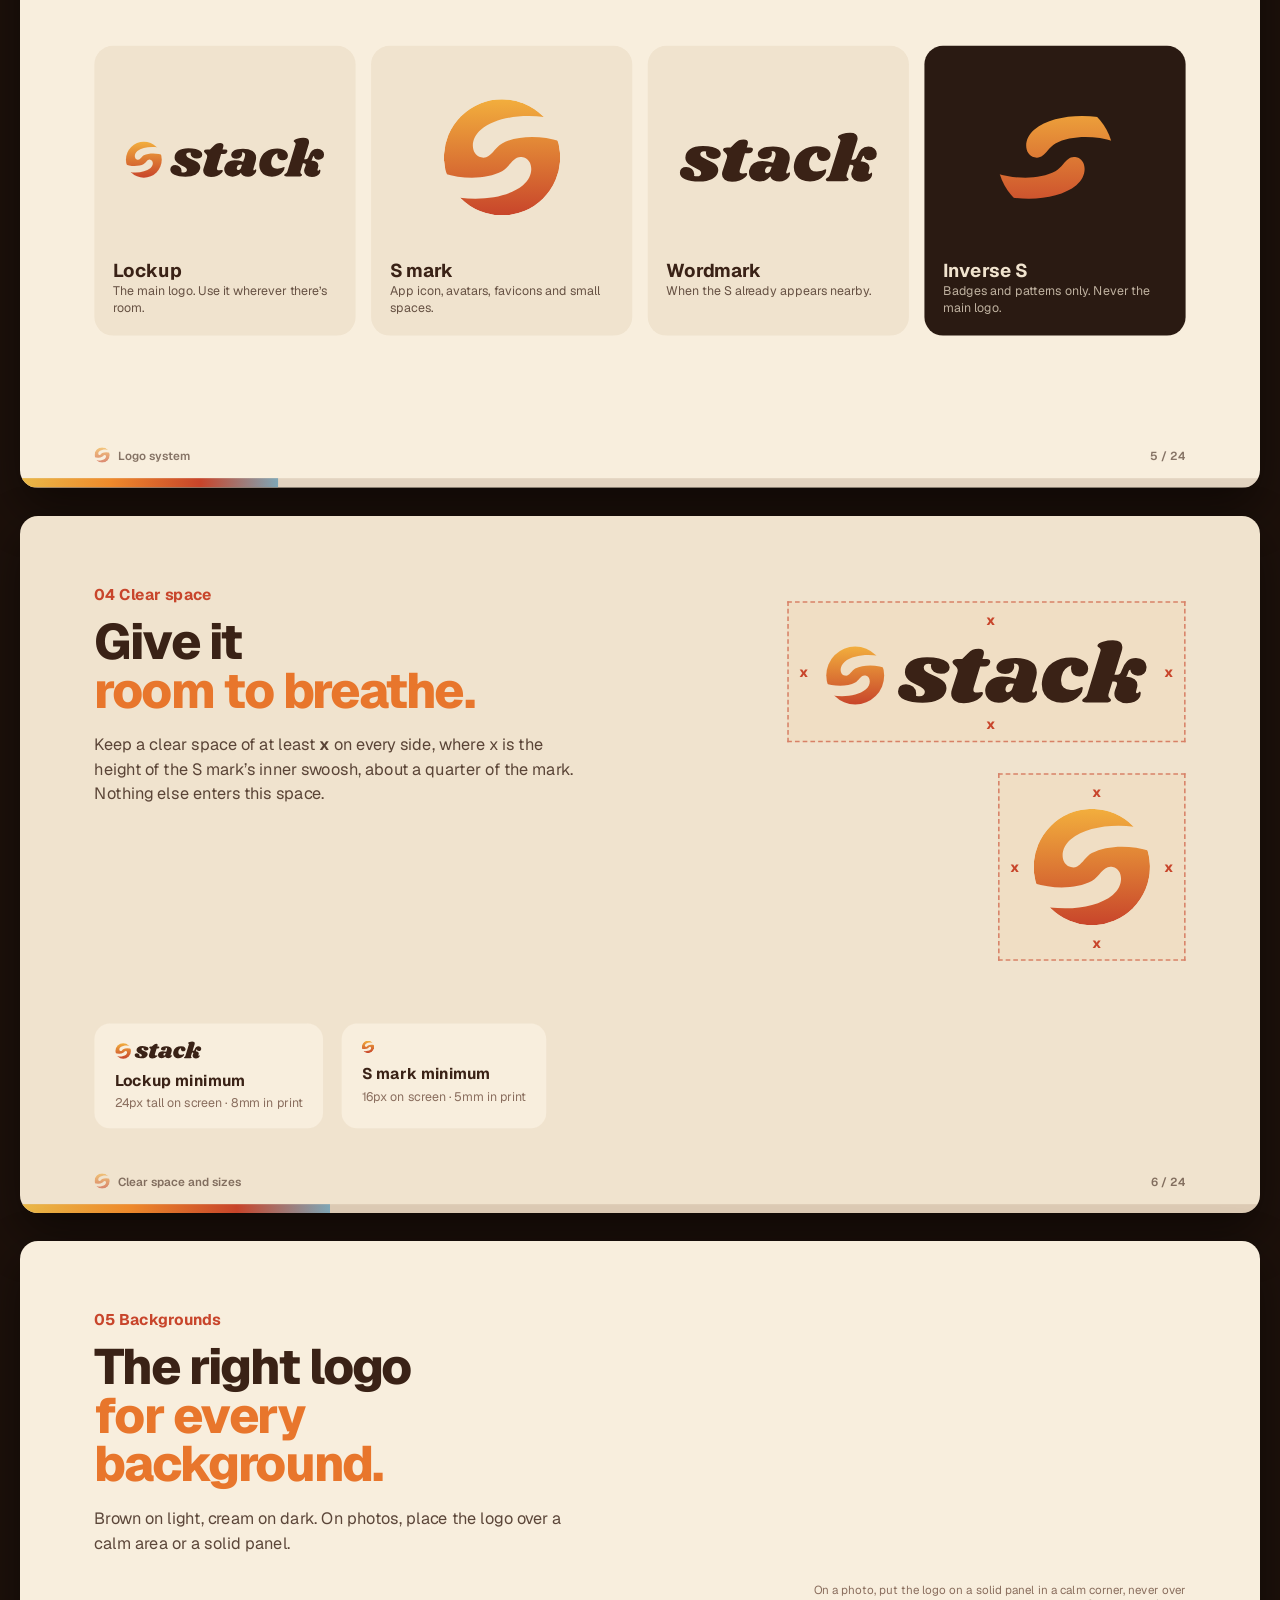
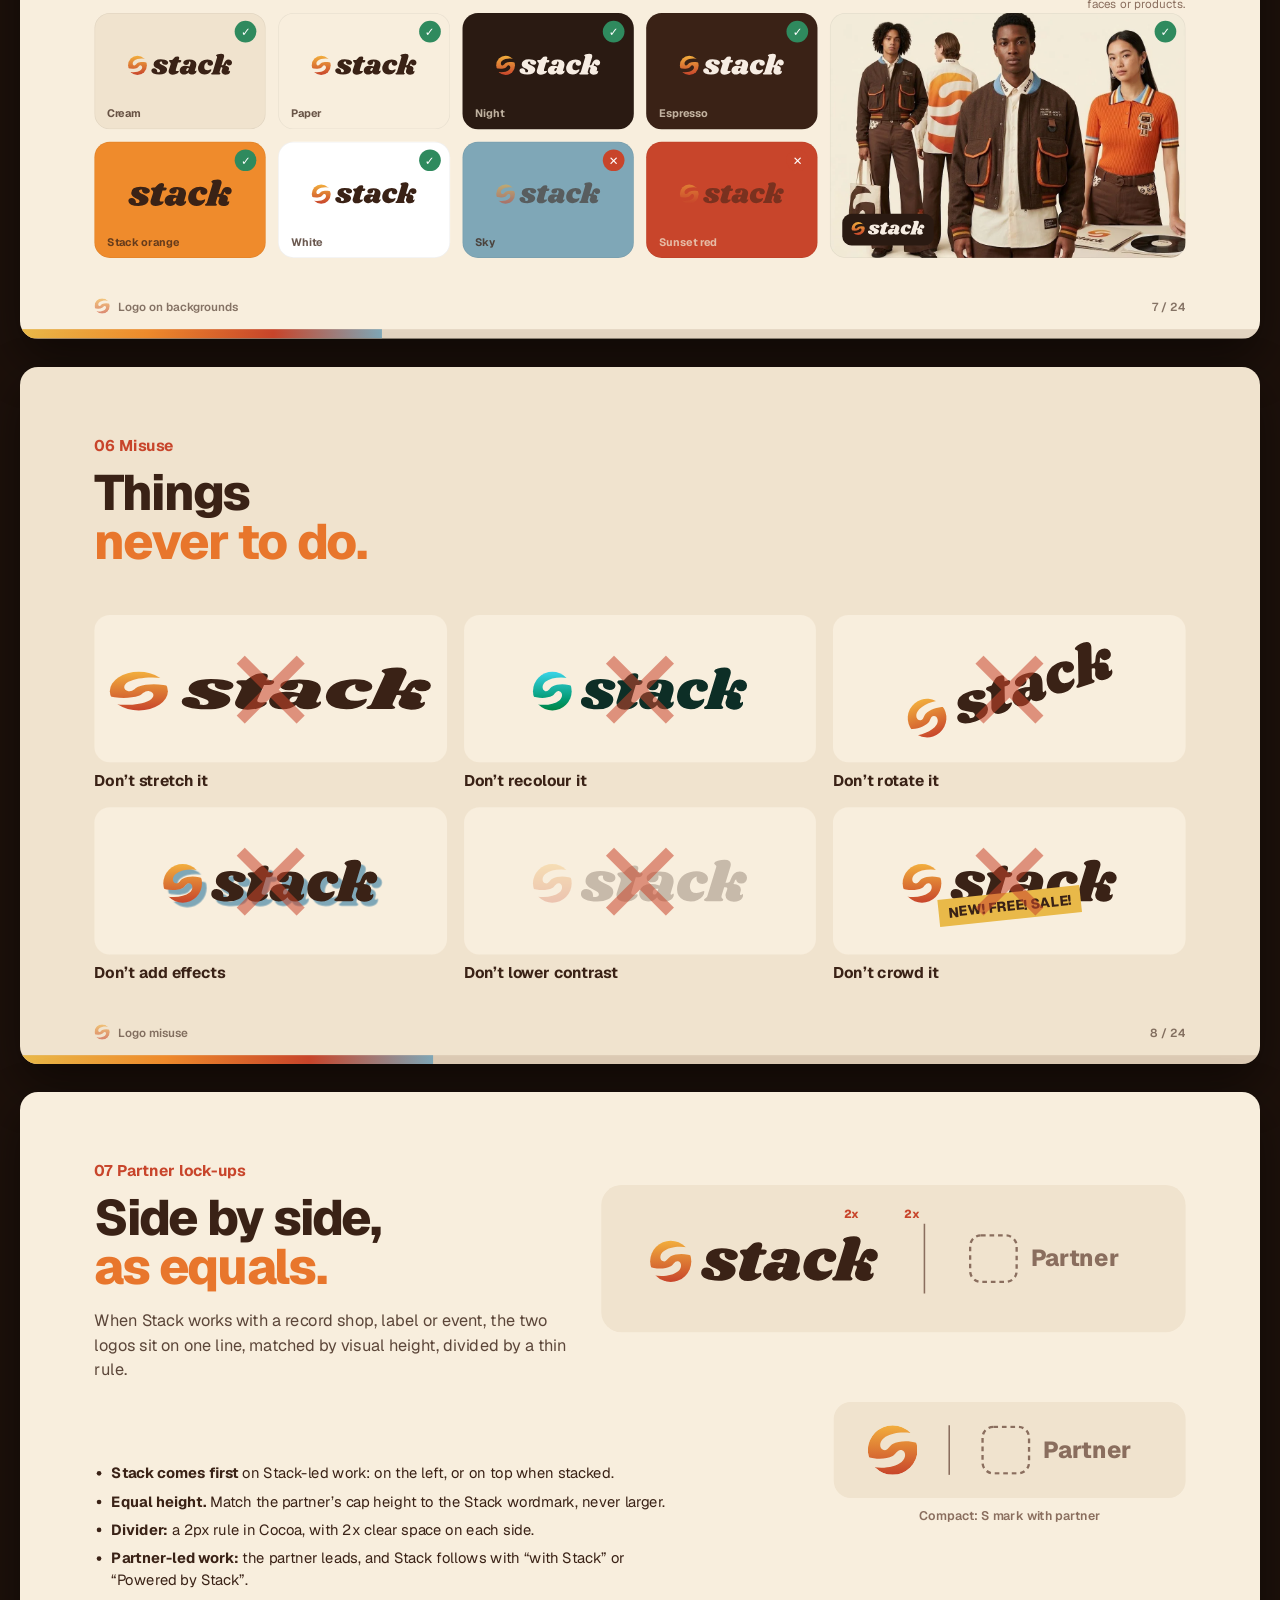
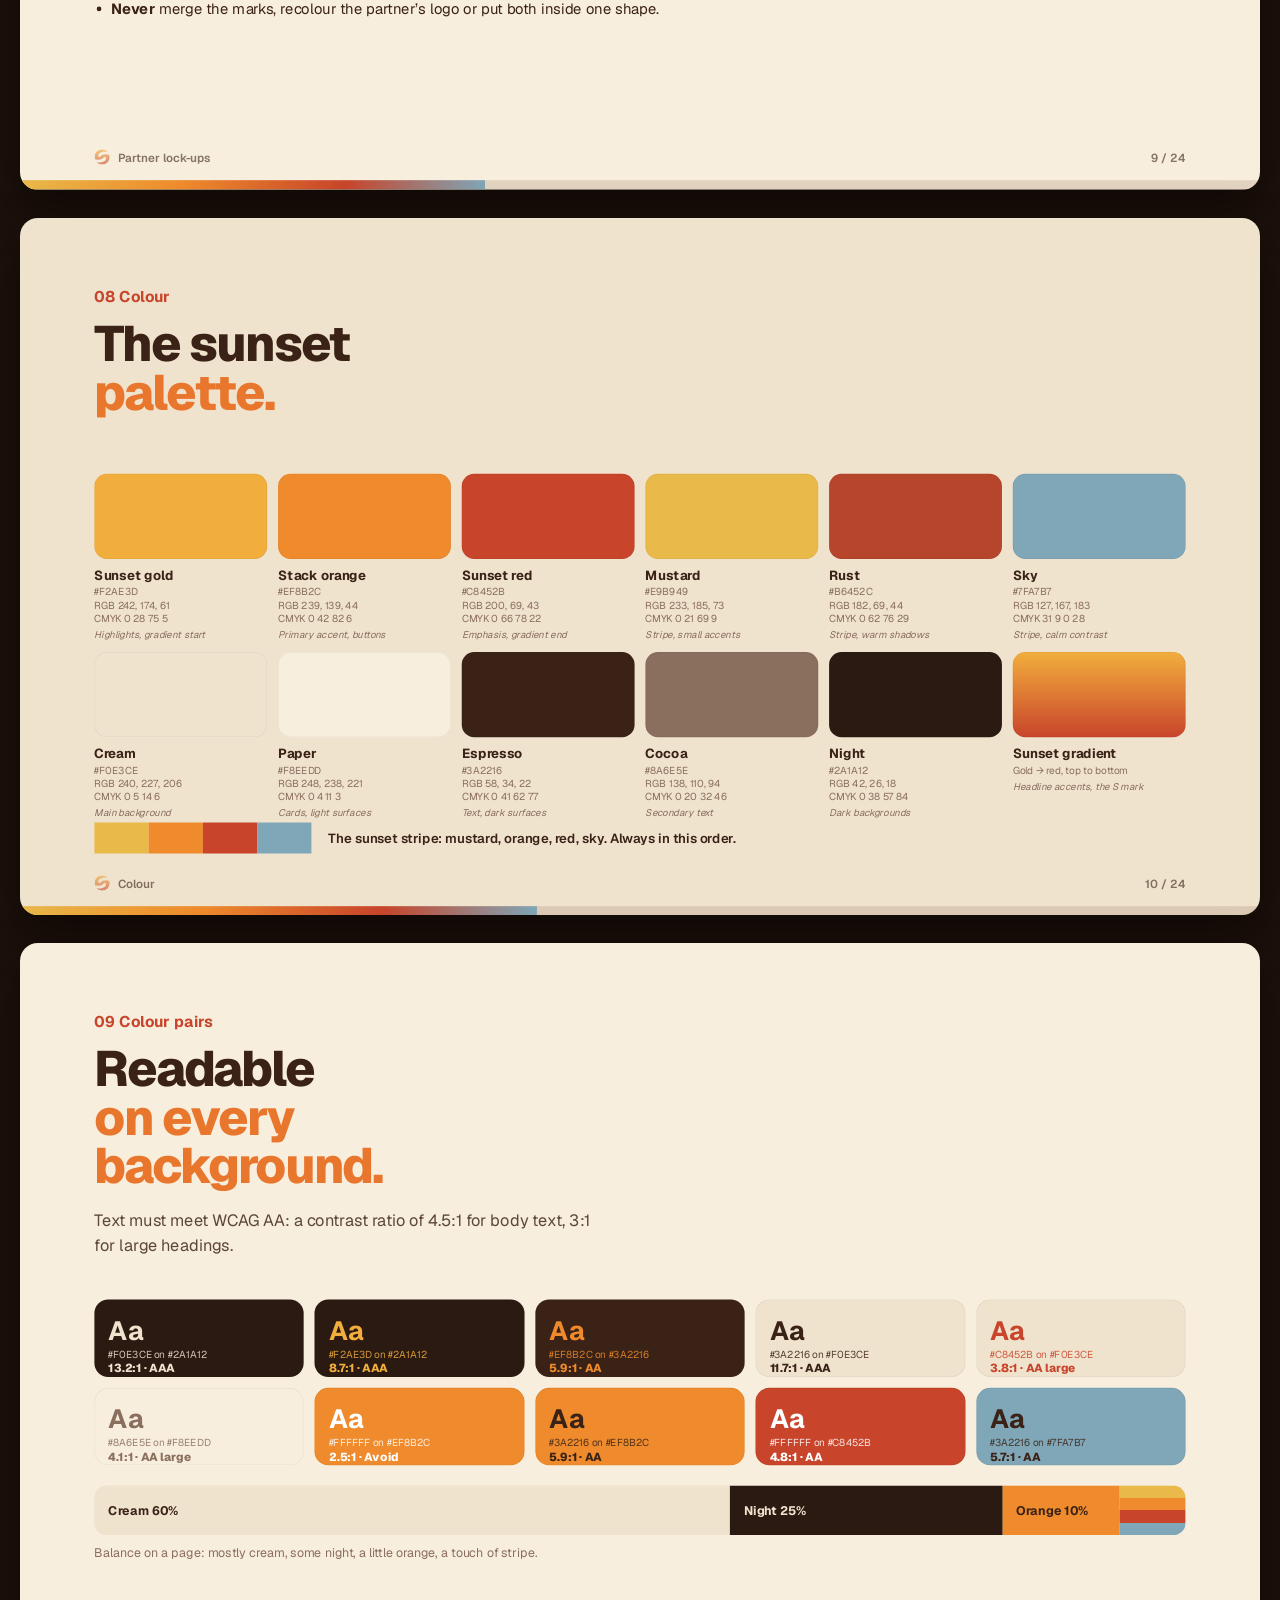
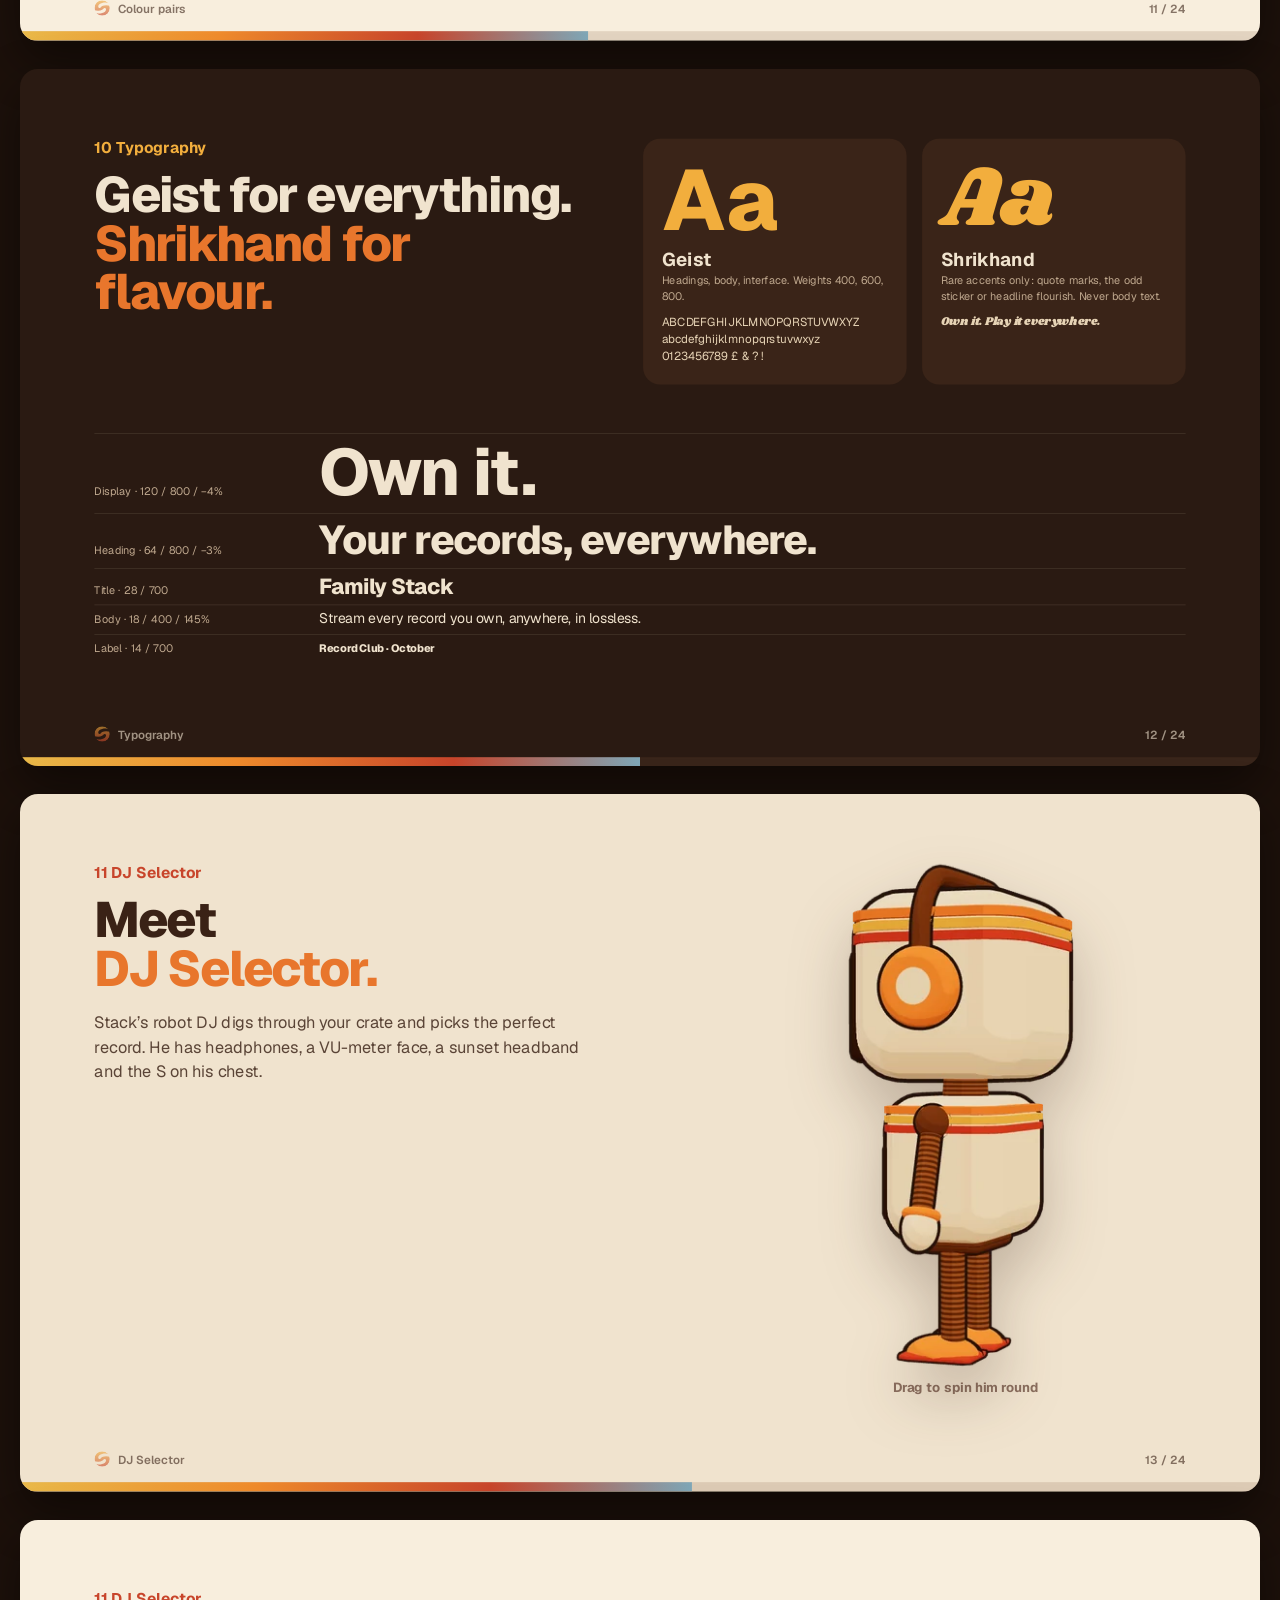
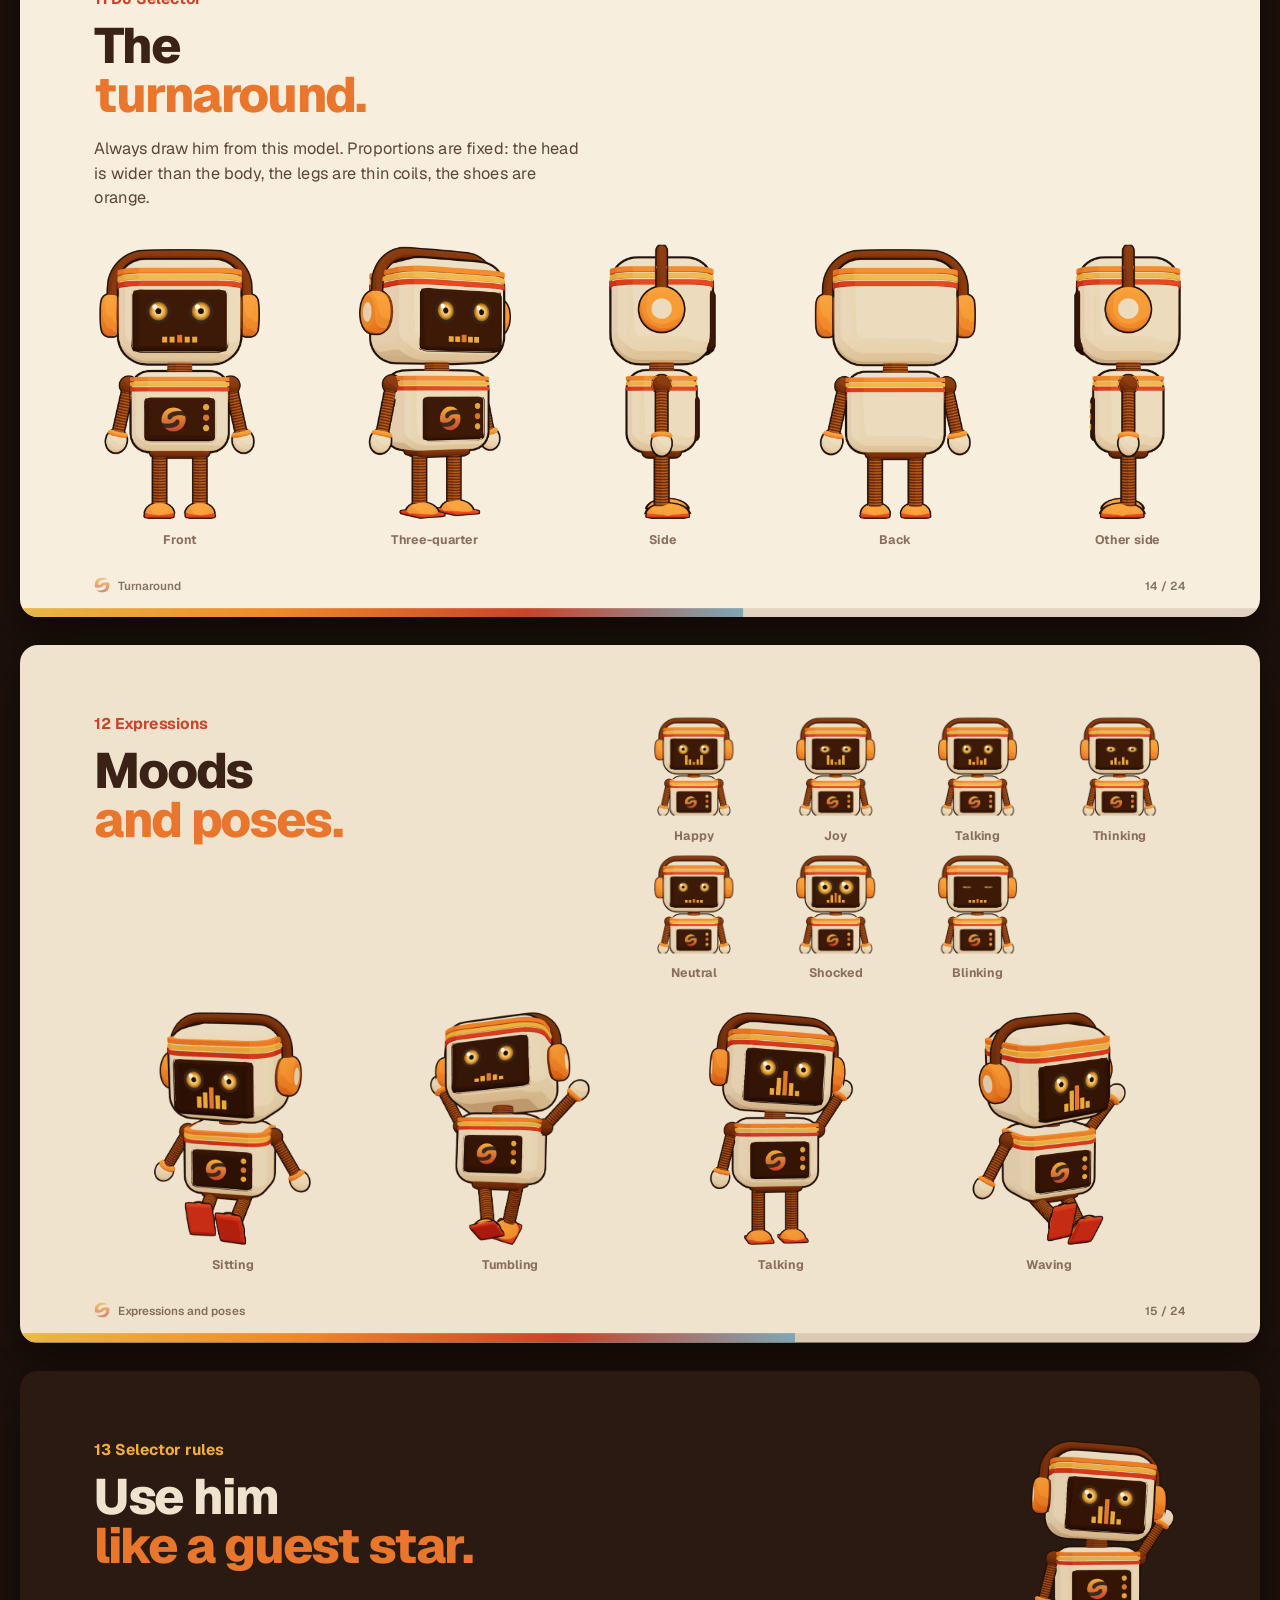
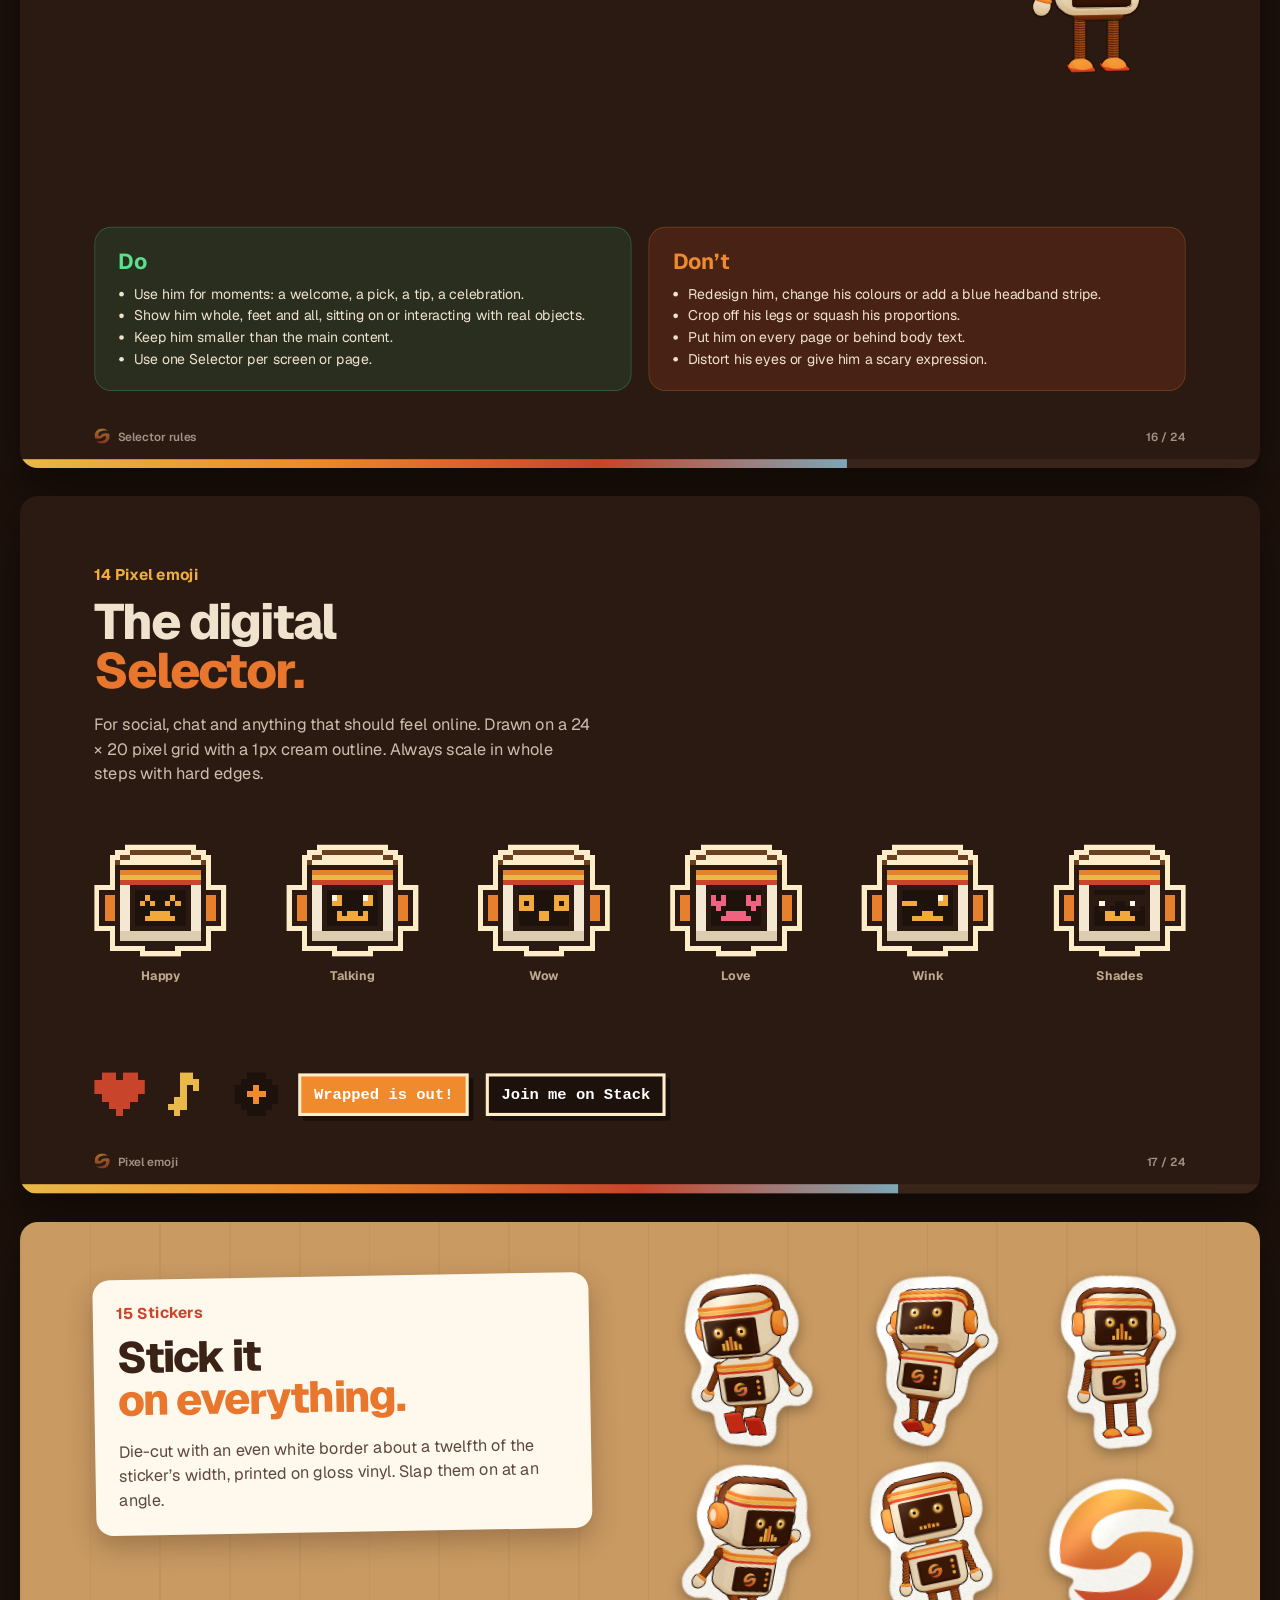
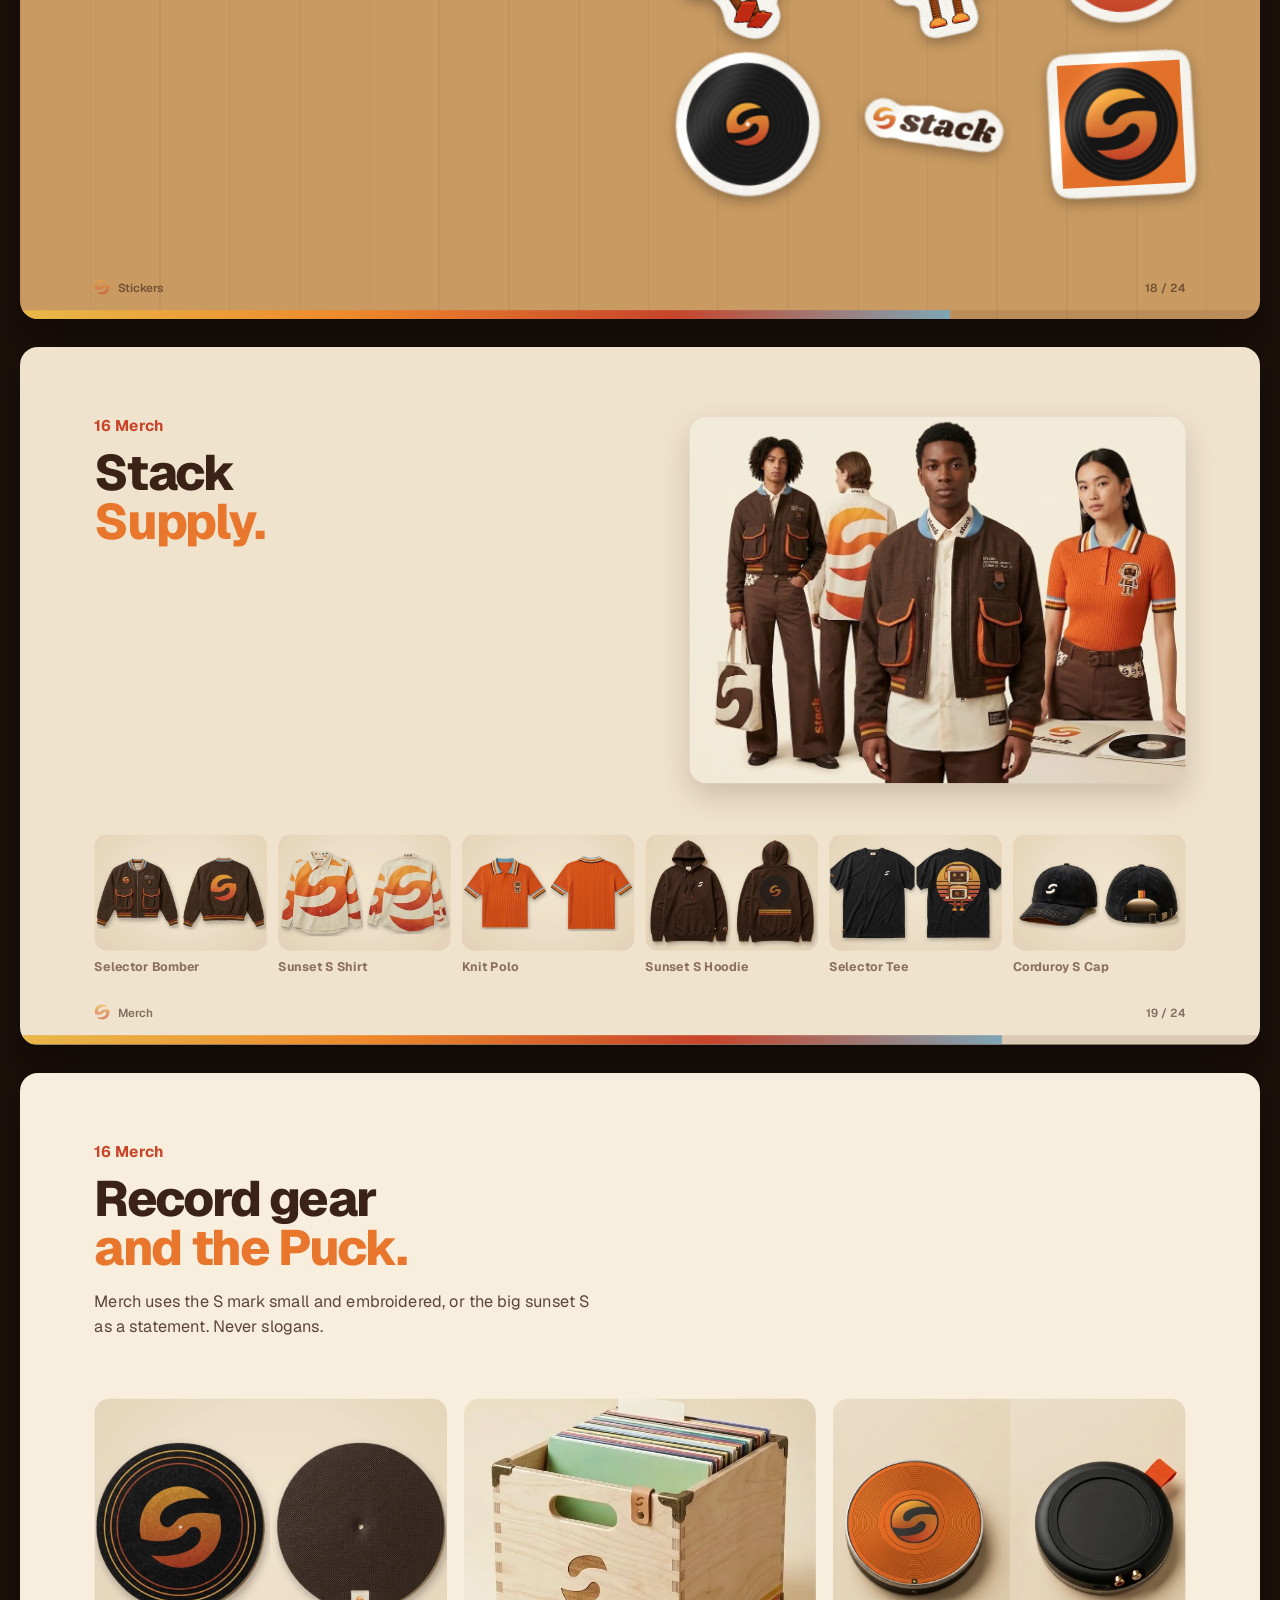
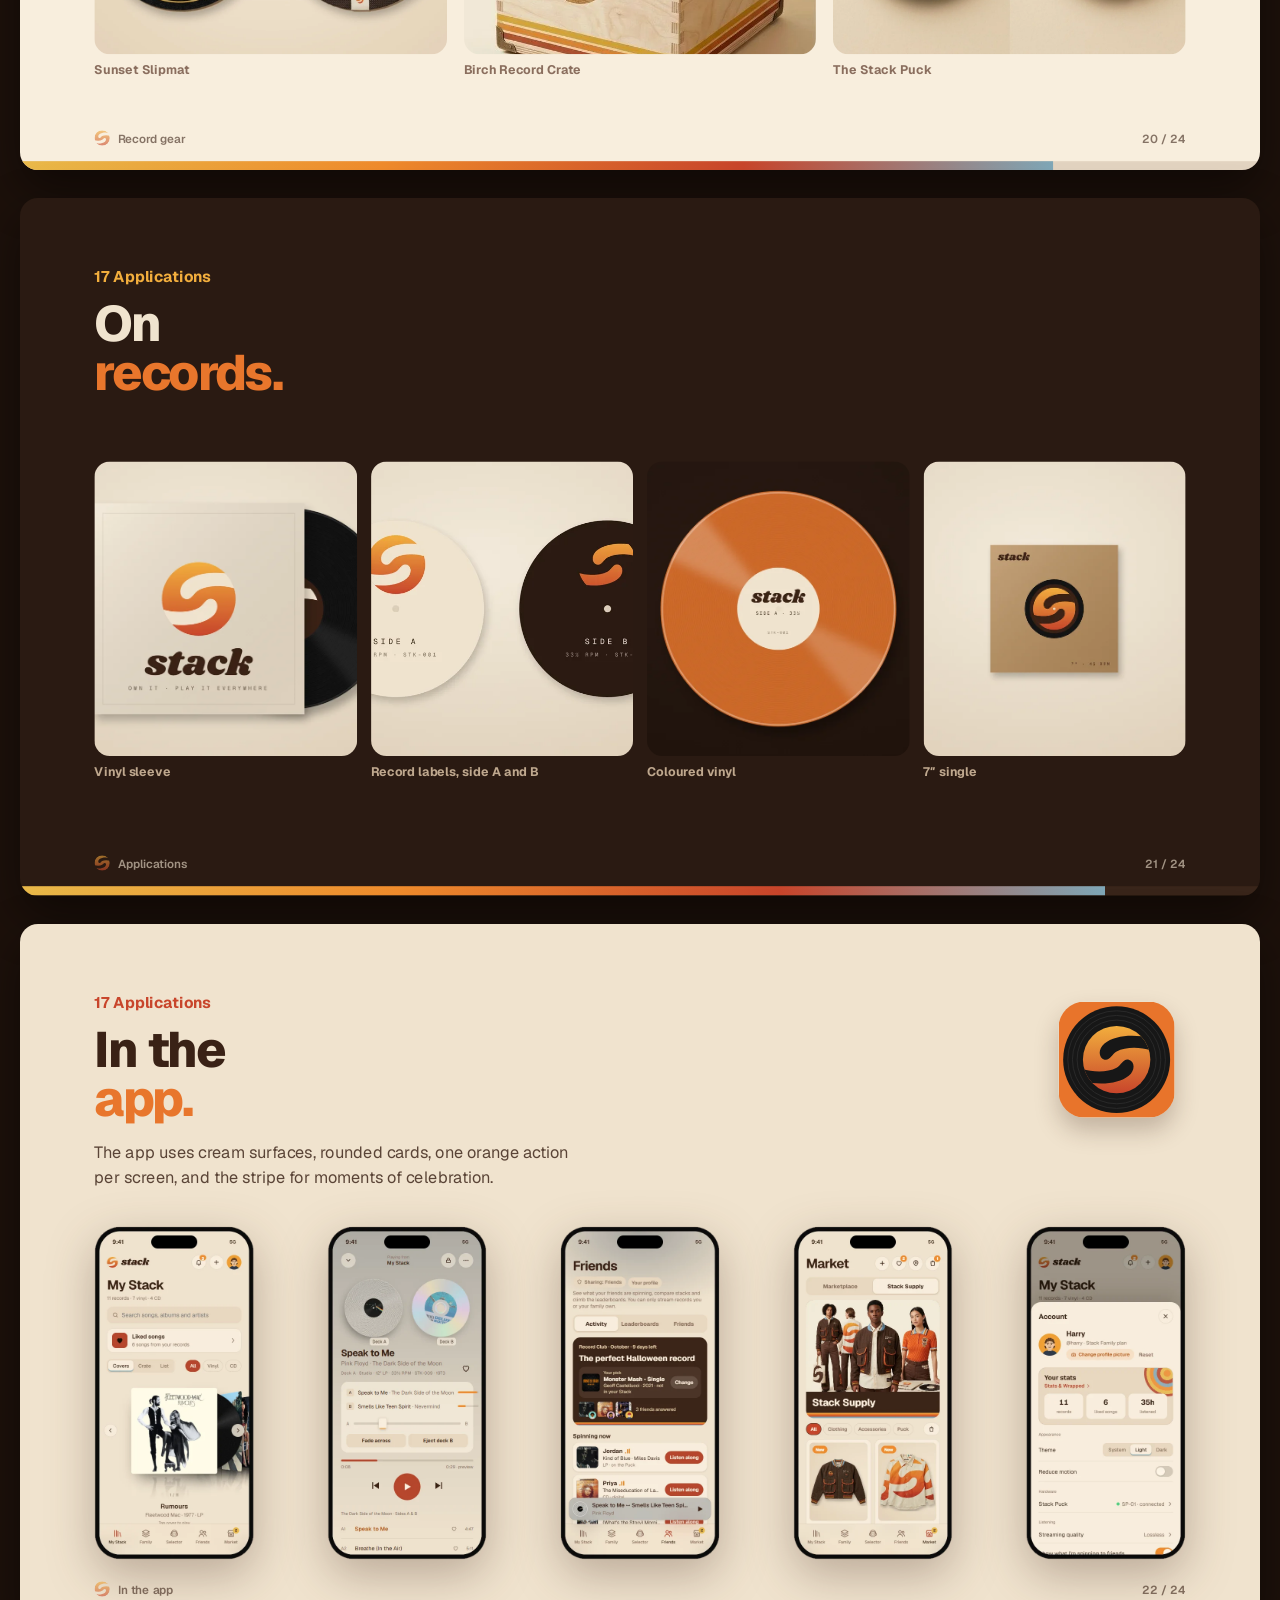
==== commit a03a2570: "Student ID in the site footer and on the brand guidelines cover" ====
--- a/brand.html
+++ b/brand.html
@@ -156,7 +156,7 @@
 </style></head><body>
 <header class="top"><a href="index.html"><img src="assets/brand/stack-lockup-brown.svg" alt="Stack"></a><span class="tt">Brand guidelines</span><nav><a href="index.html">Back to the pitch</a><a class="dl" href="assets/stack-brand-guidelines.pdf" download>Download PDF</a></nav></header>
 <main><div class="pw"><section class="pg night cover"><div class="in"><svg class="arcs" viewBox="0 0 1000 1000" preserveAspectRatio="xMidYMid slice"><g fill="none" stroke-width="12"><path d="M-60 1060 A 900 900 0 0 1 1060 -60" stroke="#E9B949"/><path d="M-60 1120 A 960 960 0 0 1 1120 -60" stroke="#EF8B2C"/><path d="M-60 1180 A 1020 1020 0 0 1 1180 -60" stroke="#C8452B"/><path d="M-60 1240 A 1080 1080 0 0 1 1240 -60" stroke="#7FA7B7"/></g></svg>
-<img class="cv-s" src="assets/brand/stack-monogram-sunset.svg"><div class="cv"><img src="assets/brand/stack-lockup-cream.svg" class="cv-l"><h1>Brand<br><em>guidelines.</em></h1><p>Version 1.0 · October 2026 · Harrison Greener</p></div></div><div class="prog"><i style="width:4.17%"></i></div></section></div><div class="pw"><section class="pg cream"><div class="in"><div class="hd"><span class="no">Contents</span><h2>What’s<br><em>inside.</em></h2></div><div class="toc"><div><span>01</span>The brand</div><div><span>02</span>Voice</div><div><span>03</span>Logo system</div><div><span>04</span>Clear space and sizes</div><div><span>05</span>Logo on backgrounds</div><div><span>06</span>Logo misuse</div><div><span>07</span>Partner lock-ups</div><div><span>08</span>Colour</div><div><span>09</span>Colour pairs</div><div><span>10</span>Typography</div><div><span>11</span>DJ Selector</div><div><span>12</span>Expressions and poses</div><div><span>13</span>Selector rules</div><div><span>14</span>Pixel emoji</div><div><span>15</span>Stickers</div><div><span>16</span>Merch</div><div><span>17</span>Applications</div><div><span>18</span>Developer rules</div></div></div><footer><span><img src="assets/brand/stack-monogram-sunset.svg">Contents</span><span>2 / 24</span></footer><div class="prog"><i style="width:8.33%"></i></div></section></div><div class="pw"><section class="pg night"><div class="in"><div class="hd"><span class="no">01 The brand</span><h2>Own it.<br><em>Play it everywhere.</em></h2><p>Stack is the home for the records people own. It turns a shelf of vinyl and CDs into a library you can play anywhere, share with family and sell on when you’re done.</p></div><div class="traits"><div><b>Warm</b><span>Sunset colours, wood, paper and analogue texture. Never cold or techy.</span></div><div><b>Collector</b><span>Respects the object: the sleeve, the pressing, the crackle.</span></div><div><b>Playful</b><span>DJ Selector, stickers and little surprises. Fun, never childish.</span></div><div><b>Honest</b><span>Your music is free. We only charge for sharing.</span></div></div></div><footer><span><img src="assets/brand/stack-monogram-sunset.svg">The brand</span><span>3 / 24</span></footer><div class="prog"><i style="width:12.50%"></i></div></section></div><div class="pw"><section class="pg cream"><div class="in"><div class="hd"><span class="no">02 Voice</span><h2>Talk like a friend<br><em>who works in a record shop.</em></h2><p>Short sentences. Plain words. Sentence case everywhere, no spaced-out capitals, no exclamation marks in product copy.</p></div><div class="voice"><div class="vh"><b class="ok">Say this</b><b class="no2">Not this</b></div><div class="vr"><span class="ok">“Your records, everywhere.”</span><span class="no2">“Unlock your music across all devices!”</span></div><div class="vr"><span class="ok">“Drop the needle.”</span><span class="no2">“Initiate playback.”</span></div><div class="vr"><span class="ok">“Lent to Jordan until Sunday.”</span><span class="no2">“Asset temporarily transferred.”</span></div><div class="vr"><span class="ok">“Sharing it is what you pay for.”</span><span class="no2">“Upgrade to Premium today!!”</span></div></div></div><footer><span><img src="assets/brand/stack-monogram-sunset.svg">Voice</span><span>4 / 24</span></footer><div class="prog"><i style="width:16.67%"></i></div></section></div><div class="pw"><section class="pg paper"><div class="in"><div class="hd"><span class="no">03 Logo system</span><h2>Four marks,<br><em>one family.</em></h2></div><div class="lgs"><div class="lg cream"><div class="lgi wide"><img src="assets/brand/stack-lockup-brown.svg"></div><b>Lockup</b><span>The main logo. Use it wherever there’s room.</span></div><div class="lg cream"><div class="lgi "><img src="assets/brand/stack-monogram-sunset.svg"></div><b>S mark</b><span>App icon, avatars, favicons and small spaces.</span></div><div class="lg cream"><div class="lgi wide"><img src="assets/brand/stack-wordmark-brown.svg"></div><b>Wordmark</b><span>When the S already appears nearby.</span></div><div class="lg night"><div class="lgi "><img src="assets/brand/stack-monogram-inverse-sunset.svg"></div><b>Inverse S</b><span>Badges and patterns only. Never the main logo.</span></div></div></div><footer><span><img src="assets/brand/stack-monogram-sunset.svg">Logo system</span><span>5 / 24</span></footer><div class="prog"><i style="width:20.83%"></i></div></section></div><div class="pw"><section class="pg cream"><div class="in"><div class="hd"><span class="no">04 Clear space</span><h2>Give it<br><em>room to breathe.</em></h2><p>Keep a clear space of at least <b>x</b> on every side, where x is the height of the S mark’s inner swoosh, about a quarter of the mark. Nothing else enters this space.</p></div><div class="cs"><div class="csbox"><img src="assets/brand/stack-lockup-brown.svg"><i class="x t">x</i><i class="x b">x</i><i class="x l">x</i><i class="x r">x</i></div>
+<img class="cv-s" src="assets/brand/stack-monogram-sunset.svg"><div class="cv"><img src="assets/brand/stack-lockup-cream.svg" class="cv-l"><h1>Brand<br><em>guidelines.</em></h1><p>Version 1.0 · October 2026 · Harrison Greener · Student ID 214313327</p></div></div><div class="prog"><i style="width:4.17%"></i></div></section></div><div class="pw"><section class="pg cream"><div class="in"><div class="hd"><span class="no">Contents</span><h2>What’s<br><em>inside.</em></h2></div><div class="toc"><div><span>01</span>The brand</div><div><span>02</span>Voice</div><div><span>03</span>Logo system</div><div><span>04</span>Clear space and sizes</div><div><span>05</span>Logo on backgrounds</div><div><span>06</span>Logo misuse</div><div><span>07</span>Partner lock-ups</div><div><span>08</span>Colour</div><div><span>09</span>Colour pairs</div><div><span>10</span>Typography</div><div><span>11</span>DJ Selector</div><div><span>12</span>Expressions and poses</div><div><span>13</span>Selector rules</div><div><span>14</span>Pixel emoji</div><div><span>15</span>Stickers</div><div><span>16</span>Merch</div><div><span>17</span>Applications</div><div><span>18</span>Developer rules</div></div></div><footer><span><img src="assets/brand/stack-monogram-sunset.svg">Contents</span><span>2 / 24</span></footer><div class="prog"><i style="width:8.33%"></i></div></section></div><div class="pw"><section class="pg night"><div class="in"><div class="hd"><span class="no">01 The brand</span><h2>Own it.<br><em>Play it everywhere.</em></h2><p>Stack is the home for the records people own. It turns a shelf of vinyl and CDs into a library you can play anywhere, share with family and sell on when you’re done.</p></div><div class="traits"><div><b>Warm</b><span>Sunset colours, wood, paper and analogue texture. Never cold or techy.</span></div><div><b>Collector</b><span>Respects the object: the sleeve, the pressing, the crackle.</span></div><div><b>Playful</b><span>DJ Selector, stickers and little surprises. Fun, never childish.</span></div><div><b>Honest</b><span>Your music is free. We only charge for sharing.</span></div></div></div><footer><span><img src="assets/brand/stack-monogram-sunset.svg">The brand</span><span>3 / 24</span></footer><div class="prog"><i style="width:12.50%"></i></div></section></div><div class="pw"><section class="pg cream"><div class="in"><div class="hd"><span class="no">02 Voice</span><h2>Talk like a friend<br><em>who works in a record shop.</em></h2><p>Short sentences. Plain words. Sentence case everywhere, no spaced-out capitals, no exclamation marks in product copy.</p></div><div class="voice"><div class="vh"><b class="ok">Say this</b><b class="no2">Not this</b></div><div class="vr"><span class="ok">“Your records, everywhere.”</span><span class="no2">“Unlock your music across all devices!”</span></div><div class="vr"><span class="ok">“Drop the needle.”</span><span class="no2">“Initiate playback.”</span></div><div class="vr"><span class="ok">“Lent to Jordan until Sunday.”</span><span class="no2">“Asset temporarily transferred.”</span></div><div class="vr"><span class="ok">“Sharing it is what you pay for.”</span><span class="no2">“Upgrade to Premium today!!”</span></div></div></div><footer><span><img src="assets/brand/stack-monogram-sunset.svg">Voice</span><span>4 / 24</span></footer><div class="prog"><i style="width:16.67%"></i></div></section></div><div class="pw"><section class="pg paper"><div class="in"><div class="hd"><span class="no">03 Logo system</span><h2>Four marks,<br><em>one family.</em></h2></div><div class="lgs"><div class="lg cream"><div class="lgi wide"><img src="assets/brand/stack-lockup-brown.svg"></div><b>Lockup</b><span>The main logo. Use it wherever there’s room.</span></div><div class="lg cream"><div class="lgi "><img src="assets/brand/stack-monogram-sunset.svg"></div><b>S mark</b><span>App icon, avatars, favicons and small spaces.</span></div><div class="lg cream"><div class="lgi wide"><img src="assets/brand/stack-wordmark-brown.svg"></div><b>Wordmark</b><span>When the S already appears nearby.</span></div><div class="lg night"><div class="lgi "><img src="assets/brand/stack-monogram-inverse-sunset.svg"></div><b>Inverse S</b><span>Badges and patterns only. Never the main logo.</span></div></div></div><footer><span><img src="assets/brand/stack-monogram-sunset.svg">Logo system</span><span>5 / 24</span></footer><div class="prog"><i style="width:20.83%"></i></div></section></div><div class="pw"><section class="pg cream"><div class="in"><div class="hd"><span class="no">04 Clear space</span><h2>Give it<br><em>room to breathe.</em></h2><p>Keep a clear space of at least <b>x</b> on every side, where x is the height of the S mark’s inner swoosh, about a quarter of the mark. Nothing else enters this space.</p></div><div class="cs"><div class="csbox"><img src="assets/brand/stack-lockup-brown.svg"><i class="x t">x</i><i class="x b">x</i><i class="x l">x</i><i class="x r">x</i></div>
 <div class="csbox sq"><img src="assets/brand/stack-monogram-sunset.svg"><i class="x t">x</i><i class="x b">x</i><i class="x l">x</i><i class="x r">x</i></div></div>
 <div class="mins"><div><img src="assets/brand/stack-lockup-brown.svg" style="height:24px"><b>Lockup minimum</b><span>24px tall on screen · 8mm in print</span></div><div><img src="assets/brand/stack-monogram-sunset.svg" style="height:16px"><b>S mark minimum</b><span>16px on screen · 5mm in print</span></div></div></div><footer><span><img src="assets/brand/stack-monogram-sunset.svg">Clear space and sizes</span><span>6 / 24</span></footer><div class="prog"><i style="width:25.00%"></i></div></section></div><div class="pw"><section class="pg paper"><div class="in"><div class="hd"><span class="no">05 Backgrounds</span><h2>The right logo<br><em>for every background.</em></h2><p>Brown on light, cream on dark. On photos, place the logo over a calm area or a solid panel.</p></div><div class="bgs"><div class="bgc " style="background:#F0E3CE;color:#3A2216"><img src="assets/brand/stack-lockup-brown.svg"><span>Cream</span><em>✓</em></div><div class="bgc " style="background:#F8EEDD;color:#3A2216"><img src="assets/brand/stack-lockup-brown.svg"><span>Paper</span><em>✓</em></div><div class="bgc " style="background:#2A1A12;color:#F0E3CE"><img src="assets/brand/stack-lockup-cream.svg"><span>Night</span><em>✓</em></div><div class="bgc " style="background:#3A2216;color:#F0E3CE"><img src="assets/brand/stack-lockup-cream.svg"><span>Espresso</span><em>✓</em></div><div class="bgc " style="background:#EF8B2C;color:#3A2216"><img src="assets/brand/stack-wordmark-brown.svg"><span>Stack orange</span><em>✓</em></div><div class="bgc " style="background:#FFFFFF;color:#3A2216"><img src="assets/brand/stack-lockup-brown.svg"><span>White</span><em>✓</em></div><div class="bgc bad" style="background:#7FA7B7;color:#3A2216"><img src="assets/brand/stack-lockup-brown.svg"><span>Sky</span><em>✕</em></div><div class="bgc bad" style="background:#C8452B;color:#F0E3CE"><img src="assets/brand/stack-lockup-brown.svg"><span>Sunset red</span><em>✕</em></div><div class="bgc photo" style="background-image:url(assets/brand/shop/lookbook.webp)"><div class="pnl"><img src="assets/brand/stack-lockup-cream.svg"></div><em>✓</em></div></div><p class="phcap">On a photo, put the logo on a solid panel in a calm corner, never over faces or products.</p></div><footer><span><img src="assets/brand/stack-monogram-sunset.svg">Logo on backgrounds</span><span>7 / 24</span></footer><div class="prog"><i style="width:29.17%"></i></div></section></div><div class="pw"><section class="pg cream"><div class="in"><div class="hd"><span class="no">06 Misuse</span><h2>Things<br><em>never to do.</em></h2></div><div class="mis"><div><div class="mi"><img src="assets/brand/stack-lockup-brown.svg" style="transform:scaleX(1.5)"><i>✕</i></div><b>Don’t stretch it</b></div><div><div class="mi"><img src="assets/brand/stack-lockup-brown.svg" style="filter:hue-rotate(140deg)"><i>✕</i></div><b>Don’t recolour it</b></div><div><div class="mi"><img src="assets/brand/stack-lockup-brown.svg" style="transform:rotate(-18deg)"><i>✕</i></div><b>Don’t rotate it</b></div><div><div class="mi"><img src="assets/brand/stack-lockup-brown.svg" style="filter:drop-shadow(6px 6px 0 #7FA7B7)"><i>✕</i></div><b>Don’t add effects</b></div><div><div class="mi"><img src="assets/brand/stack-lockup-brown.svg" style="opacity:.25"><i>✕</i></div><b>Don’t lower contrast</b></div><div><div class="mi crowd"><img src="assets/brand/stack-lockup-brown.svg" style=""><span class=cw>NEW! FREE! SALE!</span><i>✕</i></div><b>Don’t crowd it</b></div></div></div><footer><span><img src="assets/brand/stack-monogram-sunset.svg">Logo misuse</span><span>8 / 24</span></footer><div class="prog"><i style="width:33.33%"></i></div></section></div><div class="pw"><section class="pg paper"><div class="in"><div class="hd"><span class="no">07 Partner lock-ups</span><h2>Side by side,<br><em>as equals.</em></h2><p>When Stack works with a record shop, label or event, the two logos sit on one line, matched by visual height, divided by a thin rule.</p></div><div class="pl1"><img src="assets/brand/stack-lockup-brown.svg"><i class="dv"></i><svg class="ptn" viewBox="0 0 220 64"><rect x="2" y="2" width="60" height="60" rx="14" fill="none" stroke="#8A6E5E" stroke-width="3" stroke-dasharray="6 5"/><text x="80" y="42" font-family="Geist,sans-serif" font-weight="800" font-size="30" fill="#8A6E5E">Partner</text></svg><span class="dim a">2x</span><span class="dim b">2x</span></div>
 <ul class="rules"><li><b>Stack comes first</b> on Stack-led work: on the left, or on top when stacked.</li><li><b>Equal height.</b> Match the partner’s cap height to the Stack wordmark, never larger.</li><li><b>Divider:</b> a 2px rule in Cocoa, with 2x clear space on each side.</li><li><b>Partner-led work:</b> the partner leads, and Stack follows with “with Stack” or “Powered by Stack”.</li><li><b>Never</b> merge the marks, recolour the partner’s logo or put both inside one shape.</li></ul>
